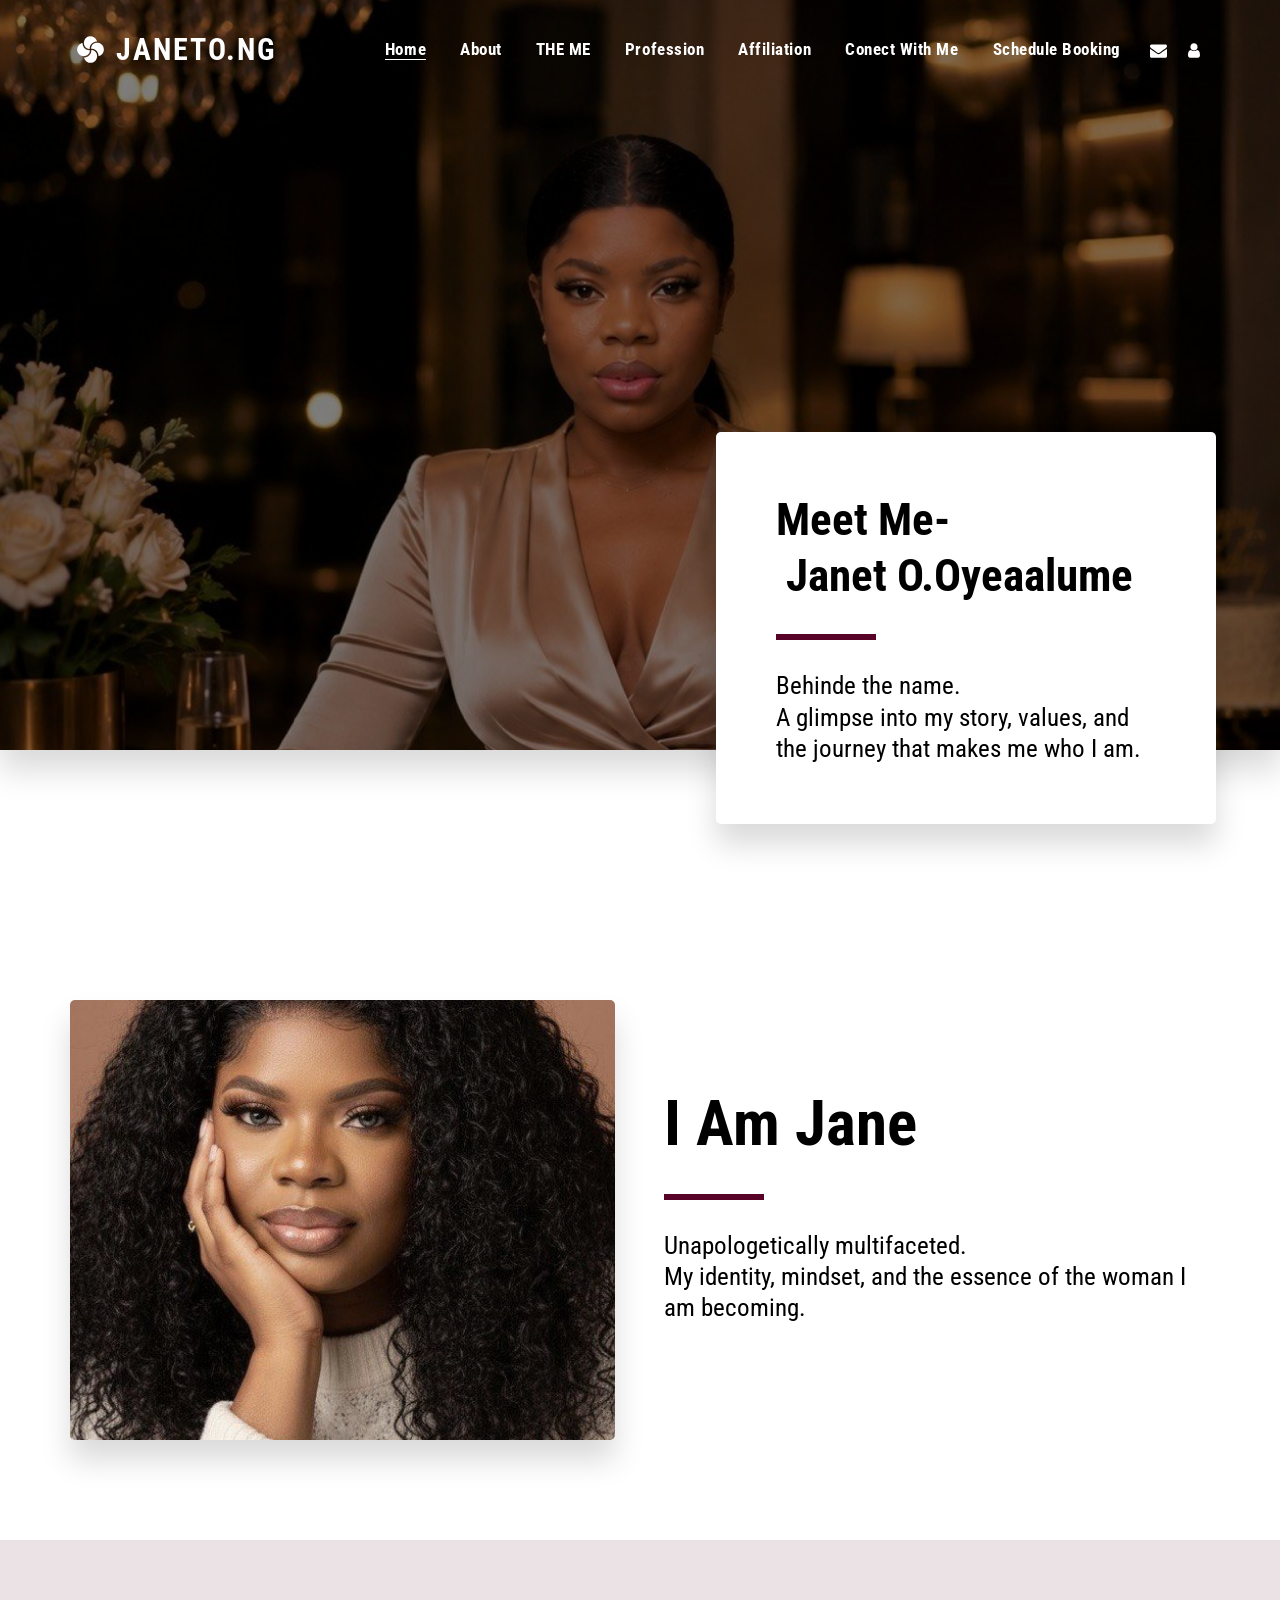
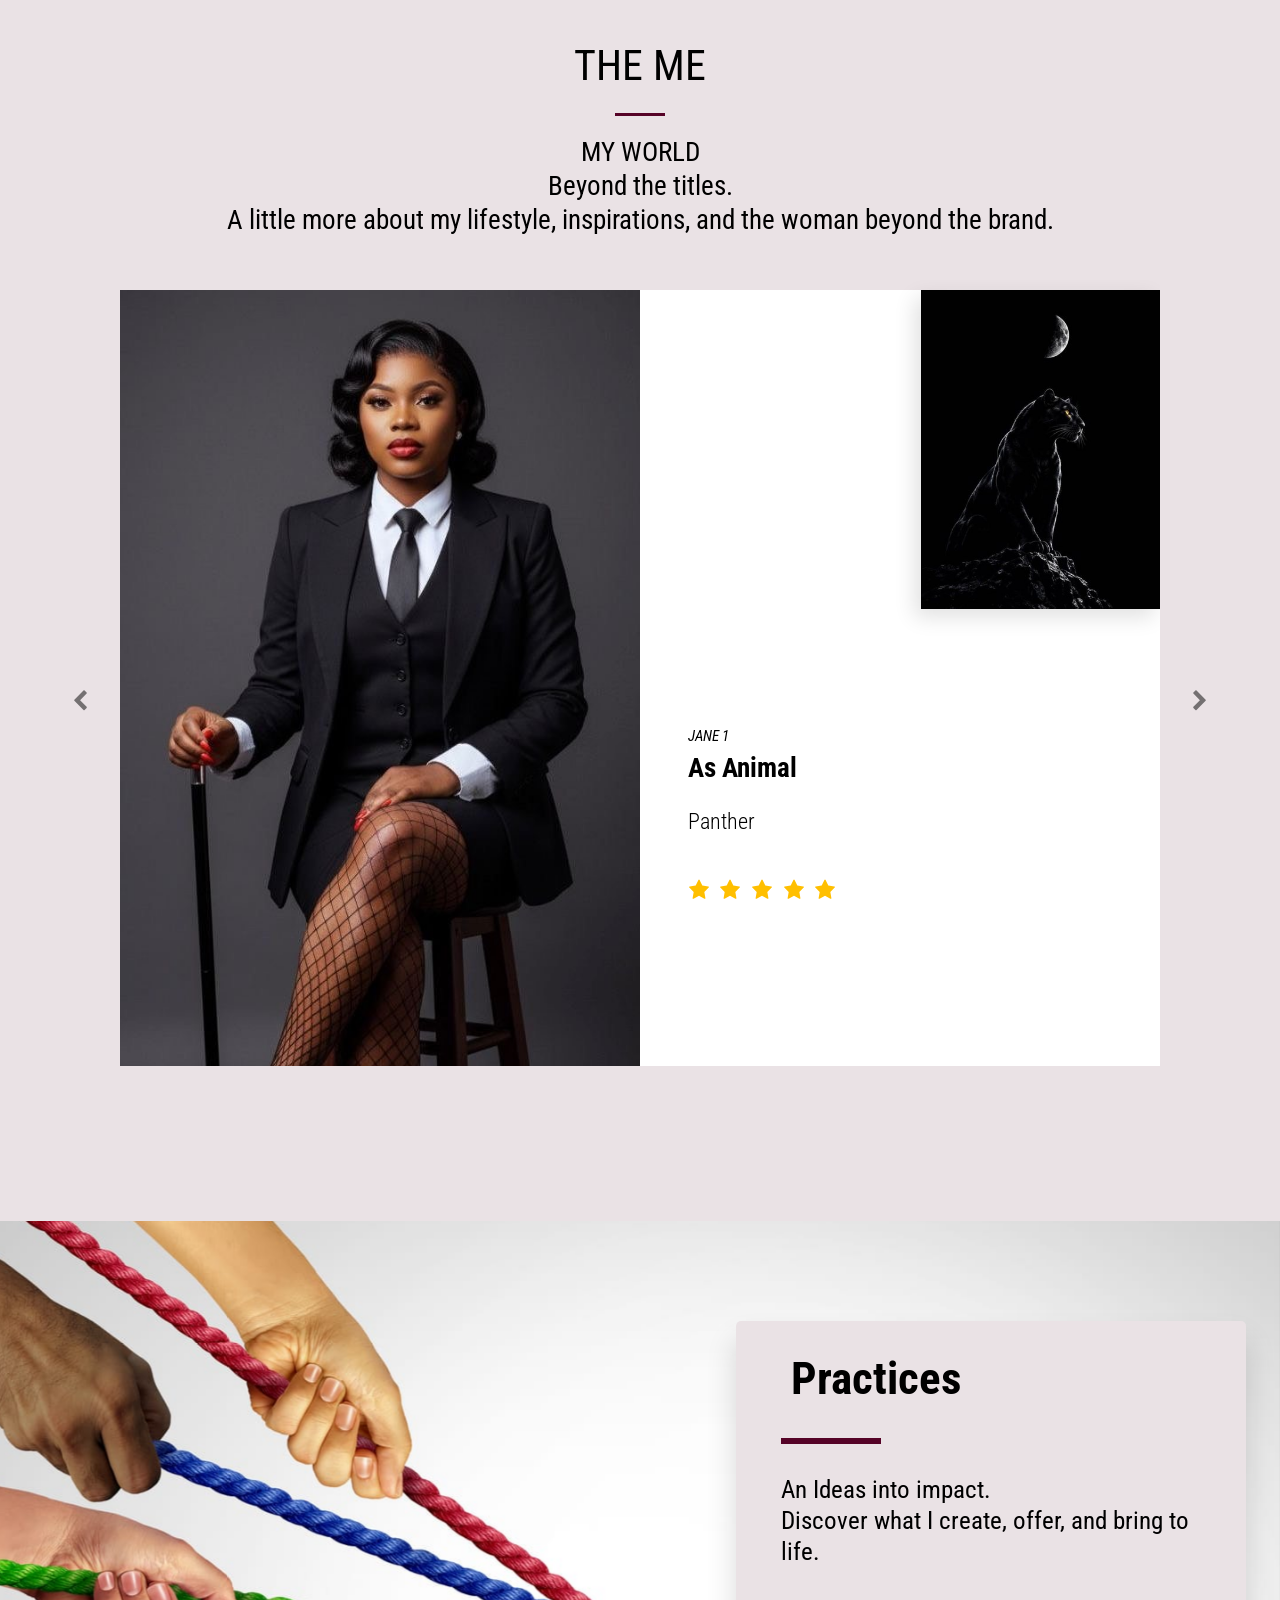
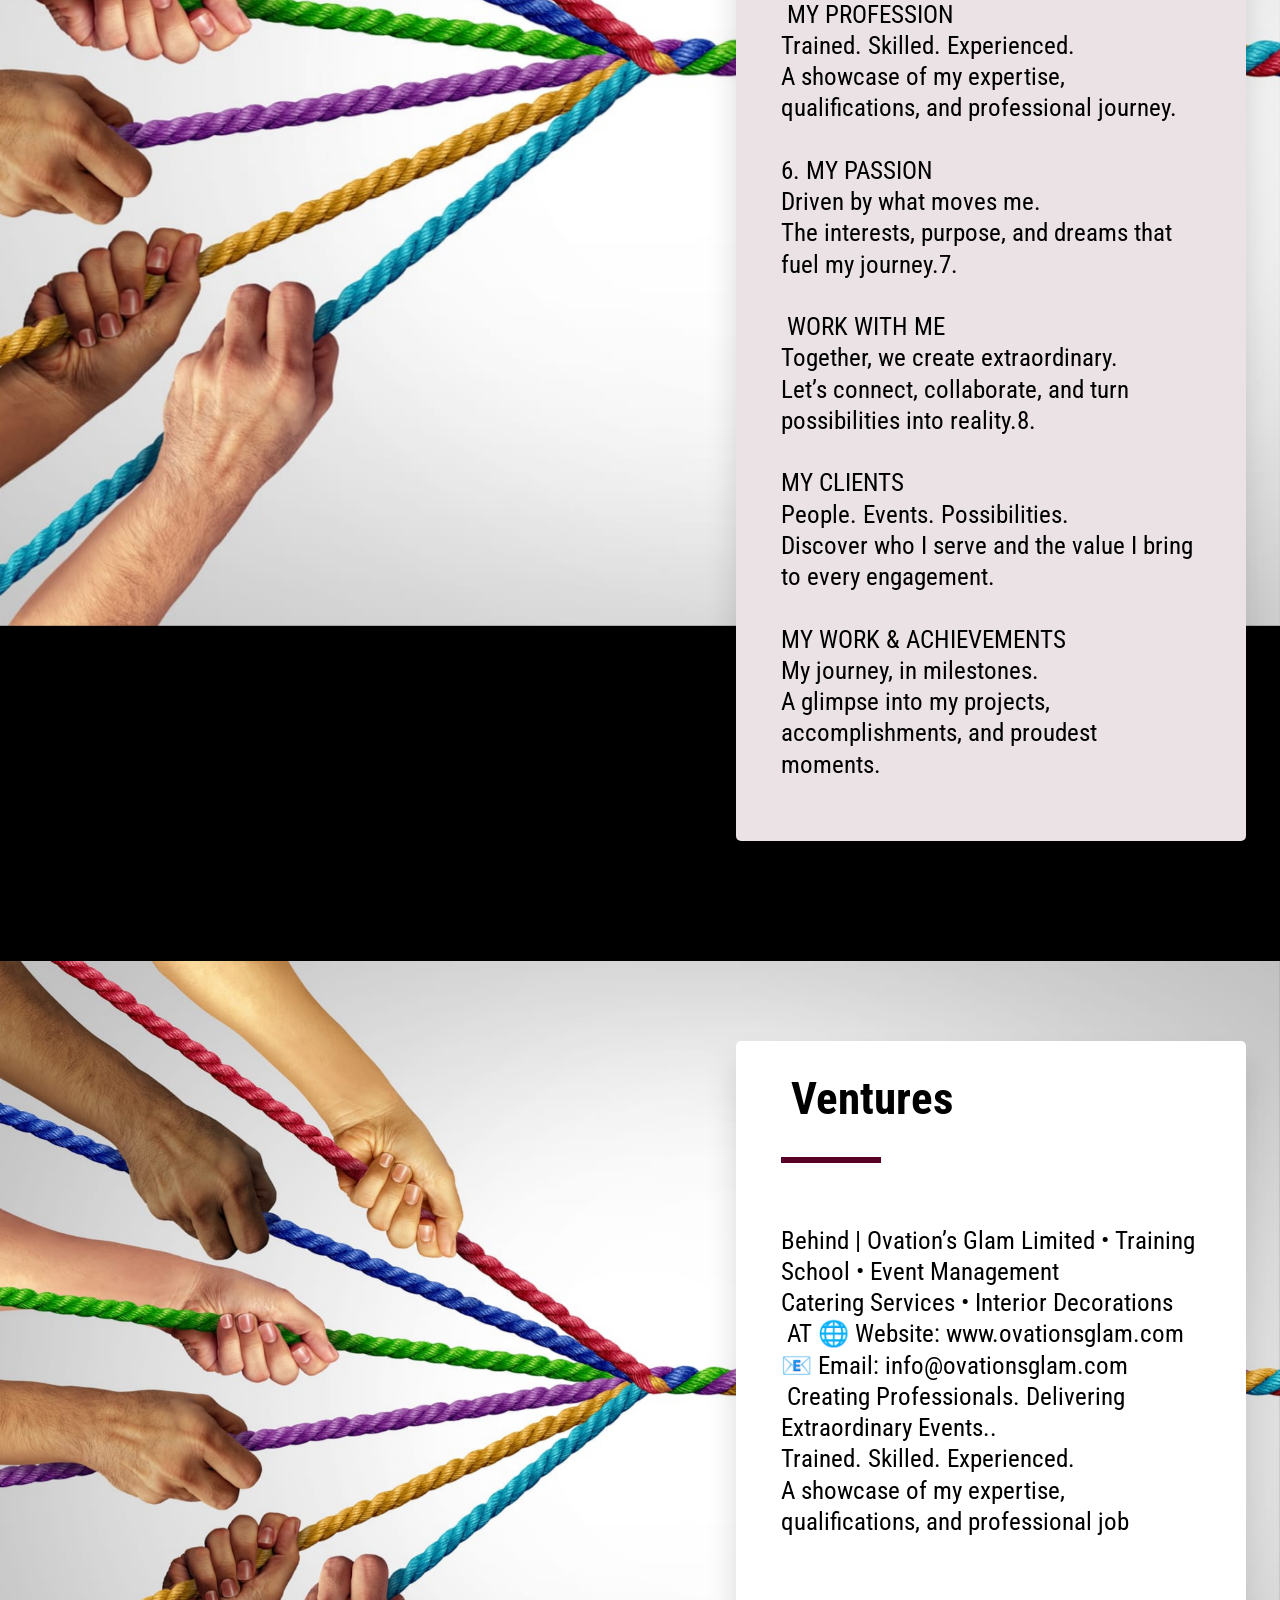
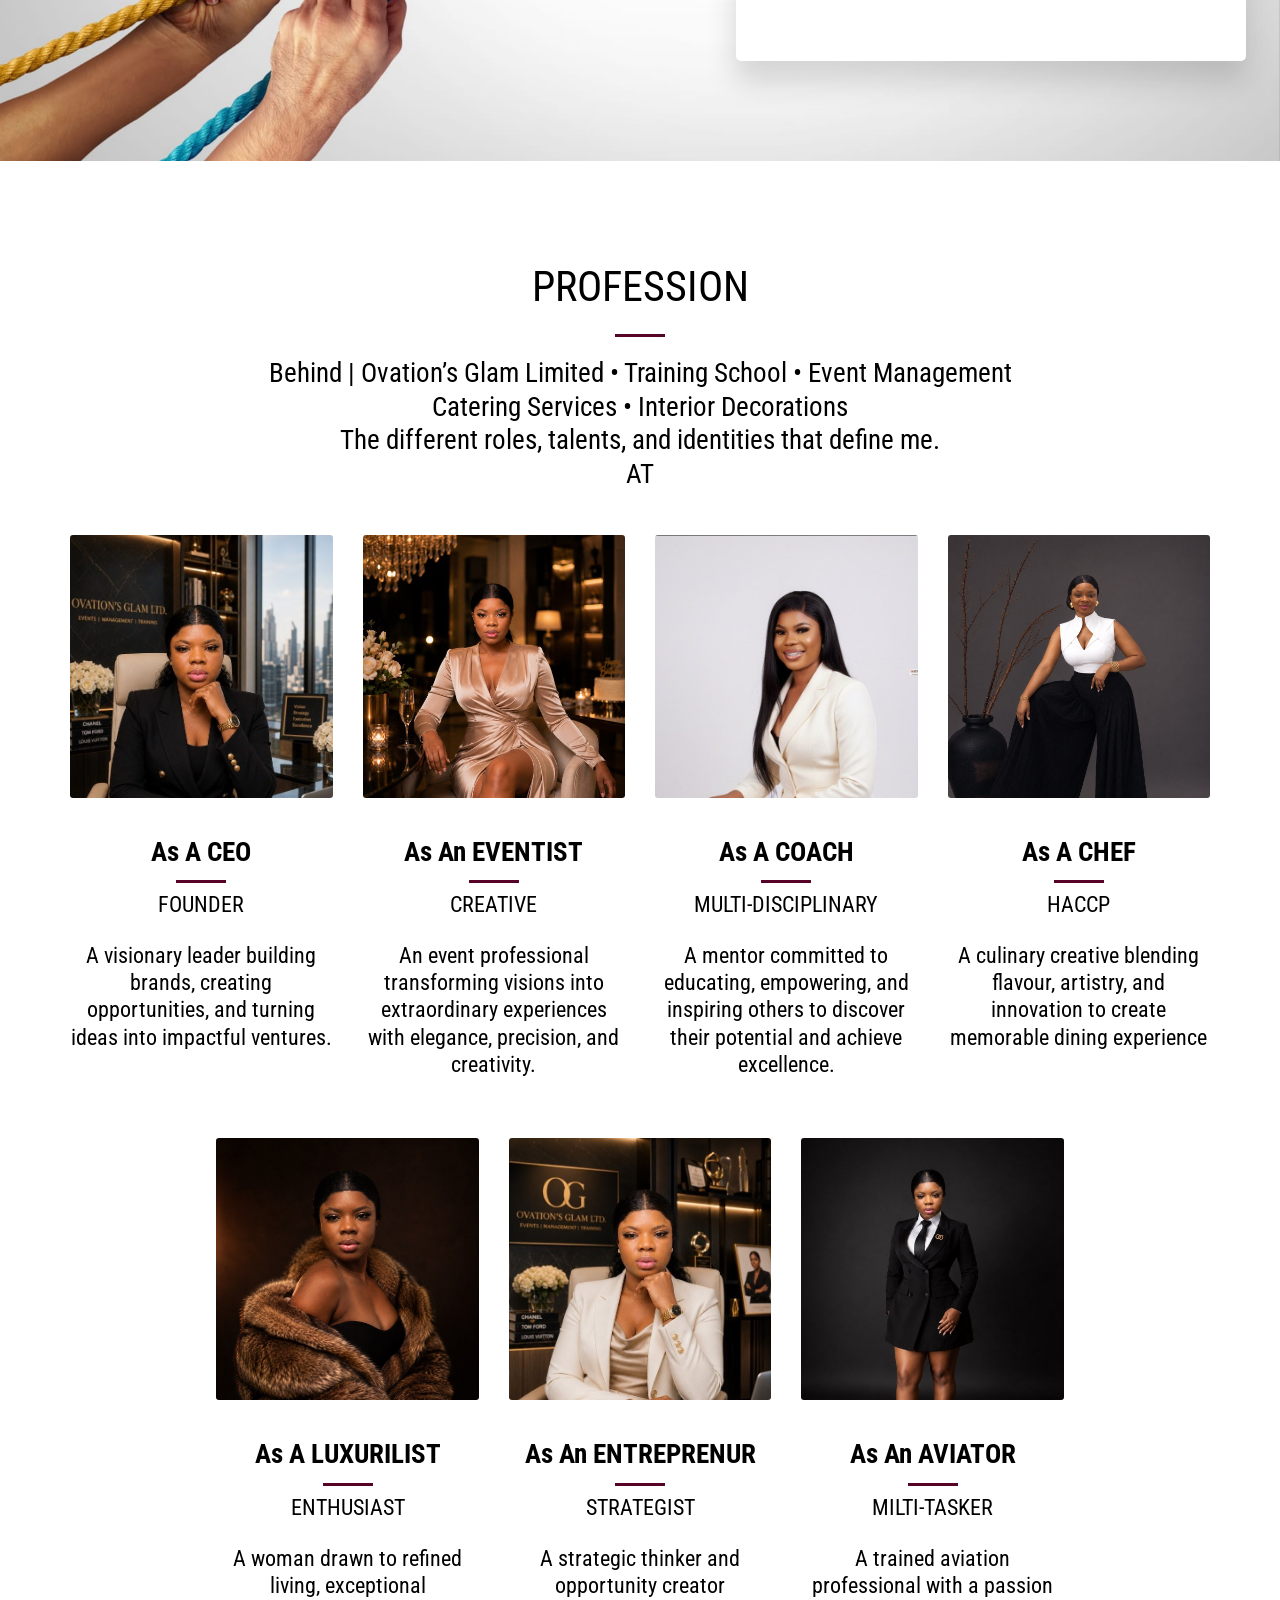
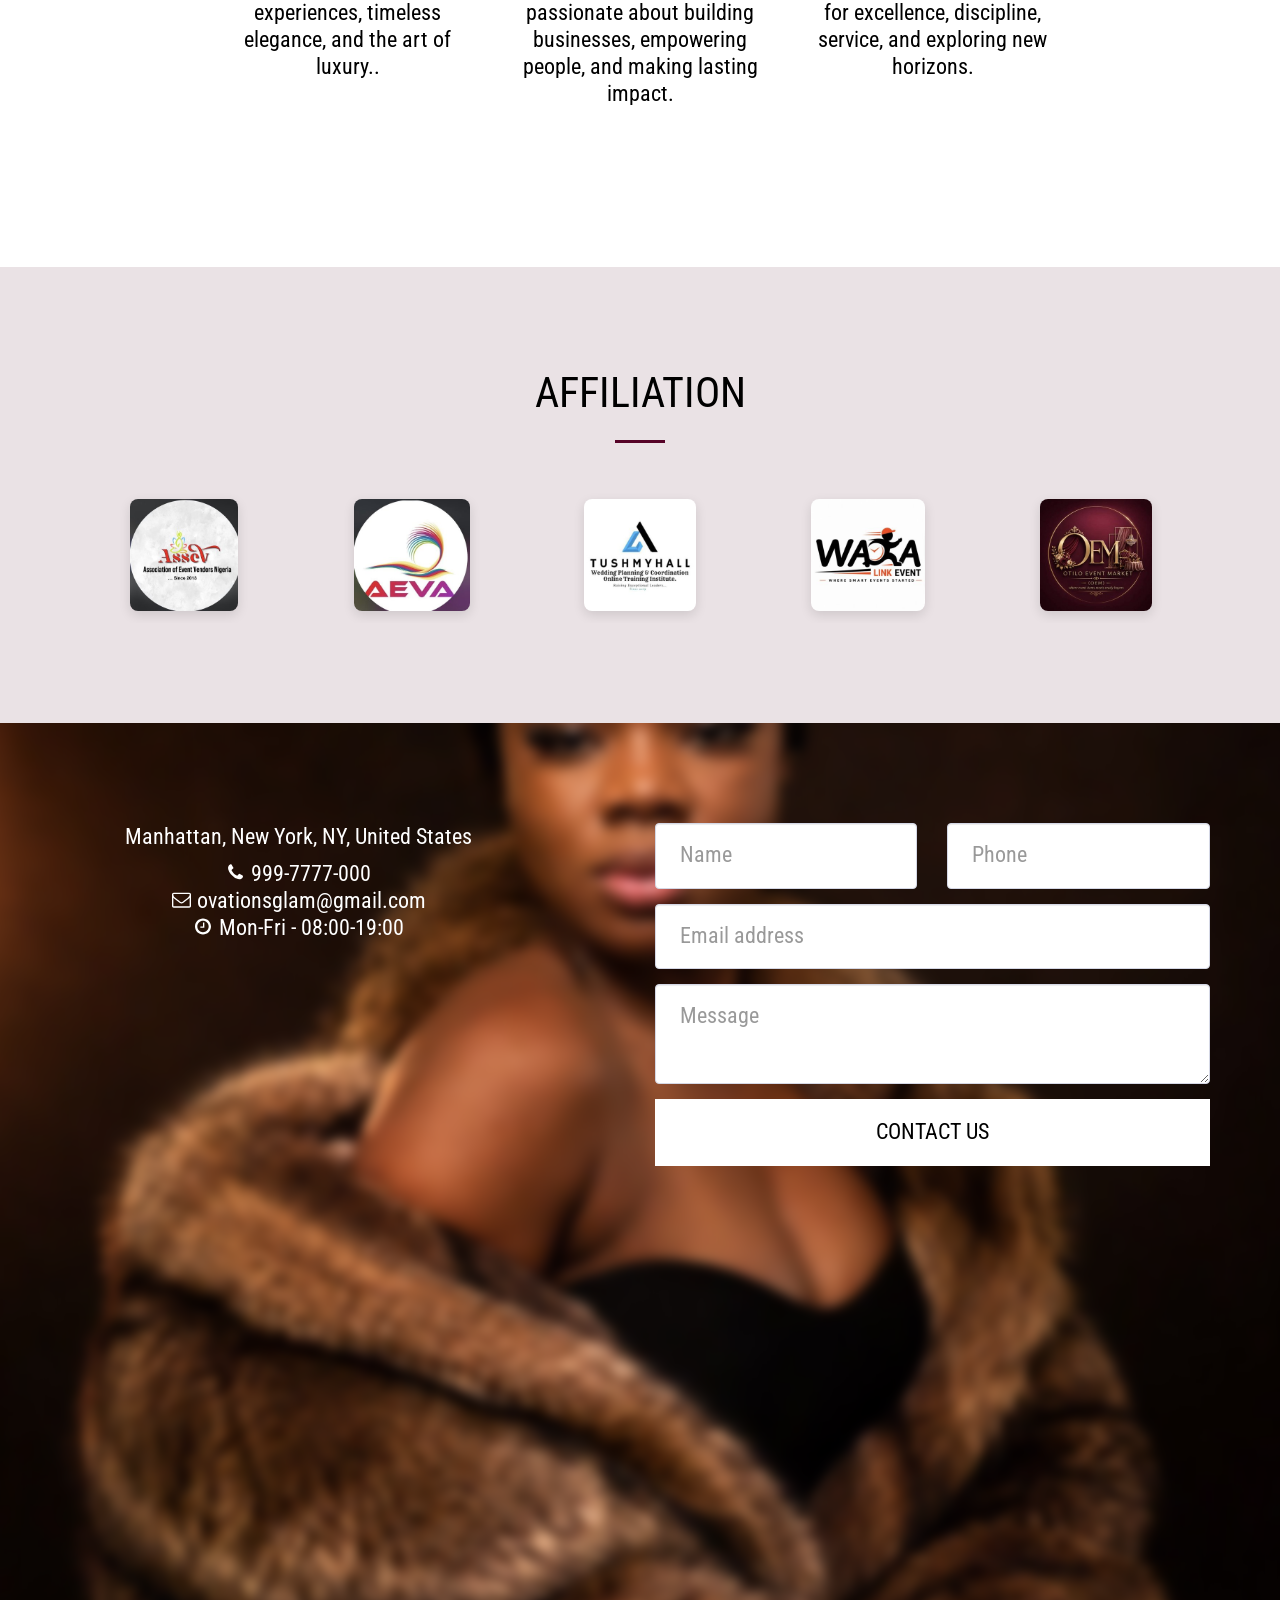
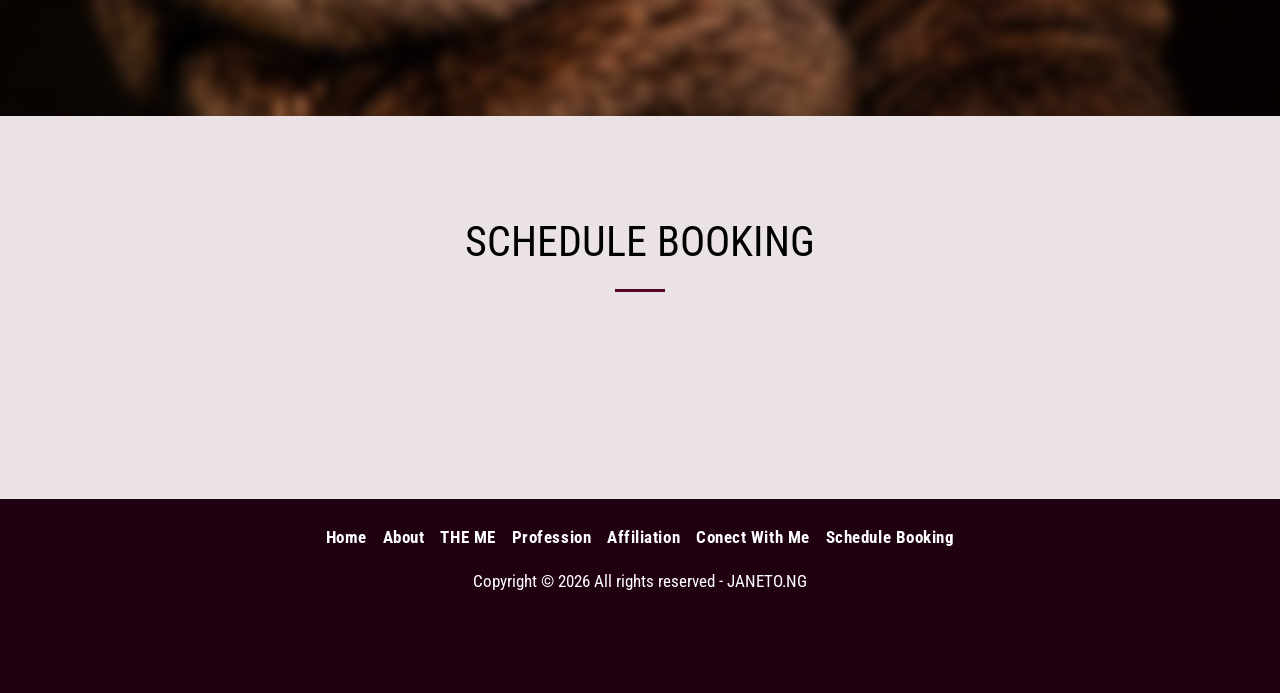
==== public_html/index.html @ e49870f5 "first commit" ====
<!DOCTYPE html>
<html lang="en" class="no-js home">
<head>
<meta charset="utf-8">
<meta name="viewport" content="width=device-width, initial-scale=1">
<title>JANETO.NG - Meet Me- Janet O.Oyeaalume</title>
<meta name="description" content="JANETO.NG - Behinde the name. A glimpse into my story, values, and the journey that makes me who I am.">
<meta property="og:title" content="JANETO.NG - Meet Me- Janet O.Oyeaalume">
<meta property="og:description" content="JANETO.NG - Behinde the name. A glimpse into my story, values, and the journey that makes me who I am.">
<meta property="og:image" content="assets/img/janet/champagne-satin-evening.jpg">
<meta name="theme-color" content="#070104">
<link rel="icon" type="image/svg+xml" href="assets/icons/favicon.svg">
<link rel="preload" href="assets/fonts/roboto-condensed-latin-normal.woff2" as="font" type="font/woff2" crossorigin>
<link rel="stylesheet" href="assets/css/fonts.css">
<link rel="stylesheet" href="assets/css/style.css">
</head>
<body>

<nav id="mainNav" class="is-home">
  <div class="nav-container">
    <a href="" class="brand"><i class="ico ico-brand brand-icon" aria-hidden="true"></i><span class="website-name">JANETO.NG</span></a>
    <div class="nav-right">
      <ul class="navPages"><li class="active"><a href=""><span>Home</span></a></li><li><a href="about/"><span>About</span></a></li><li><a href="the-me/"><span>THE ME</span></a></li><li><a href="profession/"><span>Profession</span></a></li><li><a href="affiliation/"><span>Affiliation</span></a></li><li><a href="conect-with-me/"><span>Conect with me</span></a></li><li><a href="schedule-booking-1/"><span>Schedule Booking</span></a></li><li class="nav-more" hidden><a href="#" aria-haspopup="true" aria-expanded="false"><span>More</span> <i class="ico ico-caret-down" aria-hidden="true"></i></a><ul class="nav-dropdown"></ul></li></ul>
      <ul class="navActions">
        <li><a href="#" class="js-open-email" aria-label="Email"><i class="ico ico-envelope" aria-hidden="true"></i></a></li>
        <li><a href="#" class="js-open-client" aria-label="Client zone"><i class="ico ico-user" aria-hidden="true"></i></a></li>
      </ul>
    </div>
  </div>
</nav>
<nav id="mainNavMobile">
  <div class="m-left"><a href="#" class="js-open-menu" aria-label="Open menu"><i class="ico ico-bars" aria-hidden="true"></i></a></div>
  <a href="" class="brand"><i class="ico ico-brand brand-icon" aria-hidden="true"></i><span class="website-name">JANETO.NG</span></a>
  <div class="m-right"><a href="#" class="js-open-email" aria-label="Email"><i class="ico ico-envelope" aria-hidden="true"></i></a></div>
</nav>
<div id="popupMenu" class="popup popup-menu" aria-hidden="true">
  <div class="popup-cover"></div>
  <button type="button" class="popup-close left js-close" aria-label="Close"><i class="ico ico-times" aria-hidden="true"></i></button>
  <div class="popup-content">
    <ul class="popup-nav"><li class="active"><a href=""><span>Home</span></a></li><li><a href="about/"><span>About</span></a></li><li><a href="the-me/"><span>THE ME</span></a></li><li><a href="profession/"><span>Profession</span></a></li><li><a href="affiliation/"><span>Affiliation</span></a></li><li><a href="conect-with-me/"><span>Conect with me</span></a></li><li><a href="schedule-booking-1/"><span>Schedule Booking</span></a></li></ul>
    <div class="popup-actions">
      <a href="#" class="js-open-email" aria-label="Email"><i class="ico ico-envelope" aria-hidden="true"></i></a>
      <a href="#" class="js-open-client" aria-label="Client zone"><i class="ico ico-user" aria-hidden="true"></i></a>
    </div>
  </div>
</div>
<div id="popupEmail" class="popup popup-email" aria-hidden="true">
  <div class="popup-cover"></div>
  <button type="button" class="popup-close js-close" aria-label="Close"><i class="ico ico-times" aria-hidden="true"></i></button>
  <div class="popup-content">
    <div class="email-box">
      <h3>Contact Us</h3>
      <p>Fill out the form or send a direct email to: <a href="mailto:ovationsglam@gmail.com">ovationsglam@gmail.com</a></p>
      <form class="js-mail-form" novalidate data-subject="Website enquiry" data-form="popup" action="send-mail.php" method="post">
        <div class="form-2col">
          <div class="form-group"><label>Full Name</label><input type="text" name="name" data-label="Full Name" placeholder="Full Name" class="form-control" required></div>
          <div class="form-group"><label>Email address</label><input type="text" name="email" data-label="Email" placeholder="Email address" class="form-control" required data-email></div>
        </div>
        <div class="form-group"><label>Description</label><textarea class="form-control" name="message" data-label="Description" rows="4" placeholder="Description"></textarea></div>
        <div class="hp-field" aria-hidden="true"><input type="text" name="website" tabindex="-1" autocomplete="off"></div>
        <button type="submit" class="btn btn-primary btn-block">Send</button>
        <p class="form-note" role="status" hidden></p>
      </form>
    </div>
  </div>
</div>
<div id="popupClient" class="popup popup-client" aria-hidden="true">
  <div class="popup-cover"></div>
  <button type="button" class="popup-close left js-close" aria-label="Close"><i class="ico ico-times" aria-hidden="true"></i></button>
  <div class="popup-content">
    <div class="client-box">
      <div class="client-head">Please enter your email</div>
      <form class="client-form" novalidate>
        <input type="text" class="form-control" placeholder="example@example.com" required data-email>
        <button type="submit" class="btn btn-primary">Sign in or create an account</button>
        <p class="form-note" role="status" hidden></p>
      </form>
    </div>
  </div>
</div>
<main id="content">
<section id="section-169" class="mod mod-hero">
  <div class="aos-wrap" data-aos="fade-up">
    <div class="hero-container">
      <div class="hero-image" style="background-image:url(assets/img/janet/champagne-satin-evening.jpg);background-position:center 12%"></div>
      <div class="hero-box">
        <div data-aos="slide-up"><h1 class="hd1" style="--fs:45">Meet Me-<br>&nbsp;Janet O.Oyeaalume</h1></div>
        <div class="hsep"></div>
        <div data-aos="slide-up"><h2 class="hd2" style="--fs:25">Behinde the name. <br>A glimpse into my story, values, and the journey that makes me who I am.&nbsp;</h2></div>
      </div>
    </div>
  </div>
</section>
<section id="section-6aaf158084542" class="mod mod-about">
  <div class="container" data-aos="fade-up">
    <div class="about-row">
      <div class="about-img"><div class="about-image" role="img" aria-label="I Am Jane" style="background-image:url(assets/img/janet/curls-portrait.jpg);background-position:center 28%"></div></div>
      <div class="about-text">
        <div data-aos="fade-up"><div class="hd1" style="--fs:63">I Am Jane</div></div>
        <div class="hsep"></div>
        <div data-aos="fade-up"><div class="hd2" style="--fs:25">Unapologetically multifaceted.<br>My identity, mindset, and the essence of the woman I am becoming.<br><br></div></div>
      </div>
    </div>
  </div>
</section>
<section id="section-6aaf15893ee7f" class="mod mod-theme bg-primary">
  <div class="container mod-title" data-aos="fade-up">
          <h2 class="mod-header" id="section-6aaf15893ee7f-title">THE ME</h2>
          <hr class="small">
          <h4 class="mod-slogan">MY WORLD
Beyond the titles.
A little more about my lifestyle, inspirations, and the woman beyond the brand.</h4>
  </div>
  <div class="container" data-aos="fade-up">
    <div class="t-carousel" data-interval="10000">
      <div class="t-inner">
          <div class="t-item active">
            <blockquote><div class="t-card">
              <div class="t-image" role="img" aria-label="Jane 1" style="background-image:url(assets/img/janet/black-suit-cane.jpg);--pd:0%;--pm:0%"></div>
              <div class="t-statement">
                <div class="t-pic"><img src="assets/img/the-me/panther.jpg" alt="Panther" title="Panther" loading="lazy"></div>
                <div class="t-text">
                <div class="t-wrap"><span class="t-title">Jane 1</span><div class="t-name"><h4>As Animal</h4></div></div>
                <p class="lead">Panther</p>
                <div class="rating"><i class="ico ico-star" aria-hidden="true"></i><i class="ico ico-star" aria-hidden="true"></i><i class="ico ico-star" aria-hidden="true"></i><i class="ico ico-star" aria-hidden="true"></i><i class="ico ico-star" aria-hidden="true"></i></div>
                </div>
              </div>
            </div></blockquote>
          </div>
          <div class="t-item">
            <blockquote><div class="t-card">
              <div class="t-image" role="img" aria-label="Jane 2" style="background-image:url(assets/img/janet/ivory-suit-seated.jpg);--pd:0%;--pm:0%"></div>
              <div class="t-statement">
                <div class="t-pic"><img src="assets/img/the-me/ivory.jpg" alt="Ivory" title="Ivory" loading="lazy"></div>
                <div class="t-text">
                <div class="t-wrap"><span class="t-title">Jane 2</span><div class="t-name"><h4>As Colour</h4></div></div>
                <p class="lead">Ivory</p>
                <div class="rating"><i class="ico ico-star" aria-hidden="true"></i><i class="ico ico-star" aria-hidden="true"></i><i class="ico ico-star" aria-hidden="true"></i><i class="ico ico-star" aria-hidden="true"></i><i class="ico ico-star" aria-hidden="true"></i></div>
                </div>
              </div>
            </div></blockquote>
          </div>
          <div class="t-item">
            <blockquote><div class="t-card">
              <div class="t-image" role="img" aria-label="Jane 3" style="background-image:url(assets/img/janet/white-peplum-sofa.jpg);--pd:50%;--pm:50%"></div>
              <div class="t-statement">
                <div class="t-pic"><img src="assets/img/the-me/spring.jpg" alt="Spring" title="Spring" loading="lazy"></div>
                <div class="t-text">
                <div class="t-wrap"><span class="t-title">Jane 3</span><div class="t-name"><h4>As Season</h4></div></div>
                <p class="lead">Spring</p>
                <div class="rating"><i class="ico ico-star" aria-hidden="true"></i><i class="ico ico-star" aria-hidden="true"></i><i class="ico ico-star" aria-hidden="true"></i><i class="ico ico-star" aria-hidden="true"></i><i class="ico ico-star" aria-hidden="true"></i></div>
                </div>
              </div>
            </div></blockquote>
          </div>
          <div class="t-item">
            <blockquote><div class="t-card">
              <div class="t-image" role="img" aria-label="Jane 4" style="background-image:url(assets/img/janet/white-shirt-denim.jpg);--pd:50%;--pm:50%"></div>
              <div class="t-statement">
                <div class="t-pic"><img src="assets/img/the-me/ocean-water.jpg" alt="Ocean Water" title="Ocean Water" loading="lazy"></div>
                <div class="t-text">
                <div class="t-wrap"><span class="t-title">Jane 4</span><div class="t-name"><h4>As Element</h4></div></div>
                <p class="lead">Ocean Water</p>
                <div class="rating"><i class="ico ico-star" aria-hidden="true"></i><i class="ico ico-star" aria-hidden="true"></i><i class="ico ico-star" aria-hidden="true"></i><i class="ico ico-star" aria-hidden="true"></i><i class="ico ico-star" aria-hidden="true"></i></div>
                </div>
              </div>
            </div></blockquote>
          </div>
          <div class="t-item">
            <blockquote><div class="t-card">
              <div class="t-image" role="img" aria-label="Jane 5" style="background-image:url(assets/img/janet/brown-beaded-suit.jpg);--pd:50%;--pm:50%"></div>
              <div class="t-statement">
                <div class="t-pic"><img src="assets/img/the-me/cannapie.jpg" alt="Cannapie" title="Cannapie" loading="lazy"></div>
                <div class="t-text">
                <div class="t-wrap"><span class="t-title">Jane 5</span><div class="t-name"><h4>As Food</h4></div></div>
                <p class="lead">Cannapie</p>
                <div class="rating"><i class="ico ico-star" aria-hidden="true"></i><i class="ico ico-star" aria-hidden="true"></i><i class="ico ico-star" aria-hidden="true"></i><i class="ico ico-star" aria-hidden="true"></i><i class="ico ico-star" aria-hidden="true"></i></div>
                </div>
              </div>
            </div></blockquote>
          </div>
          <div class="t-item">
            <blockquote><div class="t-card">
              <div class="t-image" role="img" aria-label="Jane 6" style="background-image:url(assets/img/janet/red-blazer-staircase.jpg);--pd:50%;--pm:50%"></div>
              <div class="t-statement">
                <div class="t-pic"><img src="assets/img/the-me/ruby-gem.jpg" alt="Ruby" title="Ruby" loading="lazy"></div>
                <div class="t-text">
                <div class="t-wrap"><span class="t-title">Jane 6</span><div class="t-name"><h4>As Mineral</h4></div></div>
                <p class="lead">Ruby</p>
                <div class="rating"><i class="ico ico-star" aria-hidden="true"></i><i class="ico ico-star" aria-hidden="true"></i><i class="ico ico-star" aria-hidden="true"></i><i class="ico ico-star" aria-hidden="true"></i><i class="ico ico-star" aria-hidden="true"></i></div>
                </div>
              </div>
            </div></blockquote>
          </div>
          <div class="t-item">
            <blockquote><div class="t-card">
              <div class="t-image" role="img" aria-label="Jane 7" style="background-image:url(assets/img/janet/fur-portrait.jpg);--pd:50%;--pm:50%"></div>
              <div class="t-statement">
                <div class="t-pic"><img src="assets/img/the-me/wild-emotions.jpg" alt="Wild Emotions" title="Wild Emotions" loading="lazy"></div>
                <div class="t-text">
                <div class="t-wrap"><span class="t-title">Jane 7</span><div class="t-name"><h4>As Weather</h4></div></div>
                <p class="lead">Wild Emotions</p>
                <div class="rating"><i class="ico ico-star" aria-hidden="true"></i><i class="ico ico-star" aria-hidden="true"></i><i class="ico ico-star" aria-hidden="true"></i><i class="ico ico-star" aria-hidden="true"></i><i class="ico ico-star" aria-hidden="true"></i></div>
                </div>
              </div>
            </div></blockquote>
          </div>
          <div class="t-item">
            <blockquote><div class="t-card">
              <div class="t-image" role="img" aria-label="Jane 8" style="background-image:url(assets/img/janet/curls-portrait.jpg);--pd:0%;--pm:0%"></div>
              <div class="t-statement">
                <div class="t-pic"><img src="assets/img/the-me/water-drop-sunrise.jpg" alt="Peaceful" title="Peaceful" loading="lazy"></div>
                <div class="t-text">
                <div class="t-wrap"><span class="t-title">Jane 8</span><div class="t-name"><h4>As Feeling</h4></div></div>
                <p class="lead">Peaceful</p>
                <div class="rating"><i class="ico ico-star" aria-hidden="true"></i><i class="ico ico-star" aria-hidden="true"></i><i class="ico ico-star" aria-hidden="true"></i><i class="ico ico-star" aria-hidden="true"></i><i class="ico ico-star" aria-hidden="true"></i></div>
                </div>
              </div>
            </div></blockquote>
          </div>
          <div class="t-item">
            <blockquote><div class="t-card">
              <div class="t-image" role="img" aria-label="Jane 9" style="background-image:url(assets/img/janet/black-suit-fur-chair.jpg);--pd:50%;--pm:50%"></div>
              <div class="t-statement">
                <div class="t-pic"><img src="assets/img/the-me/scorpio.jpg" alt="Scorpio" title="Scorpio" loading="lazy"></div>
                <div class="t-text">
                <div class="t-wrap"><span class="t-title">Jane 9</span><div class="t-name"><h4>As Zodiac Sign</h4></div></div>
                <p class="lead">Scorpio</p>
                <div class="rating"><i class="ico ico-star" aria-hidden="true"></i><i class="ico ico-star" aria-hidden="true"></i><i class="ico ico-star" aria-hidden="true"></i><i class="ico ico-star" aria-hidden="true"></i><i class="ico ico-star" aria-hidden="true"></i></div>
                </div>
              </div>
            </div></blockquote>
          </div>
          <div class="t-item">
            <blockquote><div class="t-card">
              <div class="t-image" role="img" aria-label="Jane 10" style="background-image:url(assets/img/janet/white-top-palazzo.jpg);--pd:50%;--pm:50%"></div>
              <div class="t-statement">
                <div class="t-pic"><img src="assets/img/the-me/orchid.jpg" alt="Orchid" title="Photo: Alvesgaspar, CC BY-SA 4.0, via Wikimedia Commons" loading="lazy"></div>
                <div class="t-text">
                <div class="t-wrap"><span class="t-title">Jane 10</span><div class="t-name"><h4>As Flower</h4></div></div>
                <p class="lead">Orchid</p>
                <div class="rating"><i class="ico ico-star" aria-hidden="true"></i><i class="ico ico-star" aria-hidden="true"></i><i class="ico ico-star" aria-hidden="true"></i><i class="ico ico-star" aria-hidden="true"></i><i class="ico ico-star" aria-hidden="true"></i></div>
                </div>
              </div>
            </div></blockquote>
          </div>
          <div class="t-item">
            <blockquote><div class="t-card">
              <div class="t-image" role="img" aria-label="Jane 11" style="background-image:url(assets/img/janet/black-lace-jumpsuit.jpg);--pd:0%;--pm:0%"></div>
              <div class="t-statement">
                <div class="t-pic"><img src="assets/img/the-me/song.jpg" alt="All That Matters in the End" title="Photo: Amitbalani, CC0, via Wikimedia Commons" loading="lazy"></div>
                <div class="t-text">
                <div class="t-wrap"><span class="t-title">Jane 11</span><div class="t-name"><h4>As Song</h4></div></div>
                <p class="lead">All That Matters in the End</p>
                <div class="rating"><i class="ico ico-star" aria-hidden="true"></i><i class="ico ico-star" aria-hidden="true"></i><i class="ico ico-star" aria-hidden="true"></i><i class="ico ico-star" aria-hidden="true"></i><i class="ico ico-star" aria-hidden="true"></i></div>
                </div>
              </div>
            </div></blockquote>
          </div>
          <div class="t-item">
            <blockquote><div class="t-card">
              <div class="t-image" role="img" aria-label="Jane 12" style="background-image:url(assets/img/janet/red-blazer-staircase.jpg);--pd:50%;--pm:50%"></div>
              <div class="t-statement">
                <div class="t-pic"><img src="assets/img/the-me/italy.jpg" alt="Italy" title="Italy" loading="lazy"></div>
                <div class="t-text">
                <div class="t-wrap"><span class="t-title">Jane 12</span><div class="t-name"><h4>As Country</h4></div></div>
                <p class="lead">Italy</p>
                <div class="rating"><i class="ico ico-star" aria-hidden="true"></i><i class="ico ico-star" aria-hidden="true"></i><i class="ico ico-star" aria-hidden="true"></i><i class="ico ico-star" aria-hidden="true"></i><i class="ico ico-star" aria-hidden="true"></i></div>
                </div>
              </div>
            </div></blockquote>
          </div>
          <div class="t-item">
            <blockquote><div class="t-card">
              <div class="t-image" role="img" aria-label="Jane 13" style="background-image:url(assets/img/janet/office-ivory-suit.jpg);--pd:0%;--pm:0%"></div>
              <div class="t-statement">
                <div class="t-pic"><img src="assets/img/the-me/vanilla.jpg" alt="Vanilla" title="Vanilla" loading="lazy"></div>
                <div class="t-text">
                <div class="t-wrap"><span class="t-title">Jane 13</span><div class="t-name"><h4>As Scent</h4></div></div>
                <p class="lead">Vanilla</p>
                <div class="rating"><i class="ico ico-star" aria-hidden="true"></i><i class="ico ico-star" aria-hidden="true"></i><i class="ico ico-star" aria-hidden="true"></i><i class="ico ico-star" aria-hidden="true"></i><i class="ico ico-star" aria-hidden="true"></i></div>
                </div>
              </div>
            </div></blockquote>
          </div>
          <div class="t-item">
            <blockquote><div class="t-card">
              <div class="t-image" role="img" aria-label="Jane 14" style="background-image:url(assets/img/janet/black-blazer-dress.jpg);--pd:50%;--pm:50%"></div>
              <div class="t-statement">
                <div class="t-pic"><img src="assets/img/the-me/audrey-hepburn.jpg" alt="Audrey Hepburn" title="Audrey Hepburn, 1956. Paramount photo by Bud Fraker, public domain" loading="lazy"></div>
                <div class="t-text">
                <div class="t-wrap"><span class="t-title">Jane 14</span><div class="t-name"><h4>As Person</h4></div></div>
                <p class="lead">Audrey Hepburn</p>
                <div class="rating"><i class="ico ico-star" aria-hidden="true"></i><i class="ico ico-star" aria-hidden="true"></i><i class="ico ico-star" aria-hidden="true"></i><i class="ico ico-star" aria-hidden="true"></i><i class="ico ico-star" aria-hidden="true"></i></div>
                </div>
              </div>
            </div></blockquote>
          </div>
          <div class="t-item">
            <blockquote><div class="t-card">
              <div class="t-image" role="img" aria-label="Jane 15" style="background-image:url(assets/img/janet/office-black-blazer.jpg);--pd:0%;--pm:0%"></div>
              <div class="t-statement">
                <div class="t-pic"><img src="assets/img/the-me/exquisite-luxury-suit.jpg" alt="Exquisite Luxury" title="Exquisite Luxury" loading="lazy"></div>
                <div class="t-text">
                <div class="t-wrap"><span class="t-title">Jane 15</span><div class="t-name"><h4>As Style</h4></div></div>
                <p class="lead">Exquisite Luxury</p>
                <div class="rating"><i class="ico ico-star" aria-hidden="true"></i><i class="ico ico-star" aria-hidden="true"></i><i class="ico ico-star" aria-hidden="true"></i><i class="ico ico-star" aria-hidden="true"></i><i class="ico ico-star" aria-hidden="true"></i></div>
                </div>
              </div>
            </div></blockquote>
          </div>
          <div class="t-item">
            <blockquote><div class="t-card">
              <div class="t-image" role="img" aria-label="Jane 16" style="background-image:url(assets/img/janet/champagne-satin-evening.jpg);--pd:50%;--pm:50%"></div>
              <div class="t-statement">
                <div class="t-pic"><img src="assets/img/the-me/candles-lotus.jpg" alt="Goddess" title="Goddess" loading="lazy"></div>
                <div class="t-text">
                <div class="t-wrap"><span class="t-title">Jane 16</span><div class="t-name"><h4>As Mood</h4></div></div>
                <p class="lead">Goddess</p>
                <div class="rating"><i class="ico ico-star" aria-hidden="true"></i><i class="ico ico-star" aria-hidden="true"></i><i class="ico ico-star" aria-hidden="true"></i><i class="ico ico-star" aria-hidden="true"></i><i class="ico ico-star" aria-hidden="true"></i></div>
                </div>
              </div>
            </div></blockquote>
          </div>
          <div class="t-item">
            <blockquote><div class="t-card">
              <div class="t-image" role="img" aria-label="Jane 17" style="background-image:url(assets/img/janet/brown-beaded-suit.jpg);--pd:50%;--pm:50%"></div>
              <div class="t-statement">
                <div class="t-pic"><img src="assets/img/the-me/flamboyant-corporate.jpg" alt="Flamboyant Corporate" title="Oscar de la Renta pantsuit. RISD Museum, CC0" loading="lazy"></div>
                <div class="t-text">
                <div class="t-wrap"><span class="t-title">Jane 17</span><div class="t-name"><h4>As Dressing</h4></div></div>
                <p class="lead">Flamboyant Corporate</p>
                <div class="rating"><i class="ico ico-star" aria-hidden="true"></i><i class="ico ico-star" aria-hidden="true"></i><i class="ico ico-star" aria-hidden="true"></i><i class="ico ico-star" aria-hidden="true"></i><i class="ico ico-star" aria-hidden="true"></i></div>
                </div>
              </div>
            </div></blockquote>
          </div>
          <div class="t-item">
            <blockquote><div class="t-card">
              <div class="t-image" role="img" aria-label="Jane 18" style="background-image:url(assets/img/janet/pearls-headshot.jpg);--pd:50%;--pm:50%"></div>
              <div class="t-statement">
                <div class="t-pic"><img src="assets/img/the-me/pearl.jpg" alt="Pearl" title="Pearl" loading="lazy"></div>
                <div class="t-text">
                <div class="t-wrap"><span class="t-title">Jane 18</span><div class="t-name"><h4>As Treasure</h4></div></div>
                <p class="lead">Pearl</p>
                <div class="rating"><i class="ico ico-star" aria-hidden="true"></i><i class="ico ico-star" aria-hidden="true"></i><i class="ico ico-star" aria-hidden="true"></i><i class="ico ico-star" aria-hidden="true"></i><i class="ico ico-star" aria-hidden="true"></i></div>
                </div>
              </div>
            </div></blockquote>
          </div>
          <div class="t-item">
            <blockquote><div class="t-card">
              <div class="t-image" role="img" aria-label="Jane 19" style="background-image:url(assets/img/janet/office-ivory-suit.jpg);--pd:0%;--pm:0%"></div>
              <div class="t-statement">
                <div class="t-pic"><img src="assets/img/the-me/gold.jpg" alt="Gold" title="Gold" loading="lazy"></div>
                <div class="t-text">
                <div class="t-wrap"><span class="t-title">Jane 19</span><div class="t-name"><h4>As Metals</h4></div></div>
                <p class="lead">Gold</p>
                <div class="rating"><i class="ico ico-star" aria-hidden="true"></i><i class="ico ico-star" aria-hidden="true"></i><i class="ico ico-star" aria-hidden="true"></i><i class="ico ico-star" aria-hidden="true"></i><i class="ico ico-star" aria-hidden="true"></i></div>
                </div>
              </div>
            </div></blockquote>
          </div>
      </div>
      <button type="button" class="t-control left" aria-label="Previous"><span class="t-chevron"><i class="ico ico-chevron-left" aria-hidden="true"></i></span></button>
      <button type="button" class="t-control right" aria-label="Next"><span class="t-chevron"><i class="ico ico-chevron-right" aria-hidden="true"></i></span></button>
    </div>
  </div>
</section>
<section id="section-6aaf1582b193a" class="mod mod-split box-tinted">
  <div class="split-img"><img class="split-image" data-parallax="0.5" src="assets/img/ropes.jpg" style="object-position:center center" alt="" loading="lazy"></div>
  <div class="split-container" data-aos="fade-up">
    <div class="split-box">
      <div data-aos="fade-up"><div class="hd1" style="--fs:45">&nbsp;Practices</div></div>
      <div class="hsep"></div>
      <div data-aos="fade-up"><div class="hd2" style="--fs:25">An Ideas into impact.<br>Discover what I create, offer, and bring to life.<br><br>&nbsp;MY PROFESSION<br>Trained. Skilled. Experienced.<br>A showcase of my expertise,<br>qualifications, and professional journey.<br><br>6. MY PASSION<br>Driven by what moves me.<br>The interests, purpose, and dreams that fuel my journey.7.<br><br>&nbsp;WORK WITH ME<br>Together, we create extraordinary.<br>Let&rsquo;s connect, collaborate, and turn possibilities into reality.8.<br><br>MY CLIENTS<br>People. Events. Possibilities.<br>Discover who I serve and the value I bring to every engagement.<br><br>MY WORK &amp; ACHIEVEMENTS<br>My journey, in milestones.<br>A glimpse into my projects, accomplishments, and proudest moments.<br><br></div></div>
    </div>
  </div>
</section>
<section id="section-6acf8fe7e893a" class="mod mod-split box-white">
  <div class="split-img"><img class="split-image" data-parallax="0.5" src="assets/img/ropes.jpg" style="object-position:center center" alt="" loading="lazy"></div>
  <div class="split-container" data-aos="fade-up">
    <div class="split-box">
      <div data-aos="fade-up"><div class="hd1" style="--fs:45">&nbsp;Ventures</div></div>
      <div class="hsep"></div>
      <div data-aos="fade-up"><div class="hd2" style="--fs:25"><br>Behind | Ovation&rsquo;s Glam Limited  &bull; Training School &bull; Event Management<br>Catering Services &bull; Interior Decorations<br>&nbsp;AT 🌐 Website: www.ovationsglam.com <br>📧 Email: info@ovationsglam.com<br>&nbsp;Creating Professionals. Delivering Extraordinary Events..<br>Trained. Skilled. Experienced.<br>A showcase of my expertise, qualifications, and professional job<br>&#8203;<br><br><br></div></div>
    </div>
  </div>
</section>
<section id="section-6ab3d41226e7b" class="mod mod-team">
  <div class="container mod-title" data-aos="fade-up">
          <h2 class="mod-header" id="section-6ab3d41226e7b-title">Profession</h2>
          <hr class="small">
          <h4 class="mod-slogan">Behind | Ovation’s Glam Limited  • Training School • Event Management
Catering Services • Interior Decorations
 The different roles, talents, and identities that define me.
AT</h4>
  </div>
  <div class="container" data-aos="fade-up">
    <div class="team-row">
      <div class="team-col">
        <div class="team-member">
          <div class="team-image" role="img" aria-label="As A CEO" style="background-image:url(assets/img/janet/office-black-blazer.jpg);--pd:5.3%;--pm:5.3%"></div>
          <div class="team-details">
            <h4 class="member-name">As A CEO</h4>
            <p class="position">FOUNDER</p>
            <p class="desc">A visionary leader building brands, creating opportunities, and turning ideas into impactful ventures.</p>
          </div>
        </div>
      </div>
      <div class="team-col">
        <div class="team-member">
          <div class="team-image" role="img" aria-label="As An EVENTIST" style="background-image:url(assets/img/janet/champagne-satin-evening.jpg);--pd:0%;--pm:0%"></div>
          <div class="team-details">
            <h4 class="member-name">As An EVENTIST</h4>
            <p class="position">CREATIVE</p>
            <p class="desc">An event professional transforming visions into extraordinary experiences with elegance, precision, and creativity.</p>
          </div>
        </div>
      </div>
      <div class="team-col">
        <div class="team-member">
          <div class="team-image" role="img" aria-label="As A COACH" style="background-image:url(assets/img/janet/ivory-suit-seated.jpg);--pd:0%;--pm:0%"></div>
          <div class="team-details">
            <h4 class="member-name">As A COACH</h4>
            <p class="position">MULTI-DISCIPLINARY</p>
            <p class="desc">A mentor committed to educating, empowering, and inspiring others to discover their potential and achieve excellence.</p>
          </div>
        </div>
      </div>
      <div class="team-col">
        <div class="team-member">
          <div class="team-image" role="img" aria-label="As A CHEF" style="background-image:url(assets/img/janet/white-top-palazzo.jpg);--pd:0%;--pm:0%"></div>
          <div class="team-details">
            <h4 class="member-name">As A CHEF</h4>
            <p class="position">HACCP</p>
            <p class="desc">A culinary creative blending flavour, artistry, and innovation to create memorable dining experience</p>
          </div>
        </div>
      </div>
      <div class="team-col">
        <div class="team-member">
          <div class="team-image" role="img" aria-label="As A LUXURILIST" style="background-image:url(assets/img/janet/fur-portrait.jpg);--pd:0%;--pm:0%"></div>
          <div class="team-details">
            <h4 class="member-name">As A LUXURILIST</h4>
            <p class="position">ENTHUSIAST</p>
            <p class="desc">A woman drawn to refined living, exceptional experiences, timeless elegance, and the art of luxury..</p>
          </div>
        </div>
      </div>
      <div class="team-col">
        <div class="team-member">
          <div class="team-image" role="img" aria-label="As An ENTREPRENUR" style="background-image:url(assets/img/janet/office-ivory-suit.jpg);--pd:5.3%;--pm:5.3%"></div>
          <div class="team-details">
            <h4 class="member-name">As An ENTREPRENUR</h4>
            <p class="position">STRATEGIST</p>
            <p class="desc">A strategic thinker and opportunity creator passionate about building businesses, empowering people, and making lasting impact.</p>
          </div>
        </div>
      </div>
      <div class="team-col">
        <div class="team-member">
          <div class="team-image" role="img" aria-label="As An AVIATOR" style="background-image:url(assets/img/janet/black-blazer-dress.jpg);--pd:0%;--pm:0%"></div>
          <div class="team-details">
            <h4 class="member-name">As An AVIATOR</h4>
            <p class="position">MILTI-TASKER</p>
            <p class="desc">A trained aviation professional with a passion for excellence, discipline, service, and exploring new horizons.</p>
          </div>
        </div>
      </div>
    </div>
  </div>
</section>
<section id="section-6ab64f97d49e6" class="mod mod-affiliation bg-primary">
  <div class="container mod-title" data-aos="fade-up">
          <h2 class="mod-header" id="section-6ab64f97d49e6-title">Affiliation</h2>
          <hr class="small">
  </div>
  <div class="container" data-aos="fade-up">
    <div class="logo-carousel" data-enabled="true" data-items="5" data-autoplay="3000">
      <div class="logo-track"><div class="logo-item"><img src="assets/img/affiliations/assev.jpg" alt="ASSEV - Association of Event Vendors Nigeria" title="ASSEV - Association of Event Vendors Nigeria"></div><div class="logo-item"><img src="assets/img/affiliations/aeva.jpg" alt="AEVA" title="AEVA"></div><div class="logo-item"><img src="assets/img/affiliations/tushmyhall.jpg" alt="Tushmyhall Wedding Planning &amp; Coordination Online Training Institute" title="Tushmyhall Wedding Planning &amp; Coordination Online Training Institute"></div><div class="logo-item"><img src="assets/img/affiliations/waka-link-event.jpg" alt="Waka Link Event" title="Waka Link Event"></div><div class="logo-item"><img src="assets/img/affiliations/otilo-event-market.jpg" alt="Otilo Event Market (OEM)" title="Otilo Event Market (OEM)"></div><div class="logo-item"><img src="assets/img/affiliations/xpose-masterclass.jpg" alt="Xpose Masterclass 6.0 - The Resilient EventPreneur" title="Xpose Masterclass 6.0 - The Resilient EventPreneur"></div><div class="logo-item"><img src="assets/img/affiliations/ovations-glam.jpg" alt="Ovation&#x27;s Glam Limited - Events &amp; Signatures" title="Ovation&#x27;s Glam Limited - Events &amp; Signatures"></div><div class="logo-item"><img src="assets/img/affiliations/ceo-founder-circle.jpg" alt="CEO &amp; Founder Circle" title="CEO &amp; Founder Circle"></div></div>
    </div>
  </div>
</section>
<section id="section-6aaf15894ff4c" class="mod mod-contact">
  <div class="contact-bg" style="background-image:url(assets/img/janet/fur-portrait.jpg)"></div>
  <div class="contact-content" data-aos="fade-up">
    <div class="container">
      <div class="contact-row">
        <div class="contact-details">
          <ul class="list-unstyled"><li>Manhattan, New York, NY, United States</li></ul>
          <ul class="list-unstyled">
            <li><a href="tel:999-7777-000"><i class="ico ico-phone" aria-hidden="true"></i><span dir="ltr">999-7777-000</span></a></li>
            <li><a href="mailto:ovationsglam@gmail.com"><i class="ico ico-envelope-o" aria-hidden="true"></i>ovationsglam@gmail.com</a></li>
            <li><i class="ico ico-clock-o" aria-hidden="true"></i>Mon-Fri - 08:00-19:00</li>
          </ul>
        </div>
        <form class="contact-form js-mail-form" novalidate data-subject="Website contact form" data-form="section" action="send-mail.php" method="post">
          <div class="form-2col">
            <div class="form-group"><input type="text" name="name" data-label="Name" placeholder="Name" class="form-control" required></div>
            <div class="form-group"><input type="text" name="phone" data-label="Phone" placeholder="Phone" class="form-control" data-phone></div>
          </div>
          <div class="form-group"><input type="text" name="email" data-label="Email" placeholder="Email address" class="form-control" required data-email></div>
          <div class="form-group"><textarea class="form-control" name="message" data-label="Message" placeholder="Message"></textarea></div>
          <div class="hp-field" aria-hidden="true"><input type="text" name="website" tabindex="-1" autocomplete="off"></div>
          <button type="submit" class="btn btn-contact">Contact Us</button>
          <p class="form-note" role="status" hidden></p>
        </form>
      </div>
    </div>
    <div class="contact-map">
      <iframe title="Map: Manhattan, New York, NY, United States" loading="lazy" referrerpolicy="no-referrer-when-downgrade"
        src="https://maps.google.com/maps?q=Manhattan%2C%20New%20York%2C%20NY%2C%20United%20States&amp;z=15&amp;hl=en&amp;output=embed"></iframe>
    </div>
  </div>
</section>
<section id="section-6ab6501e7ef5f" class="mod mod-booking bg-primary">
  <div class="container mod-title" data-aos="fade-up">
          <h2 class="mod-header" id="section-6ab6501e7ef5f-title">Schedule Booking</h2>
          <hr class="small">
  </div>
  <div class="container booking-content" data-aos="fade-up">
    <!-- The original SITE123 booking module renders no services here; online booking needs a backend. -->
  </div>
</section>
</main>

<footer class="global_footer">
  <div class="part1">
    <div><ul class="navPages"><li class="active"><a href=""><span>Home</span></a></li><li><a href="about/"><span>About</span></a></li><li><a href="the-me/"><span>THE ME</span></a></li><li><a href="profession/"><span>Profession</span></a></li><li><a href="affiliation/"><span>Affiliation</span></a></li><li><a href="conect-with-me/"><span>Conect with me</span></a></li><li><a href="schedule-booking-1/"><span>Schedule Booking</span></a></li><li class="footer-more"><a href="#" aria-haspopup="true" aria-expanded="false"><span>More</span> <i class="ico ico-caret-down" aria-hidden="true"></i></a><ul class="footer-dropdown"><li><a href="profession/"><span>Profession</span></a></li><li><a href="affiliation/"><span>Affiliation</span></a></li><li><a href="conect-with-me/"><span>Conect with me</span></a></li><li><a href="schedule-booking-1/"><span>Schedule Booking</span></a></li></ul></li></ul></div>
    <div>Copyright © 2026 All rights reserved - <span>JANETO.NG</span></div>
  </div>
</footer>
<script src="assets/js/main.js" defer></script>
</body>
</html>
---- public_html/assets/css/fonts.css ----
@font-face {
  font-family: 'Roboto Condensed';
  font-style: italic;
  font-weight: 400;
  font-display: swap;
  src: url(../fonts/roboto-condensed-latin-ext-italic.woff2) format('woff2');
  unicode-range: U+0100-02BA, U+02BD-02C5, U+02C7-02CC, U+02CE-02D7, U+02DD-02FF, U+0304, U+0308, U+0329, U+1D00-1DBF, U+1E00-1E9F, U+1EF2-1EFF, U+2020, U+20A0-20AB, U+20AD-20C4, U+2113, U+2C60-2C7F, U+A720-A7FF;
}
@font-face {
  font-family: 'Roboto Condensed';
  font-style: italic;
  font-weight: 400;
  font-display: swap;
  src: url(../fonts/roboto-condensed-latin-italic.woff2) format('woff2');
  unicode-range: U+0000-00FF, U+0131, U+0152-0153, U+02BB-02BC, U+02C6, U+02DA, U+02DC, U+0304, U+0308, U+0329, U+2000-206F, U+20AC, U+2122, U+2191, U+2193, U+2212, U+2215, U+FEFF, U+FFFD;
}
@font-face {
  font-family: 'Roboto Condensed';
  font-style: normal;
  font-weight: 300;
  font-display: swap;
  src: url(../fonts/roboto-condensed-latin-ext-normal.woff2) format('woff2');
  unicode-range: U+0100-02BA, U+02BD-02C5, U+02C7-02CC, U+02CE-02D7, U+02DD-02FF, U+0304, U+0308, U+0329, U+1D00-1DBF, U+1E00-1E9F, U+1EF2-1EFF, U+2020, U+20A0-20AB, U+20AD-20C4, U+2113, U+2C60-2C7F, U+A720-A7FF;
}
@font-face {
  font-family: 'Roboto Condensed';
  font-style: normal;
  font-weight: 300;
  font-display: swap;
  src: url(../fonts/roboto-condensed-latin-normal.woff2) format('woff2');
  unicode-range: U+0000-00FF, U+0131, U+0152-0153, U+02BB-02BC, U+02C6, U+02DA, U+02DC, U+0304, U+0308, U+0329, U+2000-206F, U+20AC, U+2122, U+2191, U+2193, U+2212, U+2215, U+FEFF, U+FFFD;
}
@font-face {
  font-family: 'Roboto Condensed';
  font-style: normal;
  font-weight: 400;
  font-display: swap;
  src: url(../fonts/roboto-condensed-latin-ext-normal.woff2) format('woff2');
  unicode-range: U+0100-02BA, U+02BD-02C5, U+02C7-02CC, U+02CE-02D7, U+02DD-02FF, U+0304, U+0308, U+0329, U+1D00-1DBF, U+1E00-1E9F, U+1EF2-1EFF, U+2020, U+20A0-20AB, U+20AD-20C4, U+2113, U+2C60-2C7F, U+A720-A7FF;
}
@font-face {
  font-family: 'Roboto Condensed';
  font-style: normal;
  font-weight: 400;
  font-display: swap;
  src: url(../fonts/roboto-condensed-latin-normal.woff2) format('woff2');
  unicode-range: U+0000-00FF, U+0131, U+0152-0153, U+02BB-02BC, U+02C6, U+02DA, U+02DC, U+0304, U+0308, U+0329, U+2000-206F, U+20AC, U+2122, U+2191, U+2193, U+2212, U+2215, U+FEFF, U+FFFD;
}
@font-face {
  font-family: 'Roboto Condensed';
  font-style: normal;
  font-weight: 700;
  font-display: swap;
  src: url(../fonts/roboto-condensed-latin-ext-normal.woff2) format('woff2');
  unicode-range: U+0100-02BA, U+02BD-02C5, U+02C7-02CC, U+02CE-02D7, U+02DD-02FF, U+0304, U+0308, U+0329, U+1D00-1DBF, U+1E00-1E9F, U+1EF2-1EFF, U+2020, U+20A0-20AB, U+20AD-20C4, U+2113, U+2C60-2C7F, U+A720-A7FF;
}
@font-face {
  font-family: 'Roboto Condensed';
  font-style: normal;
  font-weight: 700;
  font-display: swap;
  src: url(../fonts/roboto-condensed-latin-normal.woff2) format('woff2');
  unicode-range: U+0000-00FF, U+0131, U+0152-0153, U+02BB-02BC, U+02C6, U+02DA, U+02DC, U+0304, U+0308, U+0329, U+2000-206F, U+20AC, U+2122, U+2191, U+2193, U+2212, U+2215, U+FEFF, U+FFFD;
}
---- public_html/assets/css/style.css ----
/* JANETO.NG – recreation of the SITE123 layout (values measured from the live site) */
:root {
  --main: #560327;          /* global main colour (separators, buttons) */
  --menu: #070104;          /* header / dropdown background */
  --footer: #200111;
  --primary-bg: #eae2e5;    /* "bg-primary" section / box colour */
  --star: #ffbf00;
  --text: #000;
  --fs-base: 17.325px;      /* footer / menu base size */
  --fs: 21.6562px;          /* module text size */
  --nav-h: 100px;
  --nav-h-affix: 80px;
  --font: "Roboto Condensed", Arial, sans-serif;
}
@media (max-width: 767px) {
  :root { --fs-base: 14.7px; --fs: 18.375px; }
}

*, *::before, *::after { box-sizing: border-box; }
html { -webkit-text-size-adjust: 100%; }
body {
  margin: 0; font-family: var(--font); font-size: var(--fs); line-height: 1.43; color: var(--text);
  background: #fff; overflow-x: hidden;
}
@supports (overflow: clip) { html, body { overflow-x: clip; } }
html.inner body { padding-top: var(--nav-h); }
a { color: inherit; text-decoration: none; }
img { max-width: 100%; display: block; }
h1, h2, h3, h4, p { margin: 0; }
ul.list-unstyled, .navPages, .navActions, .popup-nav { list-style: none; margin: 0; padding: 0; }
button { font-family: inherit; }
[hidden] { display: none !important; }

.container { width: 100%; max-width: 1170px; margin: 0 auto; padding: 0 15px; }

/* ---------- icons (SVG masks, same technique as the original) ---------- */
.ico {
  display: inline-block; width: 1em; height: 1em; vertical-align: middle; background-color: currentColor;
  -webkit-mask: var(--i) center / contain no-repeat; mask: var(--i) center / contain no-repeat;
}
.ico-brand { --i: url(../icons/brand.svg); }
.ico-bars { --i: url(../icons/bars.svg); }
.ico-envelope { --i: url(../icons/envelope.svg); }
.ico-envelope-o { --i: url(../icons/envelope-o.svg); }
.ico-user { --i: url(../icons/user.svg); }
.ico-star { --i: url(../icons/star.svg); }
.ico-chevron-left { --i: url(../icons/chevron-left.svg); }
.ico-chevron-right { --i: url(../icons/chevron-right.svg); }
.ico-phone { --i: url(../icons/phone.svg); }
.ico-clock-o { --i: url(../icons/clock-o.svg); }
.ico-times { --i: url(../icons/times.svg); }
.ico-caret-down { --i: url(../icons/caret-down.svg); }

/* ---------- scroll animations (AOS: duration 200ms, ease) ---------- */
[data-aos] { transition: opacity .2s ease, transform .2s ease; }
[data-aos="fade-up"] { opacity: 0; transform: translate3d(0, 100px, 0); }
[data-aos="slide-up"] { transform: translate3d(0, 100%, 0); }
[data-aos].aos-animate { opacity: 1; transform: none; }
html.no-js [data-aos] { opacity: 1; transform: none; }
@media (prefers-reduced-motion: reduce) {
  [data-aos] { transition: none; opacity: 1 !important; transform: none !important; }
}

/* ---------- desktop header ---------- */
#mainNav {
  position: fixed; top: 0; left: 0; right: 0; z-index: 1030; height: var(--nav-h);
  background-color: var(--menu); box-shadow: rgba(0, 0, 0, .35) 0 2px 12px 2px;
  transition: height .35s, background-color .35s, box-shadow .35s;
}
#mainNav.is-home:not(.affix) { background-color: transparent; box-shadow: none; }
#mainNav.affix { height: var(--nav-h-affix); }
.nav-container { max-width: 1170px; height: 100%; margin: 0 auto; padding: 0 15px; display: flex; align-items: center; }
.brand { display: flex; align-items: center; flex: none; color: #fff; font-weight: 700; letter-spacing: 2px; white-space: nowrap; }
.brand-icon { width: 27px; height: 27px; margin: 0 12px 0 7px; }
#mainNav .website-name { font-size: 30px; }
.nav-right { flex: 1; display: flex; justify-content: flex-end; align-items: center; min-width: 0; }
#mainNav .navPages { display: flex; flex-wrap: nowrap; }
#mainNav .navPages > li { position: relative; flex: none; margin: 0 2px; }
#mainNav .navPages a, .nav-dropdown a {
  display: block; padding: 8.5px 15px; font-size: 17px; line-height: 17px; font-weight: 700; color: #fff;
  letter-spacing: .53125px; text-transform: capitalize; white-space: nowrap;
  transition: color .35s, background-color .35s, border .35s;
}
#mainNav .navPages > li > a > span { border-bottom: 1px solid transparent; transition: border-color .35s; }
#mainNav .navPages > li.active > a > span,
#mainNav .navPages > li > a:hover > span { border-bottom-color: #fff; }
.nav-more .ico { width: 10px; height: 10px; margin-left: 2px; }
.nav-dropdown {
  display: none; position: absolute; top: 100%; right: 0; min-width: 160px; list-style: none; margin: 0; padding: 0;
  background: var(--menu); box-shadow: rgba(0, 0, 0, .176) 0 6px 12px 0;
}
.nav-more:hover .nav-dropdown, .nav-more.open .nav-dropdown { display: block; }
.nav-dropdown a { line-height: 1.5; text-align: left; }
.nav-dropdown li.active a span, .nav-dropdown a:hover span { border-bottom: 1px solid #fff; }
#mainNav .navActions { display: flex; align-items: center; margin-left: 2px; }
#mainNav .navActions a { display: block; padding: 8px; margin-left: 2px; color: #fff; font-size: 17px; line-height: 1; }
#mainNav .navActions a:hover { opacity: .8; }

/* ---------- mobile header ---------- */
#mainNavMobile { display: none; }
@media (max-width: 767px) {
  :root { --nav-h: 60px; }
  #mainNav { display: none; }
  html body { padding-top: 60px; }
  #mainNavMobile {
    display: flex; align-items: center; position: fixed; top: 0; left: 0; right: 0; z-index: 1030; height: 60px;
    background: var(--menu); box-shadow: rgba(0, 0, 0, .35) 0 2px 12px 2px;
  }
  #mainNavMobile .m-left, #mainNavMobile .m-right { flex: 1; display: flex; padding: 0 5px; }
  #mainNavMobile .m-right { justify-content: flex-end; }
  #mainNavMobile .m-left a, #mainNavMobile .m-right a { display: block; padding: 7px 7px; color: #fff; font-size: 20px; line-height: 1; }
  #mainNavMobile .brand { flex: none; font-size: 14px; }
  #mainNavMobile .brand-icon { margin: 0 11px 0 0; }
}

/* ---------- popups (mobile menu, email form, client zone) ---------- */
.popup {
  position: fixed; left: 0; right: 0; top: -100vh; height: 100vh; z-index: 99000; visibility: hidden;
  transition: top .7s, visibility 0s .7s; overflow: hidden;
}
.popup.open { top: 0; visibility: visible; transition: top .7s, visibility 0s; }
.popup-cover { position: absolute; inset: 0; background: #181818; }
.popup-content {
  position: relative; z-index: 1; height: 100%; overflow: auto; display: flex; flex-direction: column;
  justify-content: center; align-items: center; padding: 50px 5%;
}
.popup-close {
  position: absolute; top: 5px; right: 5px; z-index: 2; border: 0; padding: 0; background: none; cursor: pointer;
  color: #fff; opacity: .7; font-size: 40px; line-height: 1; transition: opacity .35s;
}
.popup-close.left { right: auto; left: 5px; }
.popup-close:hover { opacity: 1; }
.popup-nav { text-align: center; }
.popup-nav a { display: inline-block; padding: 6px; font-size: 20px; line-height: 20px; font-weight: 700; color: #fff; text-transform: capitalize; }
.popup-nav a:hover span { border-bottom: 1px solid #fff; }
.popup-actions { display: flex; gap: 5px; justify-content: center; margin-top: 60px; }
.popup-actions a {
  width: 30px; height: 30px; border-radius: 50%; background: #fff; color: #000; display: flex;
  align-items: center; justify-content: center; font-size: 14px; transition: opacity .35s;
}
.popup-actions a:hover { opacity: .8; }

.email-box { width: 100%; max-width: 820px; color: #fff; font-size: var(--fs-base); }
.email-box h3 { font-size: 28.72px; font-weight: 500; line-height: 1.1; margin: 20px 0 10px; }
.email-box p { margin: 0 0 20px; }
.email-box p a { color: #fff; }
.email-box label { display: block; font-weight: 700; margin-bottom: 0; }
.form-2col { display: flex; gap: 30px; }
.form-2col > * { flex: 1; min-width: 0; }
.form-group { margin-bottom: 15px; }
.form-control {
  display: block; width: 100%; font: inherit; font-size: var(--fs); line-height: 1.43; color: #555; background: #fff;
  padding: .75em 1.1em; border: 1px solid #d4d7e5; border-radius: 4px; box-shadow: inset 0 1px 1px rgba(0, 0, 0, .075);
  transition: border-color ease-in-out .15s, box-shadow ease-in-out .15s; -webkit-appearance: none;
}
.email-box .form-control { font-size: var(--fs-base); }
.form-control::placeholder { color: #999; }
.form-control:focus { outline: 0; border-color: #66afe9; box-shadow: inset 0 1px 1px rgba(0,0,0,.075), 0 0 8px rgba(102,175,233,.6); }
textarea.form-control { min-height: 100px; resize: vertical; }
.form-control.error { border-color: #a94442; }
label.error-msg, span.error-msg { display: block; color: #ff6b6b; font-size: .8em; font-weight: 400; margin-top: 4px; text-align: left; }
.btn {
  display: inline-block; cursor: pointer; font: inherit; font-size: var(--fs); line-height: 1.5; text-align: center;
  text-transform: uppercase; padding: .75em 1.1em; border: 1px solid transparent; border-radius: 0;
  transition: background-color .35s, opacity .35s, color .35s;
}
.btn-primary { background: var(--main); border-color: var(--main); color: #fff; }
.btn-primary:hover, .btn-primary:focus { background: var(--main); color: #fff; opacity: .9; }
.btn-block { display: block; width: 100%; }
.email-box .btn { font-size: var(--fs-base); }
.form-note { margin-top: 12px !important; font-size: .85em; line-height: 1.4; }
.hp-field { position: absolute; left: -9999px; width: 1px; height: 1px; overflow: hidden; }
.js-mail-form { position: relative; }
.js-mail-form.sending button[type=submit] { opacity: .6; cursor: wait; }

.client-box { width: 100%; max-width: 520px; background: #fff; box-shadow: 0 5px 15px rgba(0,0,0,.5); }
.popup-client .popup-cover { background: var(--primary-bg); }
.popup-client .popup-content { justify-content: flex-start; padding-top: 118px; }
.popup-client .popup-close { color: #000; opacity: 1; font-size: 26px; top: 14px; left: 14px; }
.client-head { background: var(--main); color: #fff; font-weight: 700; font-size: 28px; padding: 18px 20px; }
.client-form { padding: 40px 15% 50px; font-size: var(--fs-base); }
.client-form .form-control { font-size: var(--fs-base); margin-bottom: 15px; }
.client-form .btn { font-size: var(--fs-base); width: 100%; white-space: nowrap; overflow: hidden; text-overflow: ellipsis; }
.client-form .form-note { color: #333; }

/* ---------- module shared ---------- */
.mod { position: relative; padding: 100px 0; background: #fff; line-height: 1.43; }
.mod.bg-primary { background: var(--primary-bg); }
html.inner .mod { min-height: calc(100vh - 160px); }
.mod-title { text-align: center; display: flex; flex-direction: column; align-items: center; margin-bottom: 33px; }
.mod-title > * { width: 100%; }
.mod-title > hr.small { width: 50px; }
.mod-header { font-size: 42.2947px; line-height: 1.25; font-weight: 400; text-transform: uppercase; margin: 0 0 10px; }
hr.small { width: 50px; height: 0; margin: 10px auto; border: 0; border-top: 3px solid var(--main); }
.mod-slogan { font-size: 27.0703px; line-height: 1.25; font-weight: 400; margin: 10px 0; white-space: pre-line; }
.hd1 { font-size: calc(var(--fs) * 1px); font-weight: 700; line-height: 1.25; }
.hd2 { font-size: calc(var(--fs) * 1px); font-weight: 400; line-height: 1.25; }
.hsep { width: 100px; }
.hsep::after { content: ""; display: block; border-top: 6px solid var(--main); margin: 30px 0; }

/* ---------- hero (layout-29) ---------- */
.mod-hero { padding: 0; }
.mod-hero .aos-wrap { padding: 0; }
.hero-container { position: relative; height: calc(100vh - 150px); min-height: 450px; margin-bottom: 150px; }
.hero-image {
  position: absolute; inset: 0; background-size: cover; background-position: center center;
  box-shadow: rgba(0, 0, 0, .15) 0 20px 30px 0;
}
.hero-image::after { content: ""; position: absolute; inset: 0; background: #000; opacity: .5; }
.hero-box {
  position: absolute; z-index: 1; right: 5%; bottom: -74px; width: 500px; max-width: 90%; padding: 60px;
  background: #fff; border-radius: 5px; box-shadow: rgba(0, 0, 0, .15) 0 20px 30px 0; overflow: hidden;
}

/* ---------- about (layout-6) ---------- */
.about-row { display: flex; align-items: center; gap: 49px; }
.about-img { flex: 0 0 calc(50% - 25px); }
.about-image { height: 440px; border-radius: 5px; background-size: cover; background-position: center; box-shadow: rgba(0,0,0,.15) 0 20px 30px 0; }
.about-text { flex: 1; min-width: 0; }

/* ---------- THE ME (testimonials layout-8) ---------- */
.t-carousel { position: relative; padding: 0 50px 30px; }
.t-inner { position: relative; overflow: hidden; }
.t-item { display: none; transition: transform .6s ease-in-out; }
.t-item.active, .t-item.next, .t-item.prev { display: block; }
.t-item.next, .t-item.prev { position: absolute; top: 0; left: 0; width: 100%; }
.t-item.next { transform: translate3d(100%, 0, 0); }
.t-item.prev { transform: translate3d(-100%, 0, 0); }
.t-item.next.left, .t-item.prev.right { transform: translate3d(0, 0, 0); }
.t-item.active.left { transform: translate3d(-100%, 0, 0); }
.t-item.active.right { transform: translate3d(100%, 0, 0); }
.t-item blockquote { margin: 0; padding: 10px 0 25px; border: 0; }
.t-card { display: flex; }
/* portrait photo box: 520 x 776 at full width, matching the SITE123 editor layout */
.t-image { flex: 0 0 50%; aspect-ratio: 520 / 776; background-size: cover; background-position: center var(--pd, 50%); }
.t-statement { flex: 0 0 50%; background: #fff; padding: 48px; line-height: 1.25; display: flex; flex-direction: column; justify-content: center; position: relative; }
/* trait picture pinned to the top-right corner of the white panel; text centres in the space below it */
.t-pic { position: absolute; top: 0; right: 0; width: 46%; aspect-ratio: 3 / 4; overflow: hidden; box-shadow: -6px 8px 20px rgba(0, 0, 0, .12); }
.t-pic img { width: 100%; height: 100%; object-fit: cover; object-position: center 30%; display: block; }
.t-text { padding-top: calc(46% * 4 / 3 * 520 / 424 - 48px); }
.mod-theme.bg-primary .t-statement { background: #fff; }
.t-title { display: block; font-size: calc(var(--fs) * .7); font-style: italic; text-transform: uppercase; line-height: 1.25; margin-bottom: 8px; }
.t-name h4 { font-size: calc(var(--fs) * 1.25); font-weight: 700; line-height: 1.1; margin: 0 0 24px; }
.t-statement .lead { font-size: var(--fs); font-weight: 300; margin: 0 0 20px; white-space: pre-wrap; }
.rating { color: var(--star); line-height: 1; padding-top: 24px; }
.rating .ico { width: 1em; height: 1em; margin-right: 10px; vertical-align: top; }
.t-control {
  position: absolute; top: 0; bottom: 0; width: 15%; border: 0; padding: 0; margin: 0; background: none; cursor: pointer;
  opacity: .5; color: #000; display: flex; align-items: center; transition: opacity .15s;
}
.t-control:hover { opacity: .9; }
.t-control.left { left: 0; justify-content: flex-start; }
.t-control.right { right: 0; justify-content: flex-end; }
.t-chevron { display: block; width: var(--fs); height: var(--fs); border-radius: 50px; font-size: var(--fs); line-height: 1; }
.t-chevron .ico { vertical-align: top; }

/* ---------- Practices / Ventures (layout-23, parallax) ---------- */
.mod-split { padding: 100px 0; min-height: 85vh; display: flex; align-items: center; overflow: hidden; background: #000; }
/* jarallax-style container: clipped, black behind the image (speed 0.5, type "scroll") */
.split-img { position: absolute; inset: 0; overflow: hidden; z-index: 0; background: #000; clip-path: inset(0); }
.split-image {
  position: absolute; left: 0; top: 0; width: 100%; height: 100%; max-width: none; object-fit: cover; object-position: center center;
  will-change: transform;
}
.split-container { position: relative; z-index: 1; width: 100%; display: flex; justify-content: flex-end; padding: 0 34px; }
.split-box {
  width: 510px; max-width: 100%; padding: 30px 45px; border-radius: 5px; box-shadow: rgba(0, 0, 0, .15) 0 20px 30px 0;
  background: #fff; line-height: 1.25;
}
.mod-split.box-tinted .split-box { background: var(--primary-bg); }

/* ---------- Profession (team layout-1) ---------- */
.team-row { display: flex; flex-wrap: wrap; justify-content: center; margin: 0 -15px; text-align: center; }
.team-col { flex: 0 0 25%; max-width: 25%; padding: 0 15px; margin-bottom: 20px; }
.team-image { padding-top: 100%; border-radius: 3px; background-size: cover; background-position: center var(--pd, 50%); }
.team-details { padding: 20px 0; line-height: 1.25; }
.member-name { position: relative; font-size: calc(var(--fs) * 1.25); font-weight: 700; line-height: 1.1; margin: 20px 0 8px; padding-bottom: 16px; }
.member-name::after { content: ""; position: absolute; left: 50%; bottom: 0; width: 50px; margin-left: -25px; border-top: 3px solid var(--main); }
.team-details .position { margin: 0 0 24px; }
.team-details .desc { margin: 0 0 20px; white-space: pre-wrap; }

/* ---------- Affiliation (carousel layout-1) ---------- */
.mod-affiliation { padding-bottom: 100px; }
.logo-carousel { overflow: hidden; height: 137px; }
.logo-carousel[data-enabled="false"] { visibility: hidden; }
.logo-track { display: flex; height: 100%; }
.logo-item { flex: 0 0 20%; padding: 0 5px; display: flex; align-items: center; justify-content: center; }
.logo-item img {
  width: auto; height: auto; max-width: 100%; max-height: 112px; border-radius: 8px;
  box-shadow: 0 4px 12px rgba(0, 0, 0, .12); background: #fff;
}

/* ---------- Contact (layout-1) ---------- */
.mod-contact { background: #000; overflow: hidden; color: #fff; }
.contact-bg { position: absolute; inset: -20px; background-size: cover; background-position: center; filter: blur(6px); }
.mod-contact::before { content: ""; position: absolute; inset: 0; background: rgba(0, 0, 0, .6); z-index: 0; }
.mod-contact .mod-title, .contact-content { position: relative; z-index: 1; }
html.inner .mod-title { margin-bottom: 55px; }
.mod-contact hr.small { border-top-color: #fff; }
.contact-row { display: flex; align-items: flex-start; margin: 0 -15px; }
.contact-details { flex: 0 0 41.666%; padding: 0 15px; text-align: center; line-height: 1.25; }
.contact-details ul { margin-bottom: 10px; }
.contact-details a { color: #fff; }
.contact-details .ico { margin-right: 6px; font-size: .9em; vertical-align: -1px; }
.contact-form { flex: 0 0 50%; margin-left: 8.333%; padding: 0 15px; }
.btn-contact { display: block; width: 100%; background: #fff; color: #000; border-color: #fff; }
.btn-contact:hover, .btn-contact:focus { background: var(--main); border-color: var(--main); color: #fff; opacity: .9; }
.mod-contact .form-note { color: #fff; }
.contact-map { padding-top: 50px; margin-bottom: -100px; }
.contact-map iframe { display: block; width: 100%; height: 500px; border: 0; }

/* ---------- Booking ---------- */
.booking-content { min-height: 64px; }

/* ---------- 404 ---------- */
.mod-404 .btn { margin-top: 30px; font-size: var(--fs-base); }

/* ---------- footer (footer_2) ---------- */
.global_footer .part1 {
  background: var(--footer); color: #fff; text-align: center; padding: 30px 0 100px;
  font-size: var(--fs-base); line-height: 24.75px;
}
.global_footer .navPages { display: inline-block; vertical-align: top; margin: 0 0 15px; }
.global_footer .navPages li { display: inline-block; vertical-align: top; }
.global_footer .navPages a {
  display: inline-block; vertical-align: top; margin: 0 8px; font-weight: 700; font-size: var(--fs-base); line-height: 1; letter-spacing: .03125em;
  text-transform: capitalize; color: #fff;
}
.global_footer .navPages a:hover { opacity: .8; }
.global_footer .navPages .footer-more { display: none; position: relative; }
.footer-more .ico { width: 10px; height: 10px; transform: rotate(180deg); vertical-align: 1px; }
.footer-dropdown {
  display: none; position: absolute; bottom: calc(100% + 14px); left: -57px; min-width: 164px; list-style: none; margin: 0; padding: 5px 0;
  background: var(--footer); border-radius: 4px; box-shadow: rgba(0, 0, 0, .176) 0 6px 12px 0; text-align: left;
}
.footer-more.open .footer-dropdown { display: block; }
.global_footer .footer-dropdown li { display: block; }
.global_footer .footer-dropdown a { display: block; margin: 0; padding: 1.5px 15px; font-size: 17px; line-height: 17px; white-space: nowrap; }

/* ---------- tablet ---------- */
@media (max-width: 991px) {
  .team-col { flex-basis: 50%; max-width: 50%; }
  .contact-row { flex-direction: column; }
  .contact-details, .contact-form { flex: none; width: 100%; margin-left: 0; }
  .contact-details { margin-bottom: 50px; }
  .about-row { gap: 30px; }
  .hero-box { width: 460px; padding: 45px; }
}

/* ---------- mobile (measured at 375px) ---------- */
@media (max-width: 767px) {
  .mod { padding: 50px 0; }
  html.inner .mod { min-height: calc(100vh - 120px); }
  .mod-header { font-size: 35.8864px; }
  .mod-slogan { font-size: 22.9688px; }
  .mod-title { margin-bottom: 28px; }
  .hsep { margin: 0 auto; }
  .hsep::after { margin: 20px 0; }

  .mod-hero { padding: 0; }
  .hero-container { height: auto; min-height: 0; margin-bottom: 0; display: flex; flex-direction: column; align-items: center; }
  .hero-image { position: relative; inset: auto; width: 100%; height: 338px; }
  .hero-box {
    position: relative; right: auto; bottom: auto; width: 80%; max-width: none; margin: -142px 0 15px; padding: 20px 10px;
    text-align: center;
  }
  .mod-hero .hd1 { font-size: 22.4231px; }
  .mod-hero .hd2 { font-size: 16.0128px; }

  .about-row { flex-direction: column; gap: 0; }
  .mod-about { padding: 93px 0 94px; }
  .about-img { flex: none; width: calc(100% - 30px); margin: 0 15px 32px; }
  .about-image { height: 250px; }
  .about-text { text-align: center; width: 100%; }
  .mod-about .hd1 { font-size: 28.1923px; }
  .mod-about .hd2 { font-size: 16.0128px; }

  .t-carousel { padding: 0; }
  .t-item blockquote { padding: 10px 12px 25px; }
  .t-card { flex-direction: column; }
  .t-image { flex: none; width: 100%; aspect-ratio: 2 / 3; height: auto; background-position: center var(--pm, 50%); }
  .t-statement { flex: none; padding: 24px 16px; min-height: 180px; }
  .t-pic { width: 112px; top: 0; right: 0; }
  .t-text { padding-top: 0; padding-right: 124px; }
  .rating { padding-top: 8px; }
  .t-control { display: none; }

  .mod-split { display: block; padding: 0; min-height: 0; background: transparent; overflow: visible; }
  .split-img { position: relative; inset: auto; height: 326px; }
  .split-image { position: static; height: 100% !important; margin-top: 0 !important; transform: none !important; }
  .split-container { padding: 0; }
  .split-box { width: 100%; border-radius: 0; padding: 15px; text-align: center; box-shadow: none; }
  .mod-split.box-white .split-box { background: #fff; }
  .mod-split .hd1 { font-size: 22.4231px; }
  .mod-split .hd2 { font-size: 16.0128px; }

  .team-col { flex-basis: 100%; max-width: 100%; }
  .team-image { background-position: center var(--pm, 50%); }
  .team-details .position { margin-bottom: 17px; }
  .form-2col { flex-direction: column; gap: 0; }
  .contact-map { padding-top: 50px; margin-bottom: -50px; }
  .logo-carousel { height: 130px; }
  .logo-item { flex-basis: 33.333%; }
  .logo-item img { max-height: 96px; }
  .booking-content { min-height: 55px; }

  .global_footer .navPages { margin: 7.5px 0 15px; padding: 0 10px; }
  .global_footer .navPages > li:nth-child(n+4):not(.footer-more) { display: none; }
  .global_footer .navPages .footer-more { display: inline-block; }
  .popup-close { font-size: 40px; }
  .client-head { font-size: 22px; }
  .client-form { padding: 30px 20px 40px; }
}
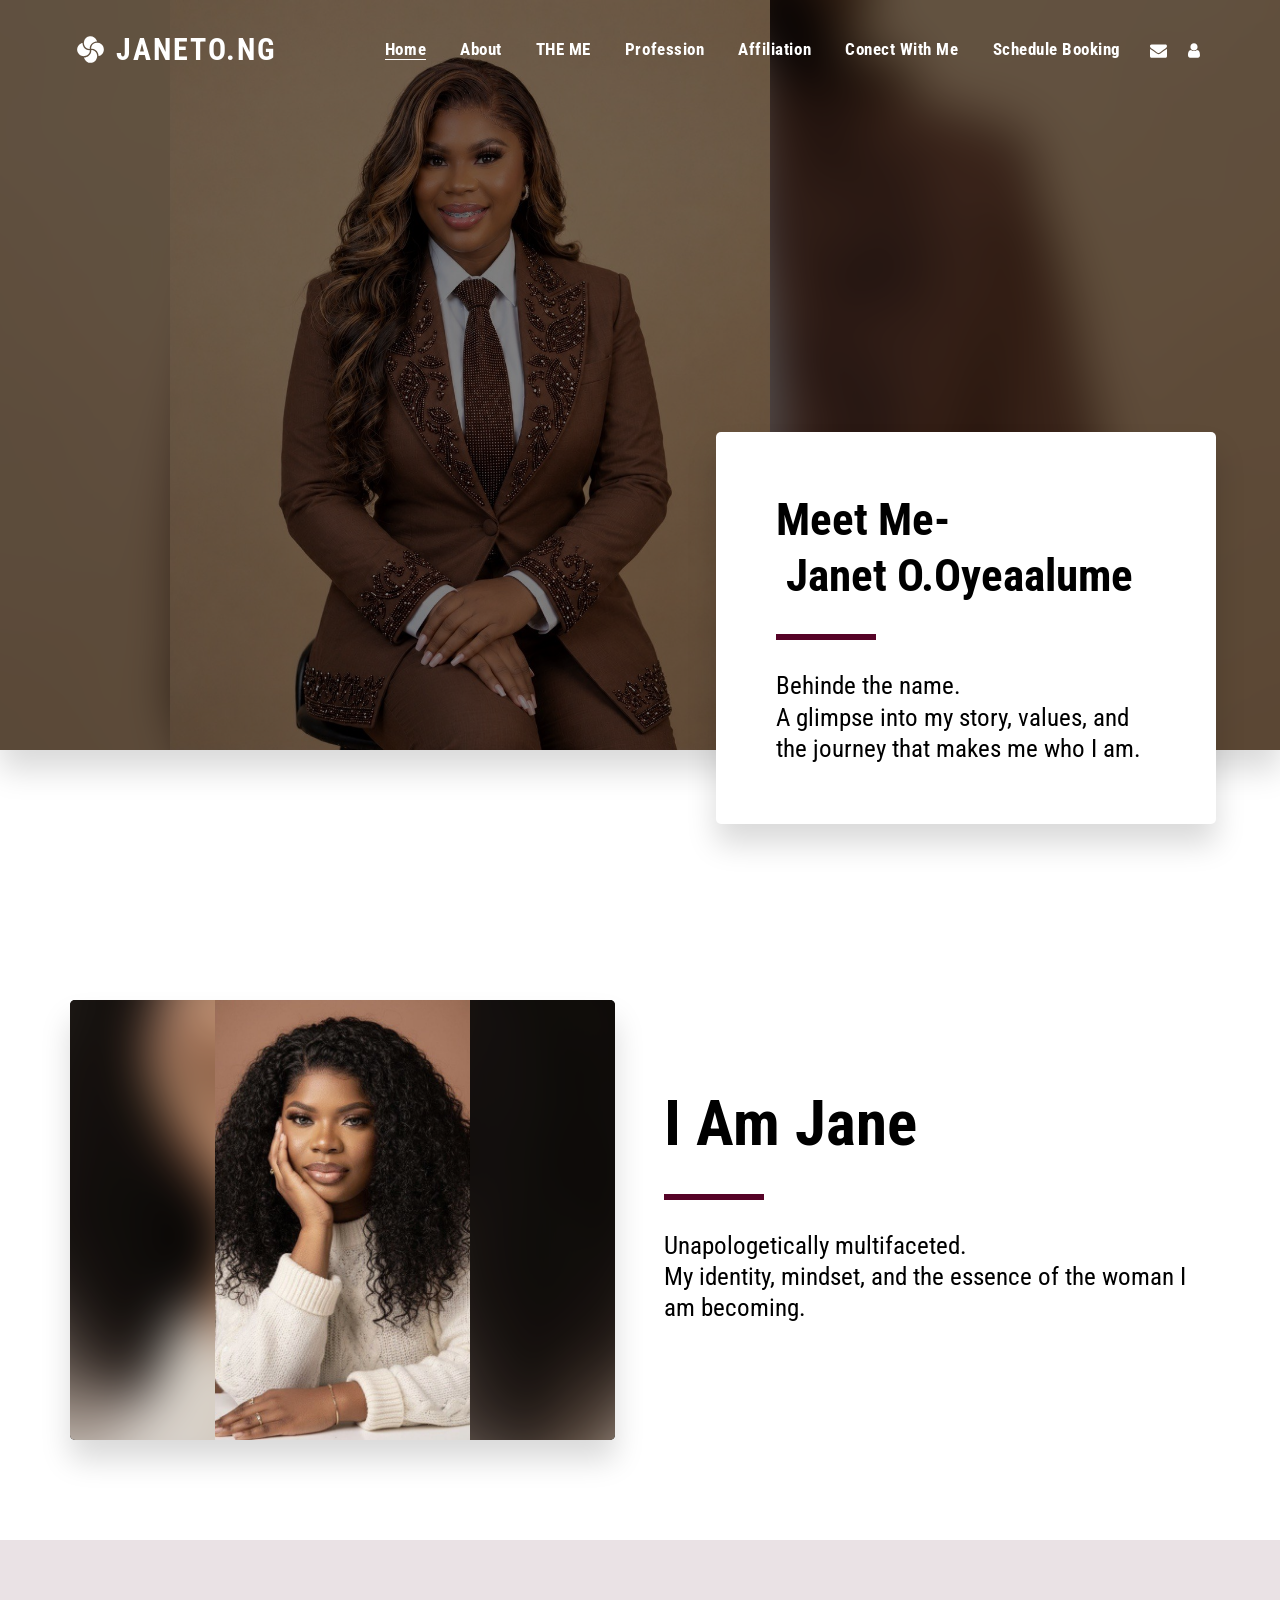
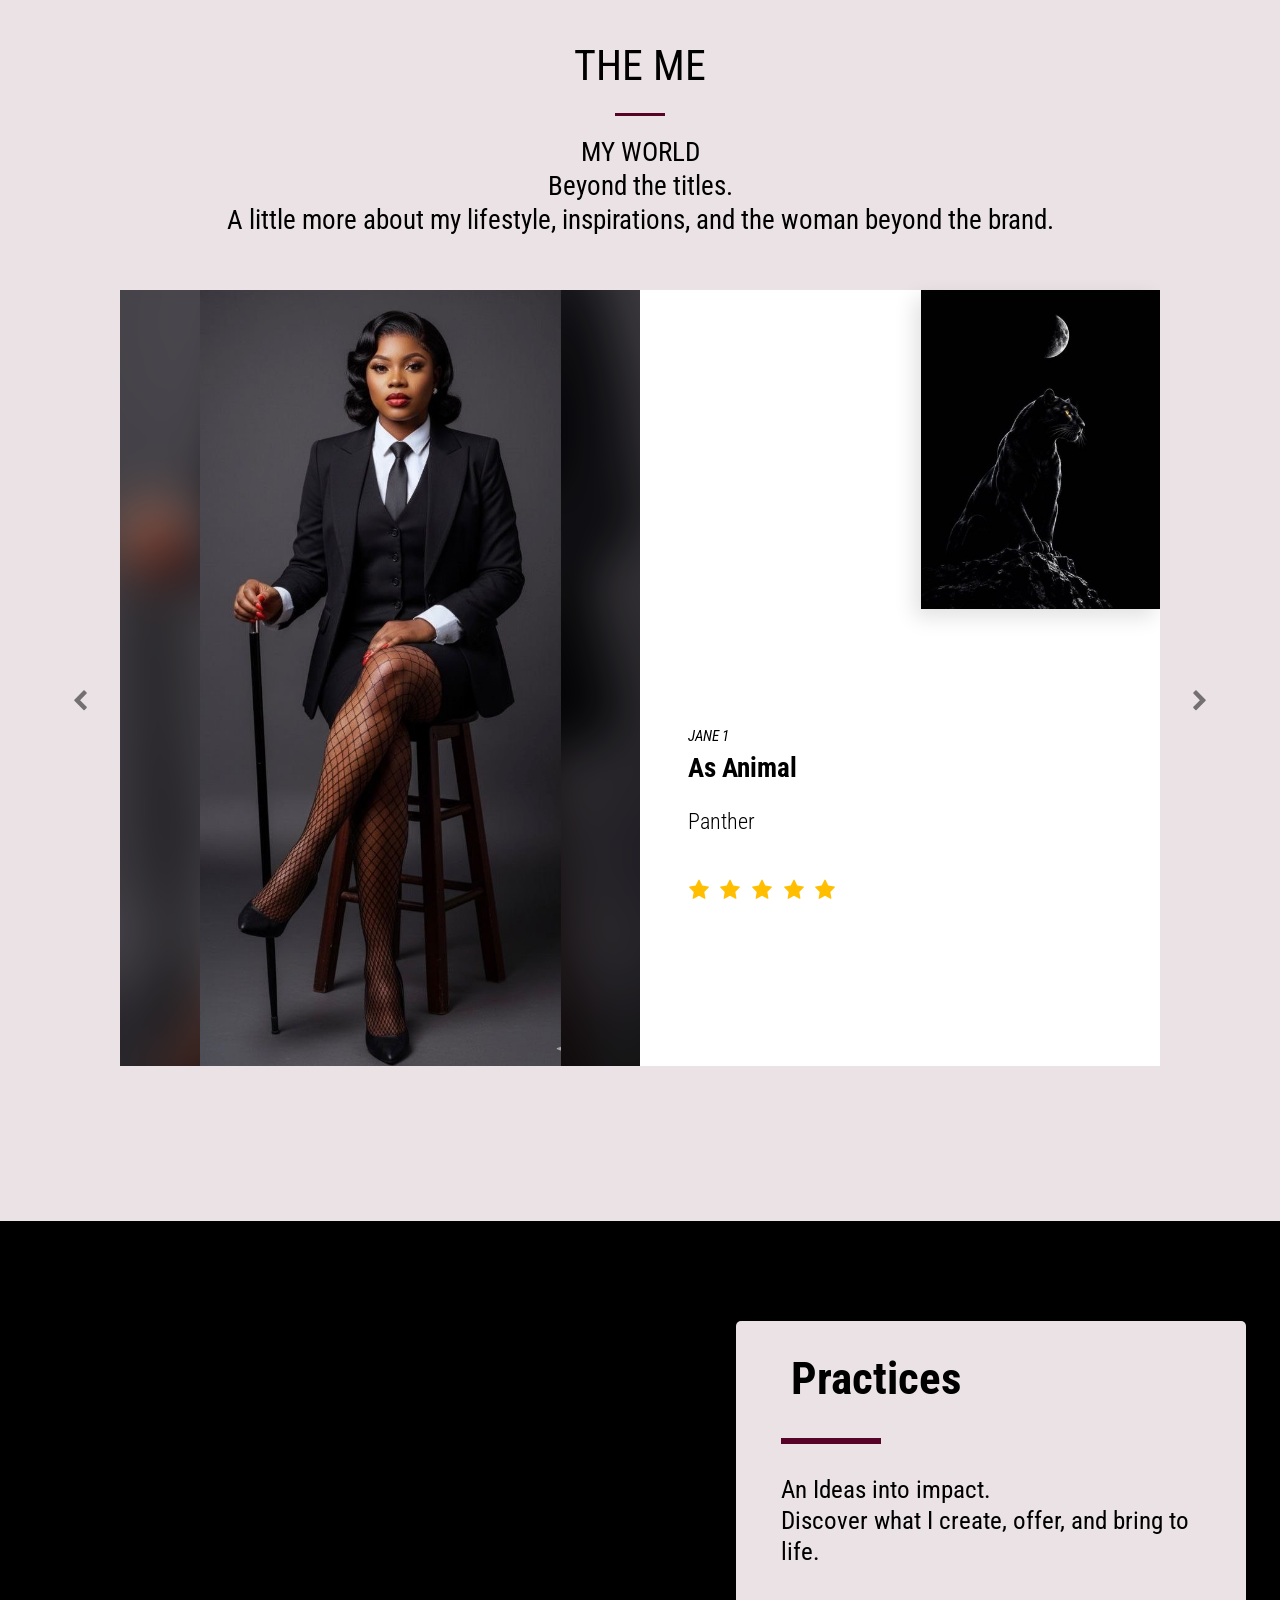
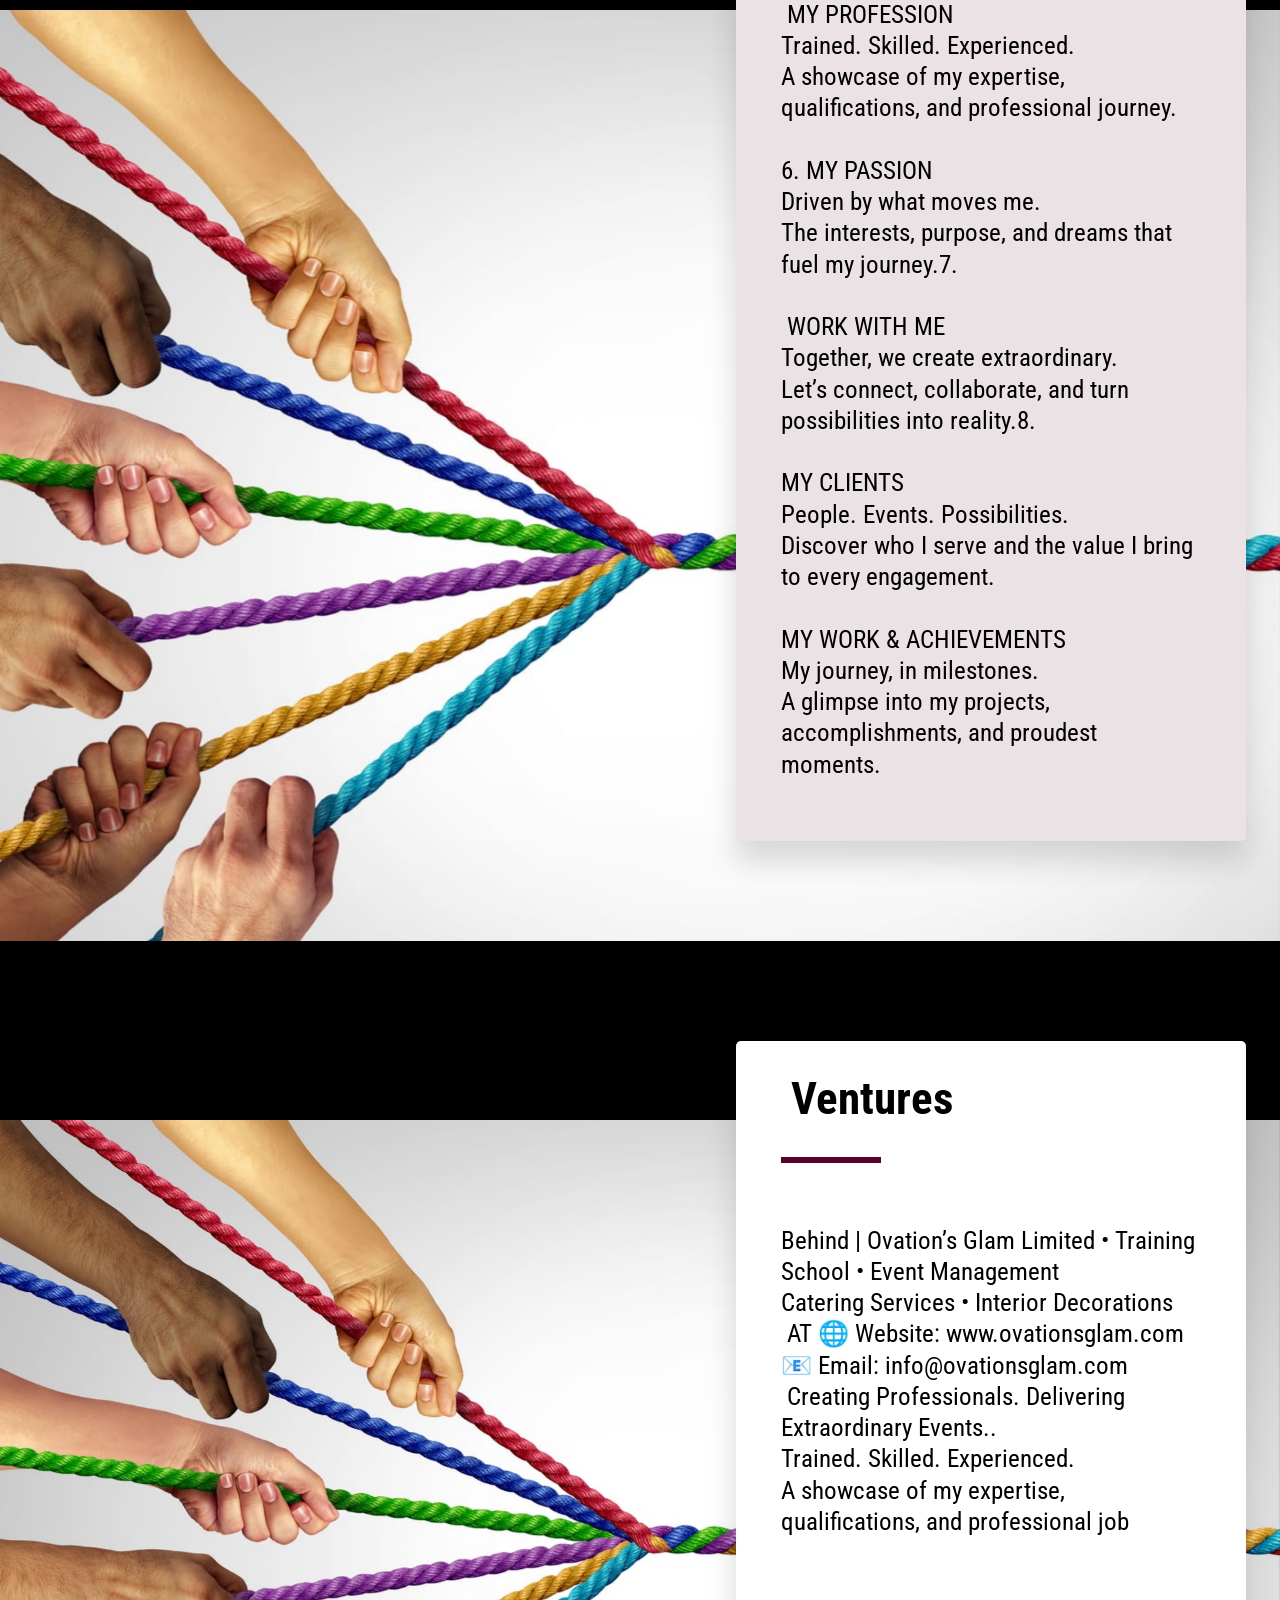
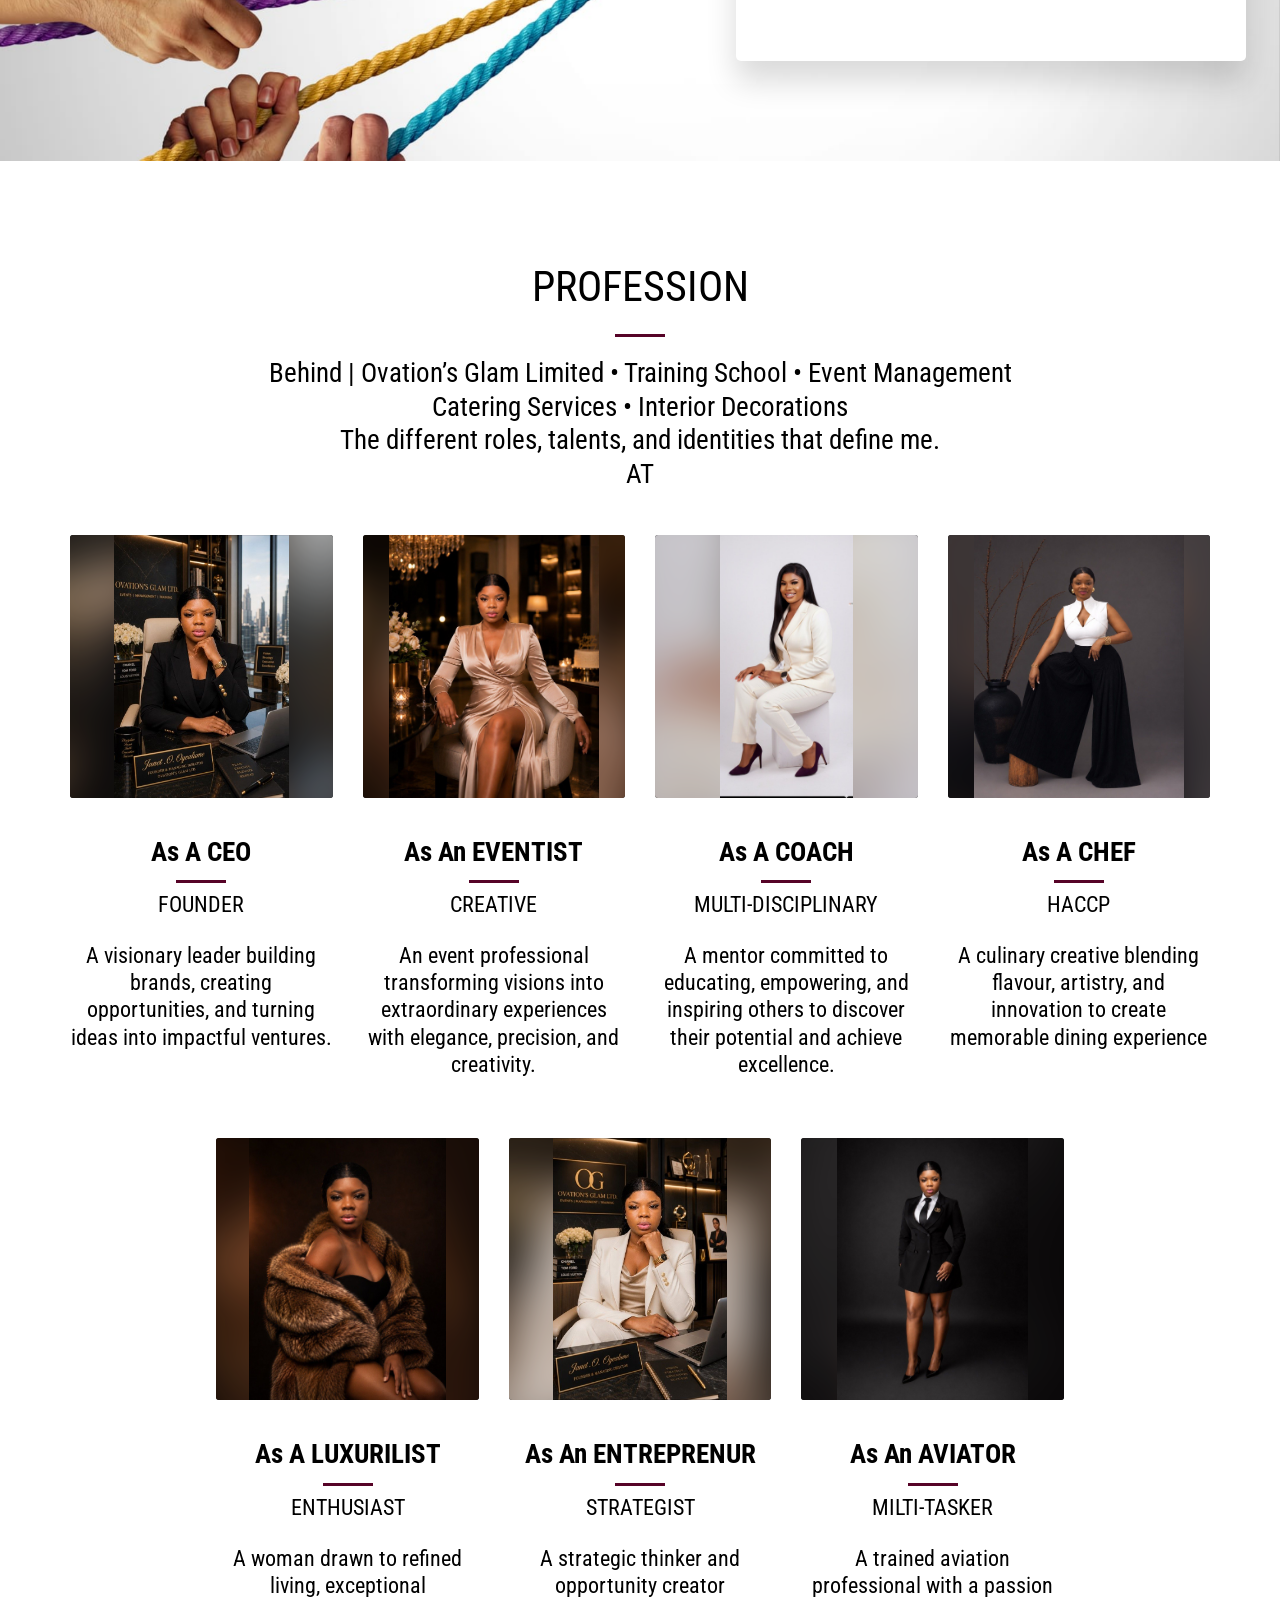
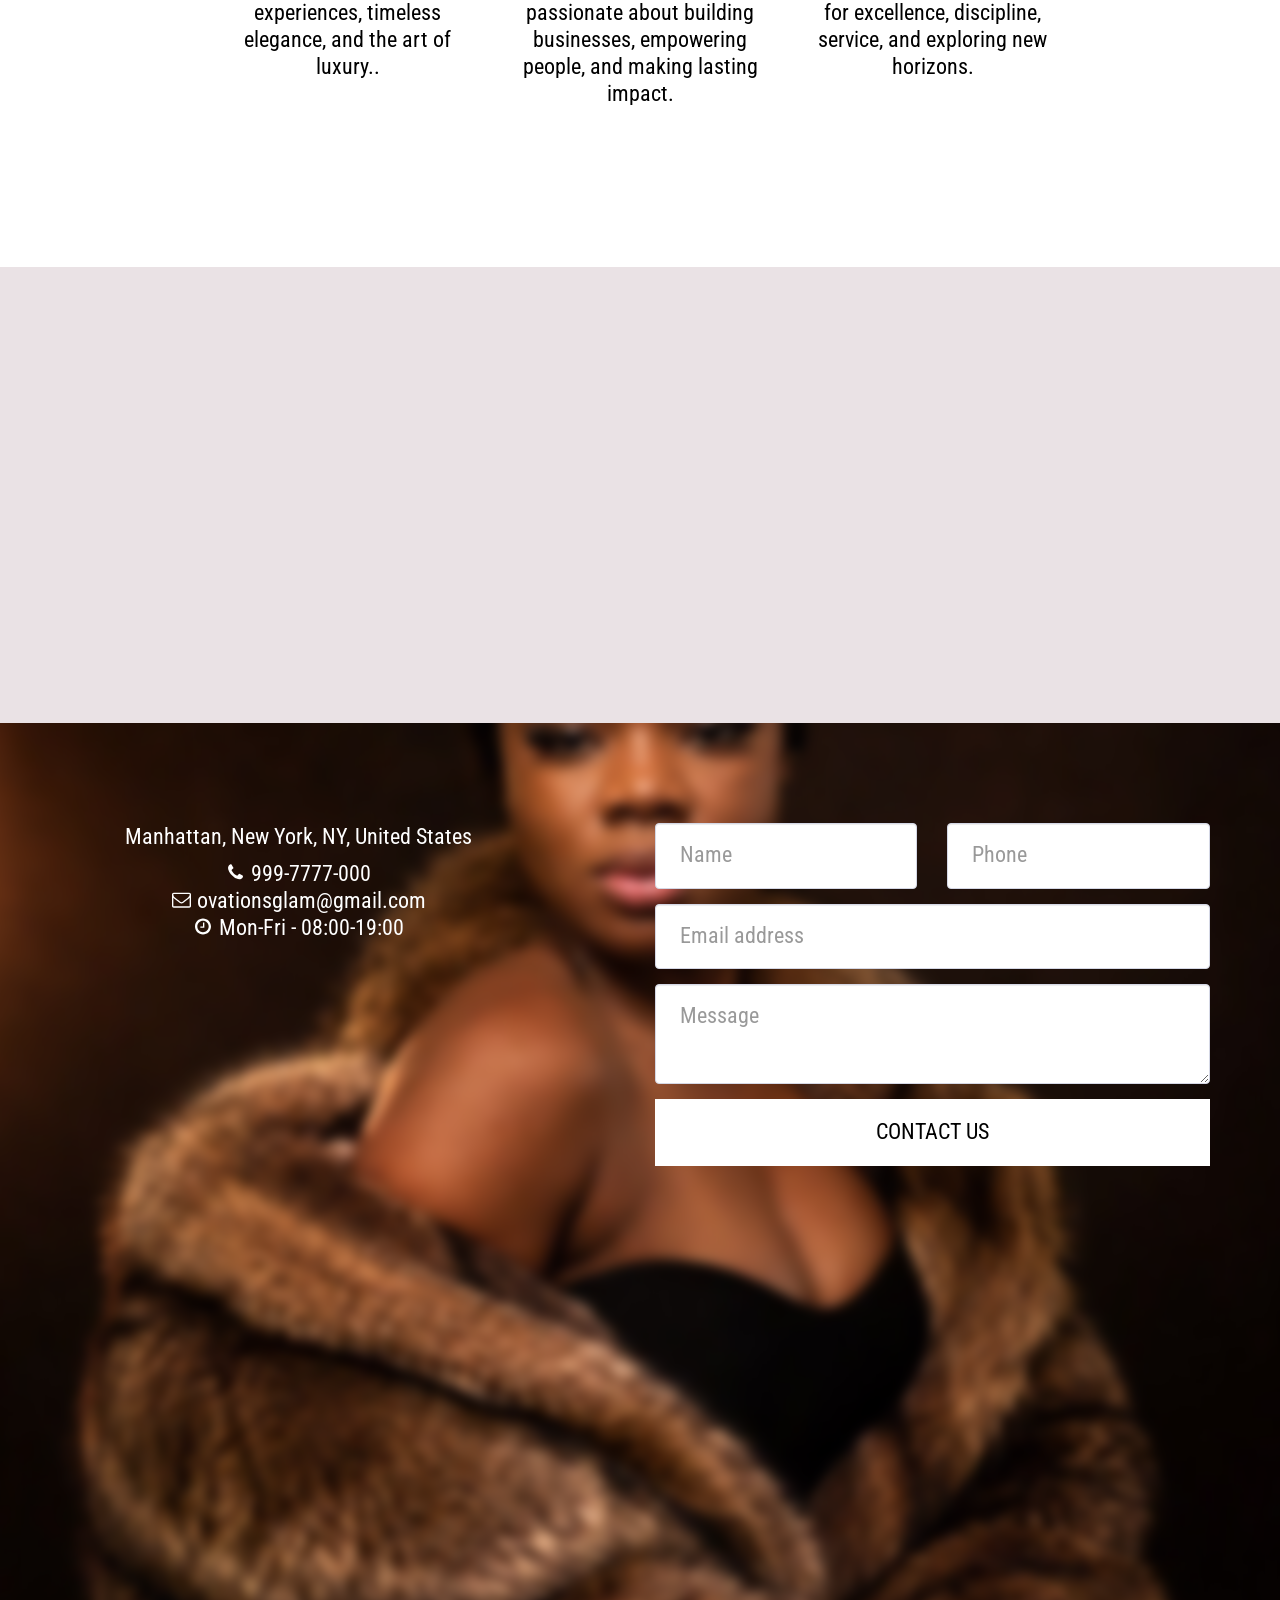
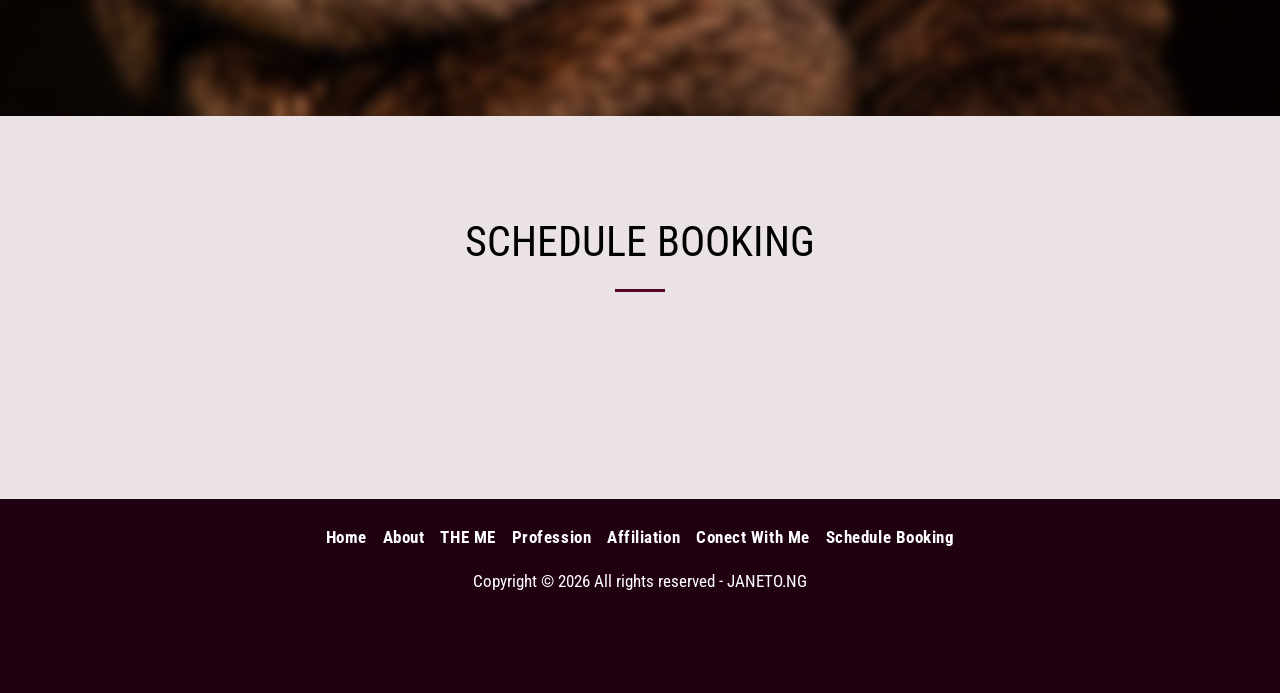
==== commit f7d7e316: "Show Janet's photos uncropped; new hero; trim THE ME pictures - Hero, I Am Jane, THE ME and Professi" ====
--- a/public_html/index.html
+++ b/public_html/index.html
@@ -7,7 +7,7 @@
 <meta name="description" content="JANETO.NG - Behinde the name. A glimpse into my story, values, and the journey that makes me who I am.">
 <meta property="og:title" content="JANETO.NG - Meet Me- Janet O.Oyeaalume">
 <meta property="og:description" content="JANETO.NG - Behinde the name. A glimpse into my story, values, and the journey that makes me who I am.">
-<meta property="og:image" content="assets/img/janet/champagne-satin-evening.jpg">
+<meta property="og:image" content="assets/img/janet/brown-beaded-suit.jpg">
 <meta name="theme-color" content="#070104">
 <link rel="icon" type="image/svg+xml" href="assets/icons/favicon.svg">
 <link rel="preload" href="assets/fonts/roboto-condensed-latin-normal.woff2" as="font" type="font/woff2" crossorigin>
@@ -82,7 +82,7 @@
 <section id="section-169" class="mod mod-hero">
   <div class="aos-wrap" data-aos="fade-up">
     <div class="hero-container">
-      <div class="hero-image" style="background-image:url(assets/img/janet/champagne-satin-evening.jpg);background-position:center 12%"></div>
+      <div class="hero-image photo-fit"><div class="photo-blur" style="background-image:url(assets/img/janet/brown-beaded-suit.jpg)"></div><div class="photo-full" style="background-image:url(assets/img/janet/brown-beaded-suit.jpg)"></div></div>
       <div class="hero-box">
         <div data-aos="slide-up"><h1 class="hd1" style="--fs:45">Meet Me-<br>&nbsp;Janet O.Oyeaalume</h1></div>
         <div class="hsep"></div>
@@ -94,7 +94,7 @@
 <section id="section-6aaf158084542" class="mod mod-about">
   <div class="container" data-aos="fade-up">
     <div class="about-row">
-      <div class="about-img"><div class="about-image" role="img" aria-label="I Am Jane" style="background-image:url(assets/img/janet/curls-portrait.jpg);background-position:center 28%"></div></div>
+      <div class="about-img"><div class="about-image photo-fit" role="img" aria-label="I Am Jane"><div class="photo-blur" style="background-image:url(assets/img/janet/curls-portrait.jpg)"></div><div class="photo-full" style="background-image:url(assets/img/janet/curls-portrait.jpg)"></div></div></div>
       <div class="about-text">
         <div data-aos="fade-up"><div class="hd1" style="--fs:63">I Am Jane</div></div>
         <div class="hsep"></div>
@@ -116,8 +116,8 @@
       <div class="t-inner">
           <div class="t-item active">
             <blockquote><div class="t-card">
-              <div class="t-image" role="img" aria-label="Jane 1" style="background-image:url(assets/img/janet/black-suit-cane.jpg);--pd:0%;--pm:0%"></div>
-              <div class="t-statement">
+              <div class="t-image photo-fit" role="img" aria-label="Jane 1"><div class="photo-blur" style="background-image:url(assets/img/janet/black-suit-cane.jpg)"></div><div class="photo-full" style="background-image:url(assets/img/janet/black-suit-cane.jpg)"></div></div>
+              <div class="t-statement has-pic">
                 <div class="t-pic"><img src="assets/img/the-me/panther.jpg" alt="Panther" title="Panther" loading="lazy"></div>
                 <div class="t-text">
                 <div class="t-wrap"><span class="t-title">Jane 1</span><div class="t-name"><h4>As Animal</h4></div></div>
@@ -129,8 +129,8 @@
           </div>
           <div class="t-item">
             <blockquote><div class="t-card">
-              <div class="t-image" role="img" aria-label="Jane 2" style="background-image:url(assets/img/janet/ivory-suit-seated.jpg);--pd:0%;--pm:0%"></div>
-              <div class="t-statement">
+              <div class="t-image photo-fit" role="img" aria-label="Jane 2"><div class="photo-blur" style="background-image:url(assets/img/janet/ivory-suit-seated.jpg)"></div><div class="photo-full" style="background-image:url(assets/img/janet/ivory-suit-seated.jpg)"></div></div>
+              <div class="t-statement has-pic">
                 <div class="t-pic"><img src="assets/img/the-me/ivory.jpg" alt="Ivory" title="Ivory" loading="lazy"></div>
                 <div class="t-text">
                 <div class="t-wrap"><span class="t-title">Jane 2</span><div class="t-name"><h4>As Colour</h4></div></div>
@@ -142,8 +142,8 @@
           </div>
           <div class="t-item">
             <blockquote><div class="t-card">
-              <div class="t-image" role="img" aria-label="Jane 3" style="background-image:url(assets/img/janet/white-peplum-sofa.jpg);--pd:50%;--pm:50%"></div>
-              <div class="t-statement">
+              <div class="t-image photo-fit" role="img" aria-label="Jane 3"><div class="photo-blur" style="background-image:url(assets/img/janet/white-peplum-sofa.jpg)"></div><div class="photo-full" style="background-image:url(assets/img/janet/white-peplum-sofa.jpg)"></div></div>
+              <div class="t-statement has-pic">
                 <div class="t-pic"><img src="assets/img/the-me/spring.jpg" alt="Spring" title="Spring" loading="lazy"></div>
                 <div class="t-text">
                 <div class="t-wrap"><span class="t-title">Jane 3</span><div class="t-name"><h4>As Season</h4></div></div>
@@ -155,8 +155,8 @@
           </div>
           <div class="t-item">
             <blockquote><div class="t-card">
-              <div class="t-image" role="img" aria-label="Jane 4" style="background-image:url(assets/img/janet/white-shirt-denim.jpg);--pd:50%;--pm:50%"></div>
-              <div class="t-statement">
+              <div class="t-image photo-fit" role="img" aria-label="Jane 4"><div class="photo-blur" style="background-image:url(assets/img/janet/white-shirt-denim.jpg)"></div><div class="photo-full" style="background-image:url(assets/img/janet/white-shirt-denim.jpg)"></div></div>
+              <div class="t-statement has-pic">
                 <div class="t-pic"><img src="assets/img/the-me/ocean-water.jpg" alt="Ocean Water" title="Ocean Water" loading="lazy"></div>
                 <div class="t-text">
                 <div class="t-wrap"><span class="t-title">Jane 4</span><div class="t-name"><h4>As Element</h4></div></div>
@@ -168,8 +168,8 @@
           </div>
           <div class="t-item">
             <blockquote><div class="t-card">
-              <div class="t-image" role="img" aria-label="Jane 5" style="background-image:url(assets/img/janet/brown-beaded-suit.jpg);--pd:50%;--pm:50%"></div>
-              <div class="t-statement">
+              <div class="t-image photo-fit" role="img" aria-label="Jane 5"><div class="photo-blur" style="background-image:url(assets/img/janet/brown-beaded-suit.jpg)"></div><div class="photo-full" style="background-image:url(assets/img/janet/brown-beaded-suit.jpg)"></div></div>
+              <div class="t-statement has-pic">
                 <div class="t-pic"><img src="assets/img/the-me/cannapie.jpg" alt="Cannapie" title="Cannapie" loading="lazy"></div>
                 <div class="t-text">
                 <div class="t-wrap"><span class="t-title">Jane 5</span><div class="t-name"><h4>As Food</h4></div></div>
@@ -181,8 +181,8 @@
           </div>
           <div class="t-item">
             <blockquote><div class="t-card">
-              <div class="t-image" role="img" aria-label="Jane 6" style="background-image:url(assets/img/janet/red-blazer-staircase.jpg);--pd:50%;--pm:50%"></div>
-              <div class="t-statement">
+              <div class="t-image photo-fit" role="img" aria-label="Jane 6"><div class="photo-blur" style="background-image:url(assets/img/janet/red-blazer-staircase.jpg)"></div><div class="photo-full" style="background-image:url(assets/img/janet/red-blazer-staircase.jpg)"></div></div>
+              <div class="t-statement has-pic">
                 <div class="t-pic"><img src="assets/img/the-me/ruby-gem.jpg" alt="Ruby" title="Ruby" loading="lazy"></div>
                 <div class="t-text">
                 <div class="t-wrap"><span class="t-title">Jane 6</span><div class="t-name"><h4>As Mineral</h4></div></div>
@@ -194,8 +194,8 @@
           </div>
           <div class="t-item">
             <blockquote><div class="t-card">
-              <div class="t-image" role="img" aria-label="Jane 7" style="background-image:url(assets/img/janet/fur-portrait.jpg);--pd:50%;--pm:50%"></div>
-              <div class="t-statement">
+              <div class="t-image photo-fit" role="img" aria-label="Jane 7"><div class="photo-blur" style="background-image:url(assets/img/janet/fur-portrait.jpg)"></div><div class="photo-full" style="background-image:url(assets/img/janet/fur-portrait.jpg)"></div></div>
+              <div class="t-statement has-pic">
                 <div class="t-pic"><img src="assets/img/the-me/wild-emotions.jpg" alt="Wild Emotions" title="Wild Emotions" loading="lazy"></div>
                 <div class="t-text">
                 <div class="t-wrap"><span class="t-title">Jane 7</span><div class="t-name"><h4>As Weather</h4></div></div>
@@ -207,8 +207,8 @@
           </div>
           <div class="t-item">
             <blockquote><div class="t-card">
-              <div class="t-image" role="img" aria-label="Jane 8" style="background-image:url(assets/img/janet/curls-portrait.jpg);--pd:0%;--pm:0%"></div>
-              <div class="t-statement">
+              <div class="t-image photo-fit" role="img" aria-label="Jane 8"><div class="photo-blur" style="background-image:url(assets/img/janet/curls-portrait.jpg)"></div><div class="photo-full" style="background-image:url(assets/img/janet/curls-portrait.jpg)"></div></div>
+              <div class="t-statement has-pic">
                 <div class="t-pic"><img src="assets/img/the-me/water-drop-sunrise.jpg" alt="Peaceful" title="Peaceful" loading="lazy"></div>
                 <div class="t-text">
                 <div class="t-wrap"><span class="t-title">Jane 8</span><div class="t-name"><h4>As Feeling</h4></div></div>
@@ -220,8 +220,8 @@
           </div>
           <div class="t-item">
             <blockquote><div class="t-card">
-              <div class="t-image" role="img" aria-label="Jane 9" style="background-image:url(assets/img/janet/black-suit-fur-chair.jpg);--pd:50%;--pm:50%"></div>
-              <div class="t-statement">
+              <div class="t-image photo-fit" role="img" aria-label="Jane 9"><div class="photo-blur" style="background-image:url(assets/img/janet/black-suit-fur-chair.jpg)"></div><div class="photo-full" style="background-image:url(assets/img/janet/black-suit-fur-chair.jpg)"></div></div>
+              <div class="t-statement has-pic">
                 <div class="t-pic"><img src="assets/img/the-me/scorpio.jpg" alt="Scorpio" title="Scorpio" loading="lazy"></div>
                 <div class="t-text">
                 <div class="t-wrap"><span class="t-title">Jane 9</span><div class="t-name"><h4>As Zodiac Sign</h4></div></div>
@@ -233,9 +233,9 @@
           </div>
           <div class="t-item">
             <blockquote><div class="t-card">
-              <div class="t-image" role="img" aria-label="Jane 10" style="background-image:url(assets/img/janet/white-top-palazzo.jpg);--pd:50%;--pm:50%"></div>
+              <div class="t-image photo-fit" role="img" aria-label="Jane 10"><div class="photo-blur" style="background-image:url(assets/img/janet/white-top-palazzo.jpg)"></div><div class="photo-full" style="background-image:url(assets/img/janet/white-top-palazzo.jpg)"></div></div>
               <div class="t-statement">
-                <div class="t-pic"><img src="assets/img/the-me/orchid.jpg" alt="Orchid" title="Photo: Alvesgaspar, CC BY-SA 4.0, via Wikimedia Commons" loading="lazy"></div>
+                
                 <div class="t-text">
                 <div class="t-wrap"><span class="t-title">Jane 10</span><div class="t-name"><h4>As Flower</h4></div></div>
                 <p class="lead">Orchid</p>
@@ -246,9 +246,9 @@
           </div>
           <div class="t-item">
             <blockquote><div class="t-card">
-              <div class="t-image" role="img" aria-label="Jane 11" style="background-image:url(assets/img/janet/black-lace-jumpsuit.jpg);--pd:0%;--pm:0%"></div>
+              <div class="t-image photo-fit" role="img" aria-label="Jane 11"><div class="photo-blur" style="background-image:url(assets/img/janet/black-lace-jumpsuit.jpg)"></div><div class="photo-full" style="background-image:url(assets/img/janet/black-lace-jumpsuit.jpg)"></div></div>
               <div class="t-statement">
-                <div class="t-pic"><img src="assets/img/the-me/song.jpg" alt="All That Matters in the End" title="Photo: Amitbalani, CC0, via Wikimedia Commons" loading="lazy"></div>
+                
                 <div class="t-text">
                 <div class="t-wrap"><span class="t-title">Jane 11</span><div class="t-name"><h4>As Song</h4></div></div>
                 <p class="lead">All That Matters in the End</p>
@@ -259,8 +259,8 @@
           </div>
           <div class="t-item">
             <blockquote><div class="t-card">
-              <div class="t-image" role="img" aria-label="Jane 12" style="background-image:url(assets/img/janet/red-blazer-staircase.jpg);--pd:50%;--pm:50%"></div>
-              <div class="t-statement">
+              <div class="t-image photo-fit" role="img" aria-label="Jane 12"><div class="photo-blur" style="background-image:url(assets/img/janet/red-blazer-staircase.jpg)"></div><div class="photo-full" style="background-image:url(assets/img/janet/red-blazer-staircase.jpg)"></div></div>
+              <div class="t-statement has-pic">
                 <div class="t-pic"><img src="assets/img/the-me/italy.jpg" alt="Italy" title="Italy" loading="lazy"></div>
                 <div class="t-text">
                 <div class="t-wrap"><span class="t-title">Jane 12</span><div class="t-name"><h4>As Country</h4></div></div>
@@ -272,8 +272,8 @@
           </div>
           <div class="t-item">
             <blockquote><div class="t-card">
-              <div class="t-image" role="img" aria-label="Jane 13" style="background-image:url(assets/img/janet/office-ivory-suit.jpg);--pd:0%;--pm:0%"></div>
-              <div class="t-statement">
+              <div class="t-image photo-fit" role="img" aria-label="Jane 13"><div class="photo-blur" style="background-image:url(assets/img/janet/office-ivory-suit.jpg)"></div><div class="photo-full" style="background-image:url(assets/img/janet/office-ivory-suit.jpg)"></div></div>
+              <div class="t-statement has-pic">
                 <div class="t-pic"><img src="assets/img/the-me/vanilla.jpg" alt="Vanilla" title="Vanilla" loading="lazy"></div>
                 <div class="t-text">
                 <div class="t-wrap"><span class="t-title">Jane 13</span><div class="t-name"><h4>As Scent</h4></div></div>
@@ -285,9 +285,9 @@
           </div>
           <div class="t-item">
             <blockquote><div class="t-card">
-              <div class="t-image" role="img" aria-label="Jane 14" style="background-image:url(assets/img/janet/black-blazer-dress.jpg);--pd:50%;--pm:50%"></div>
+              <div class="t-image photo-fit" role="img" aria-label="Jane 14"><div class="photo-blur" style="background-image:url(assets/img/janet/black-blazer-dress.jpg)"></div><div class="photo-full" style="background-image:url(assets/img/janet/black-blazer-dress.jpg)"></div></div>
               <div class="t-statement">
-                <div class="t-pic"><img src="assets/img/the-me/audrey-hepburn.jpg" alt="Audrey Hepburn" title="Audrey Hepburn, 1956. Paramount photo by Bud Fraker, public domain" loading="lazy"></div>
+                
                 <div class="t-text">
                 <div class="t-wrap"><span class="t-title">Jane 14</span><div class="t-name"><h4>As Person</h4></div></div>
                 <p class="lead">Audrey Hepburn</p>
@@ -298,8 +298,8 @@
           </div>
           <div class="t-item">
             <blockquote><div class="t-card">
-              <div class="t-image" role="img" aria-label="Jane 15" style="background-image:url(assets/img/janet/office-black-blazer.jpg);--pd:0%;--pm:0%"></div>
-              <div class="t-statement">
+              <div class="t-image photo-fit" role="img" aria-label="Jane 15"><div class="photo-blur" style="background-image:url(assets/img/janet/office-black-blazer.jpg)"></div><div class="photo-full" style="background-image:url(assets/img/janet/office-black-blazer.jpg)"></div></div>
+              <div class="t-statement has-pic">
                 <div class="t-pic"><img src="assets/img/the-me/exquisite-luxury-suit.jpg" alt="Exquisite Luxury" title="Exquisite Luxury" loading="lazy"></div>
                 <div class="t-text">
                 <div class="t-wrap"><span class="t-title">Jane 15</span><div class="t-name"><h4>As Style</h4></div></div>
@@ -311,8 +311,8 @@
           </div>
           <div class="t-item">
             <blockquote><div class="t-card">
-              <div class="t-image" role="img" aria-label="Jane 16" style="background-image:url(assets/img/janet/champagne-satin-evening.jpg);--pd:50%;--pm:50%"></div>
-              <div class="t-statement">
+              <div class="t-image photo-fit" role="img" aria-label="Jane 16"><div class="photo-blur" style="background-image:url(assets/img/janet/champagne-satin-evening.jpg)"></div><div class="photo-full" style="background-image:url(assets/img/janet/champagne-satin-evening.jpg)"></div></div>
+              <div class="t-statement has-pic">
                 <div class="t-pic"><img src="assets/img/the-me/candles-lotus.jpg" alt="Goddess" title="Goddess" loading="lazy"></div>
                 <div class="t-text">
                 <div class="t-wrap"><span class="t-title">Jane 16</span><div class="t-name"><h4>As Mood</h4></div></div>
@@ -324,9 +324,9 @@
           </div>
           <div class="t-item">
             <blockquote><div class="t-card">
-              <div class="t-image" role="img" aria-label="Jane 17" style="background-image:url(assets/img/janet/brown-beaded-suit.jpg);--pd:50%;--pm:50%"></div>
+              <div class="t-image photo-fit" role="img" aria-label="Jane 17"><div class="photo-blur" style="background-image:url(assets/img/janet/brown-beaded-suit.jpg)"></div><div class="photo-full" style="background-image:url(assets/img/janet/brown-beaded-suit.jpg)"></div></div>
               <div class="t-statement">
-                <div class="t-pic"><img src="assets/img/the-me/flamboyant-corporate.jpg" alt="Flamboyant Corporate" title="Oscar de la Renta pantsuit. RISD Museum, CC0" loading="lazy"></div>
+                
                 <div class="t-text">
                 <div class="t-wrap"><span class="t-title">Jane 17</span><div class="t-name"><h4>As Dressing</h4></div></div>
                 <p class="lead">Flamboyant Corporate</p>
@@ -337,8 +337,8 @@
           </div>
           <div class="t-item">
             <blockquote><div class="t-card">
-              <div class="t-image" role="img" aria-label="Jane 18" style="background-image:url(assets/img/janet/pearls-headshot.jpg);--pd:50%;--pm:50%"></div>
-              <div class="t-statement">
+              <div class="t-image photo-fit" role="img" aria-label="Jane 18"><div class="photo-blur" style="background-image:url(assets/img/janet/pearls-headshot.jpg)"></div><div class="photo-full" style="background-image:url(assets/img/janet/pearls-headshot.jpg)"></div></div>
+              <div class="t-statement has-pic">
                 <div class="t-pic"><img src="assets/img/the-me/pearl.jpg" alt="Pearl" title="Pearl" loading="lazy"></div>
                 <div class="t-text">
                 <div class="t-wrap"><span class="t-title">Jane 18</span><div class="t-name"><h4>As Treasure</h4></div></div>
@@ -350,8 +350,8 @@
           </div>
           <div class="t-item">
             <blockquote><div class="t-card">
-              <div class="t-image" role="img" aria-label="Jane 19" style="background-image:url(assets/img/janet/office-ivory-suit.jpg);--pd:0%;--pm:0%"></div>
-              <div class="t-statement">
+              <div class="t-image photo-fit" role="img" aria-label="Jane 19"><div class="photo-blur" style="background-image:url(assets/img/janet/office-ivory-suit.jpg)"></div><div class="photo-full" style="background-image:url(assets/img/janet/office-ivory-suit.jpg)"></div></div>
+              <div class="t-statement has-pic">
                 <div class="t-pic"><img src="assets/img/the-me/gold.jpg" alt="Gold" title="Gold" loading="lazy"></div>
                 <div class="t-text">
                 <div class="t-wrap"><span class="t-title">Jane 19</span><div class="t-name"><h4>As Metals</h4></div></div>
@@ -400,7 +400,7 @@
     <div class="team-row">
       <div class="team-col">
         <div class="team-member">
-          <div class="team-image" role="img" aria-label="As A CEO" style="background-image:url(assets/img/janet/office-black-blazer.jpg);--pd:5.3%;--pm:5.3%"></div>
+          <div class="team-image photo-fit" role="img" aria-label="As A CEO"><div class="photo-blur" style="background-image:url(assets/img/janet/office-black-blazer.jpg)"></div><div class="photo-full" style="background-image:url(assets/img/janet/office-black-blazer.jpg)"></div></div>
           <div class="team-details">
             <h4 class="member-name">As A CEO</h4>
             <p class="position">FOUNDER</p>
@@ -410,7 +410,7 @@
       </div>
       <div class="team-col">
         <div class="team-member">
-          <div class="team-image" role="img" aria-label="As An EVENTIST" style="background-image:url(assets/img/janet/champagne-satin-evening.jpg);--pd:0%;--pm:0%"></div>
+          <div class="team-image photo-fit" role="img" aria-label="As An EVENTIST"><div class="photo-blur" style="background-image:url(assets/img/janet/champagne-satin-evening.jpg)"></div><div class="photo-full" style="background-image:url(assets/img/janet/champagne-satin-evening.jpg)"></div></div>
           <div class="team-details">
             <h4 class="member-name">As An EVENTIST</h4>
             <p class="position">CREATIVE</p>
@@ -420,7 +420,7 @@
       </div>
       <div class="team-col">
         <div class="team-member">
-          <div class="team-image" role="img" aria-label="As A COACH" style="background-image:url(assets/img/janet/ivory-suit-seated.jpg);--pd:0%;--pm:0%"></div>
+          <div class="team-image photo-fit" role="img" aria-label="As A COACH"><div class="photo-blur" style="background-image:url(assets/img/janet/ivory-suit-seated.jpg)"></div><div class="photo-full" style="background-image:url(assets/img/janet/ivory-suit-seated.jpg)"></div></div>
           <div class="team-details">
             <h4 class="member-name">As A COACH</h4>
             <p class="position">MULTI-DISCIPLINARY</p>
@@ -430,7 +430,7 @@
       </div>
       <div class="team-col">
         <div class="team-member">
-          <div class="team-image" role="img" aria-label="As A CHEF" style="background-image:url(assets/img/janet/white-top-palazzo.jpg);--pd:0%;--pm:0%"></div>
+          <div class="team-image photo-fit" role="img" aria-label="As A CHEF"><div class="photo-blur" style="background-image:url(assets/img/janet/white-top-palazzo.jpg)"></div><div class="photo-full" style="background-image:url(assets/img/janet/white-top-palazzo.jpg)"></div></div>
           <div class="team-details">
             <h4 class="member-name">As A CHEF</h4>
             <p class="position">HACCP</p>
@@ -440,7 +440,7 @@
       </div>
       <div class="team-col">
         <div class="team-member">
-          <div class="team-image" role="img" aria-label="As A LUXURILIST" style="background-image:url(assets/img/janet/fur-portrait.jpg);--pd:0%;--pm:0%"></div>
+          <div class="team-image photo-fit" role="img" aria-label="As A LUXURILIST"><div class="photo-blur" style="background-image:url(assets/img/janet/fur-portrait.jpg)"></div><div class="photo-full" style="background-image:url(assets/img/janet/fur-portrait.jpg)"></div></div>
           <div class="team-details">
             <h4 class="member-name">As A LUXURILIST</h4>
             <p class="position">ENTHUSIAST</p>
@@ -450,7 +450,7 @@
       </div>
       <div class="team-col">
         <div class="team-member">
-          <div class="team-image" role="img" aria-label="As An ENTREPRENUR" style="background-image:url(assets/img/janet/office-ivory-suit.jpg);--pd:5.3%;--pm:5.3%"></div>
+          <div class="team-image photo-fit" role="img" aria-label="As An ENTREPRENUR"><div class="photo-blur" style="background-image:url(assets/img/janet/office-ivory-suit.jpg)"></div><div class="photo-full" style="background-image:url(assets/img/janet/office-ivory-suit.jpg)"></div></div>
           <div class="team-details">
             <h4 class="member-name">As An ENTREPRENUR</h4>
             <p class="position">STRATEGIST</p>
@@ -460,7 +460,7 @@
       </div>
       <div class="team-col">
         <div class="team-member">
-          <div class="team-image" role="img" aria-label="As An AVIATOR" style="background-image:url(assets/img/janet/black-blazer-dress.jpg);--pd:0%;--pm:0%"></div>
+          <div class="team-image photo-fit" role="img" aria-label="As An AVIATOR"><div class="photo-blur" style="background-image:url(assets/img/janet/black-blazer-dress.jpg)"></div><div class="photo-full" style="background-image:url(assets/img/janet/black-blazer-dress.jpg)"></div></div>
           <div class="team-details">
             <h4 class="member-name">As An AVIATOR</h4>
             <p class="position">MILTI-TASKER</p>
--- a/public_html/assets/css/style.css
+++ b/public_html/assets/css/style.css
@@ -207,6 +207,19 @@
   box-shadow: rgba(0, 0, 0, .15) 0 20px 30px 0;
 }
 .hero-image::after { content: ""; position: absolute; inset: 0; background: #000; opacity: .5; }
+
+/* Uncropped photos: the whole photo is shown ("contain") on .photo-full; .photo-blur is a soft blurred copy of
+   the same photo filling the space around it, so every frame keeps its shape. --pos moves the photo inside. */
+.photo-fit { position: relative; overflow: hidden; background-color: #1c1c1c; }
+.photo-fit > .photo-blur {
+  position: absolute; inset: -40px; background-size: cover; background-position: center;
+  filter: blur(24px) brightness(.9); transform: scale(1.08);
+}
+.photo-fit > .photo-full {
+  position: absolute; inset: 0; background-repeat: no-repeat; background-size: contain; background-position: var(--pos, center);
+}
+.hero-image.photo-fit { position: absolute; }
+.hero-image > .photo-full { --pos: 25% center; }
 .hero-box {
   position: absolute; z-index: 1; right: 5%; bottom: -74px; width: 500px; max-width: 90%; padding: 60px;
   background: #fff; border-radius: 5px; box-shadow: rgba(0, 0, 0, .15) 0 20px 30px 0; overflow: hidden;
@@ -215,7 +228,7 @@
 /* ---------- about (layout-6) ---------- */
 .about-row { display: flex; align-items: center; gap: 49px; }
 .about-img { flex: 0 0 calc(50% - 25px); }
-.about-image { height: 440px; border-radius: 5px; background-size: cover; background-position: center; box-shadow: rgba(0,0,0,.15) 0 20px 30px 0; }
+.about-image { height: 440px; border-radius: 5px; box-shadow: rgba(0,0,0,.15) 0 20px 30px 0; }
 .about-text { flex: 1; min-width: 0; }
 
 /* ---------- THE ME (testimonials layout-8) ---------- */
@@ -232,12 +245,12 @@
 .t-item blockquote { margin: 0; padding: 10px 0 25px; border: 0; }
 .t-card { display: flex; }
 /* portrait photo box: 520 x 776 at full width, matching the SITE123 editor layout */
-.t-image { flex: 0 0 50%; aspect-ratio: 520 / 776; background-size: cover; background-position: center var(--pd, 50%); }
+.t-image { flex: 0 0 50%; aspect-ratio: 520 / 776; }
 .t-statement { flex: 0 0 50%; background: #fff; padding: 48px; line-height: 1.25; display: flex; flex-direction: column; justify-content: center; position: relative; }
 /* trait picture pinned to the top-right corner of the white panel; text centres in the space below it */
 .t-pic { position: absolute; top: 0; right: 0; width: 46%; aspect-ratio: 3 / 4; overflow: hidden; box-shadow: -6px 8px 20px rgba(0, 0, 0, .12); }
 .t-pic img { width: 100%; height: 100%; object-fit: cover; object-position: center 30%; display: block; }
-.t-text { padding-top: calc(46% * 4 / 3 * 520 / 424 - 48px); }
+.has-pic .t-text { padding-top: calc(46% * 4 / 3 * 520 / 424 - 48px); }
 .mod-theme.bg-primary .t-statement { background: #fff; }
 .t-title { display: block; font-size: calc(var(--fs) * .7); font-style: italic; text-transform: uppercase; line-height: 1.25; margin-bottom: 8px; }
 .t-name h4 { font-size: calc(var(--fs) * 1.25); font-weight: 700; line-height: 1.1; margin: 0 0 24px; }
@@ -272,7 +285,7 @@
 /* ---------- Profession (team layout-1) ---------- */
 .team-row { display: flex; flex-wrap: wrap; justify-content: center; margin: 0 -15px; text-align: center; }
 .team-col { flex: 0 0 25%; max-width: 25%; padding: 0 15px; margin-bottom: 20px; }
-.team-image { padding-top: 100%; border-radius: 3px; background-size: cover; background-position: center var(--pd, 50%); }
+.team-image { padding-top: 100%; border-radius: 3px; }
 .team-details { padding: 20px 0; line-height: 1.25; }
 .member-name { position: relative; font-size: calc(var(--fs) * 1.25); font-weight: 700; line-height: 1.1; margin: 20px 0 8px; padding-bottom: 16px; }
 .member-name::after { content: ""; position: absolute; left: 50%; bottom: 0; width: 50px; margin-left: -25px; border-top: 3px solid var(--main); }
@@ -378,10 +391,12 @@
   .t-carousel { padding: 0; }
   .t-item blockquote { padding: 10px 12px 25px; }
   .t-card { flex-direction: column; }
-  .t-image { flex: none; width: 100%; aspect-ratio: 2 / 3; height: auto; background-position: center var(--pm, 50%); }
+  .t-image { flex: none; width: 100%; aspect-ratio: 2 / 3; height: auto; }
   .t-statement { flex: none; padding: 24px 16px; min-height: 180px; }
   .t-pic { width: 112px; top: 0; right: 0; }
-  .t-text { padding-top: 0; padding-right: 124px; }
+  .has-pic .t-text { padding-top: 0; padding-right: 124px; }
+  .hero-image.photo-fit { position: relative; }
+  .hero-image > .photo-full { --pos: center; }
   .rating { padding-top: 8px; }
   .t-control { display: none; }
 
@@ -395,7 +410,6 @@
   .mod-split .hd2 { font-size: 16.0128px; }
 
   .team-col { flex-basis: 100%; max-width: 100%; }
-  .team-image { background-position: center var(--pm, 50%); }
   .team-details .position { margin-bottom: 17px; }
   .form-2col { flex-direction: column; gap: 0; }
   .contact-map { padding-top: 50px; margin-bottom: -50px; }
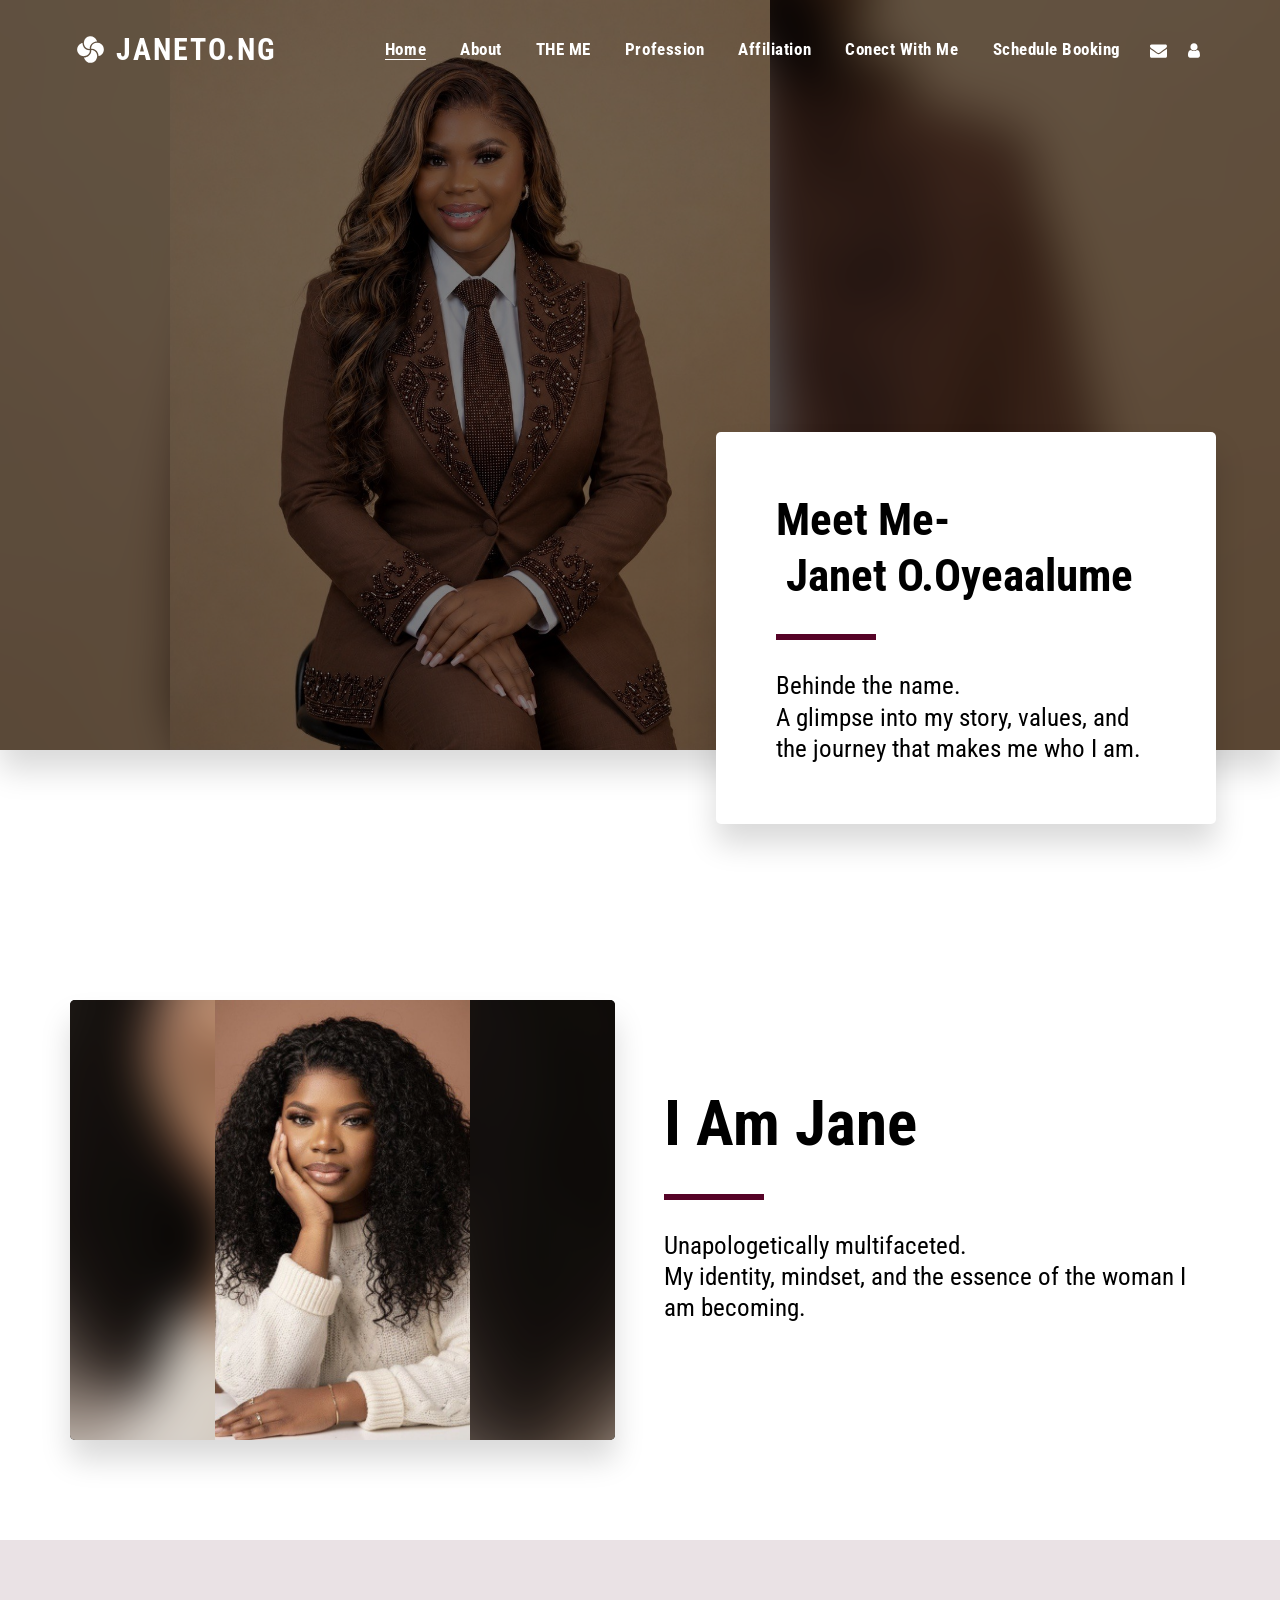
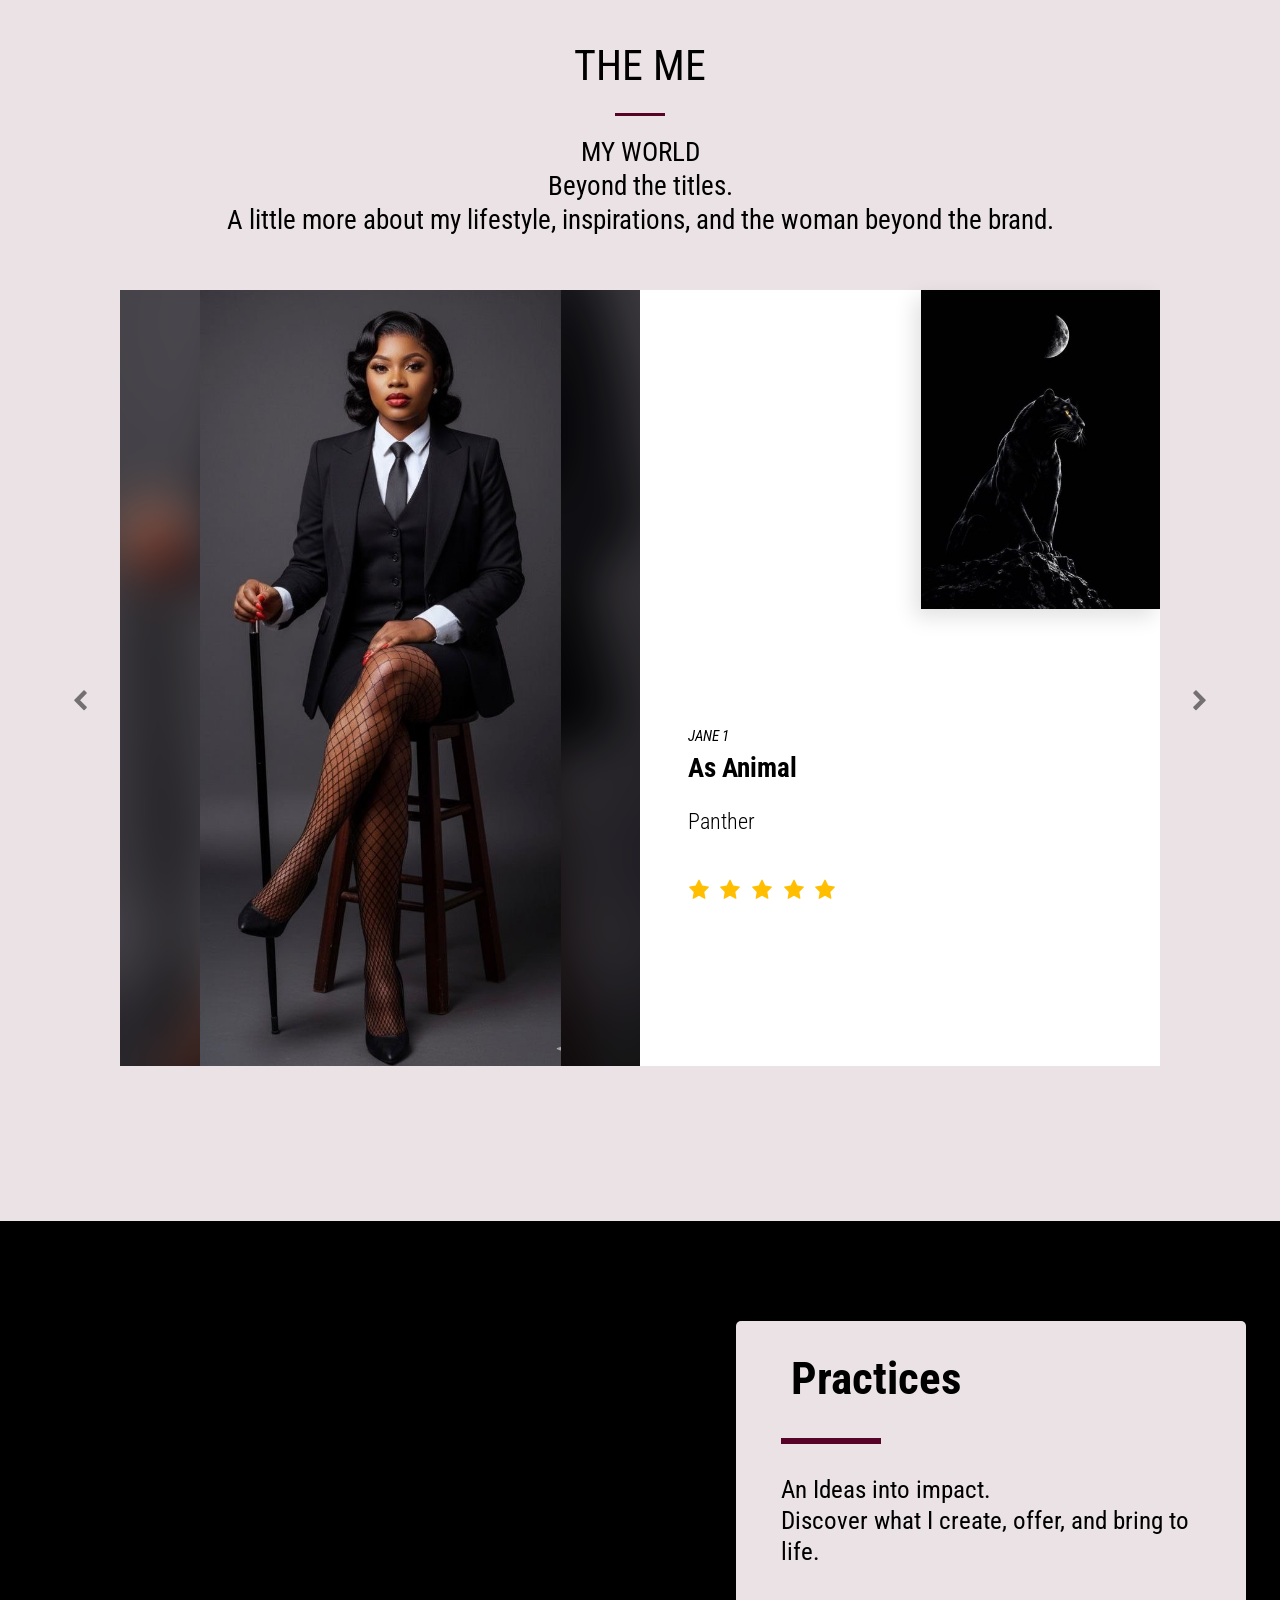
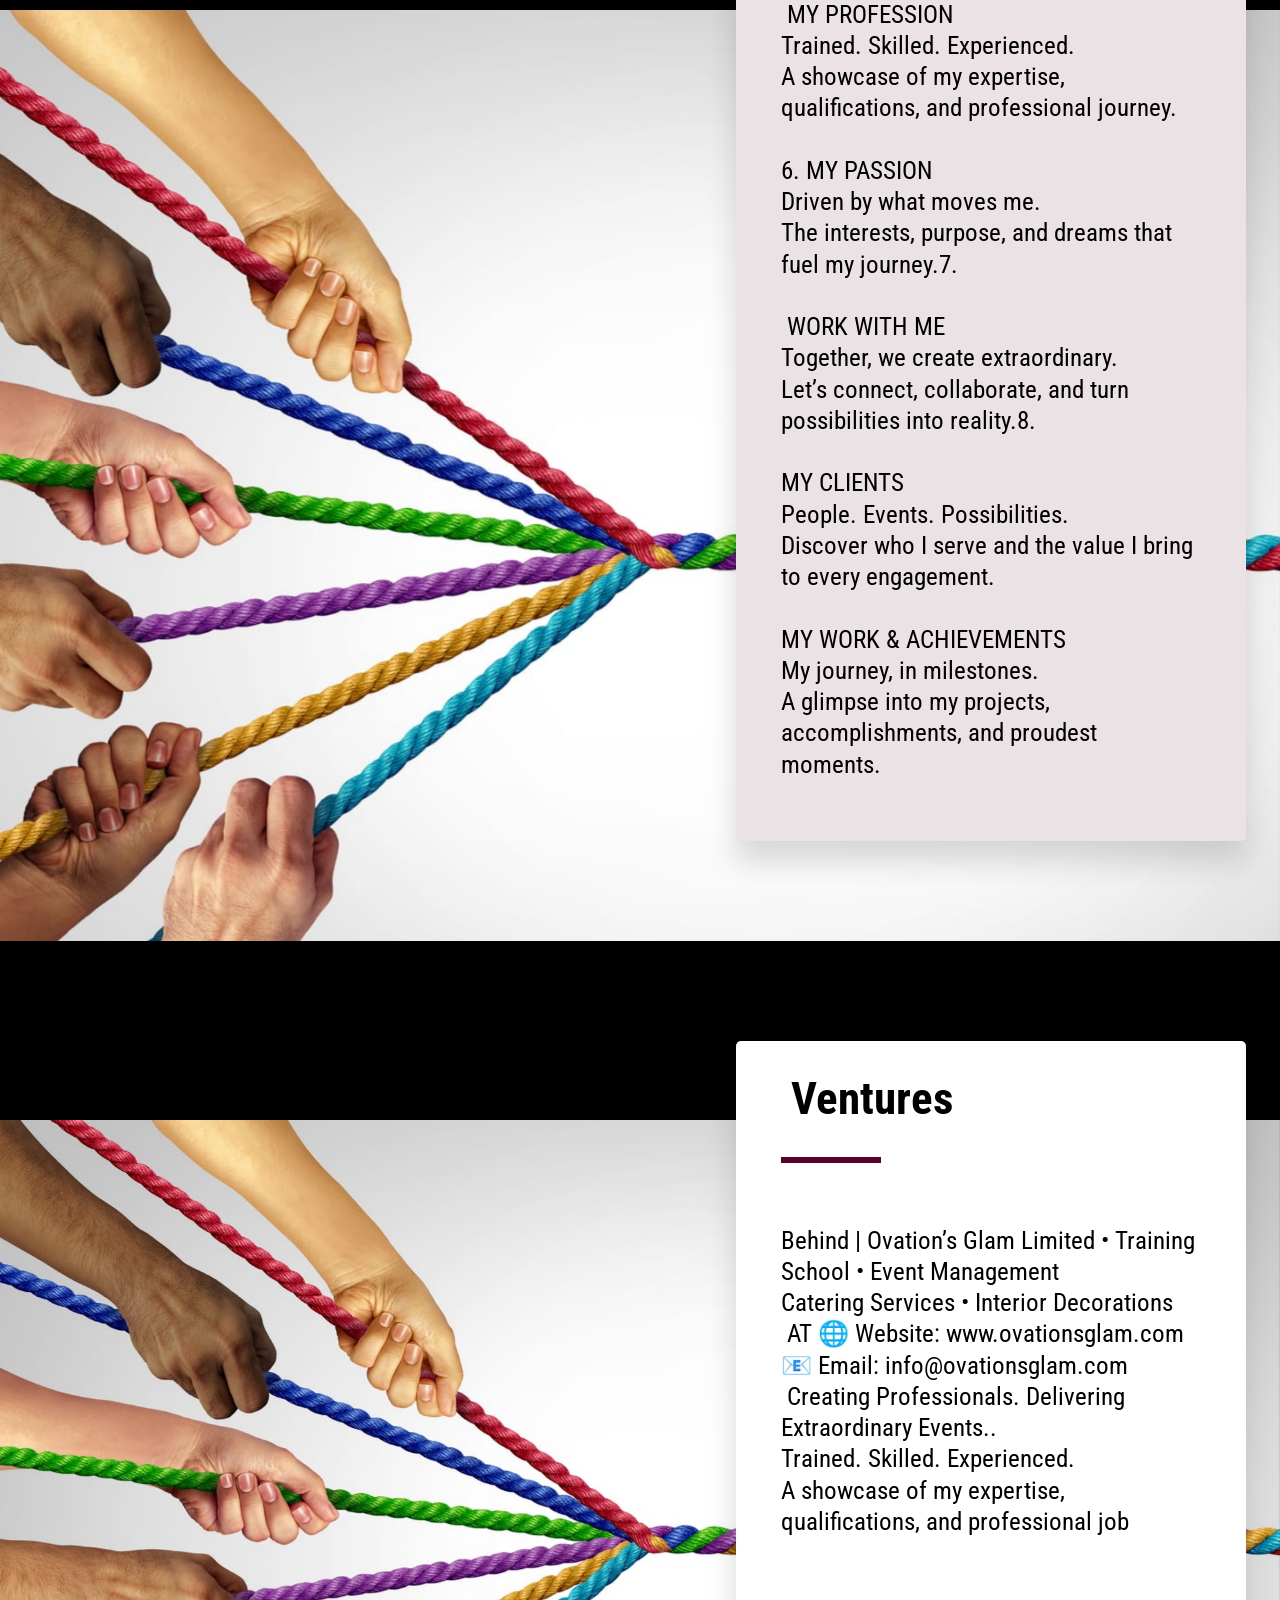
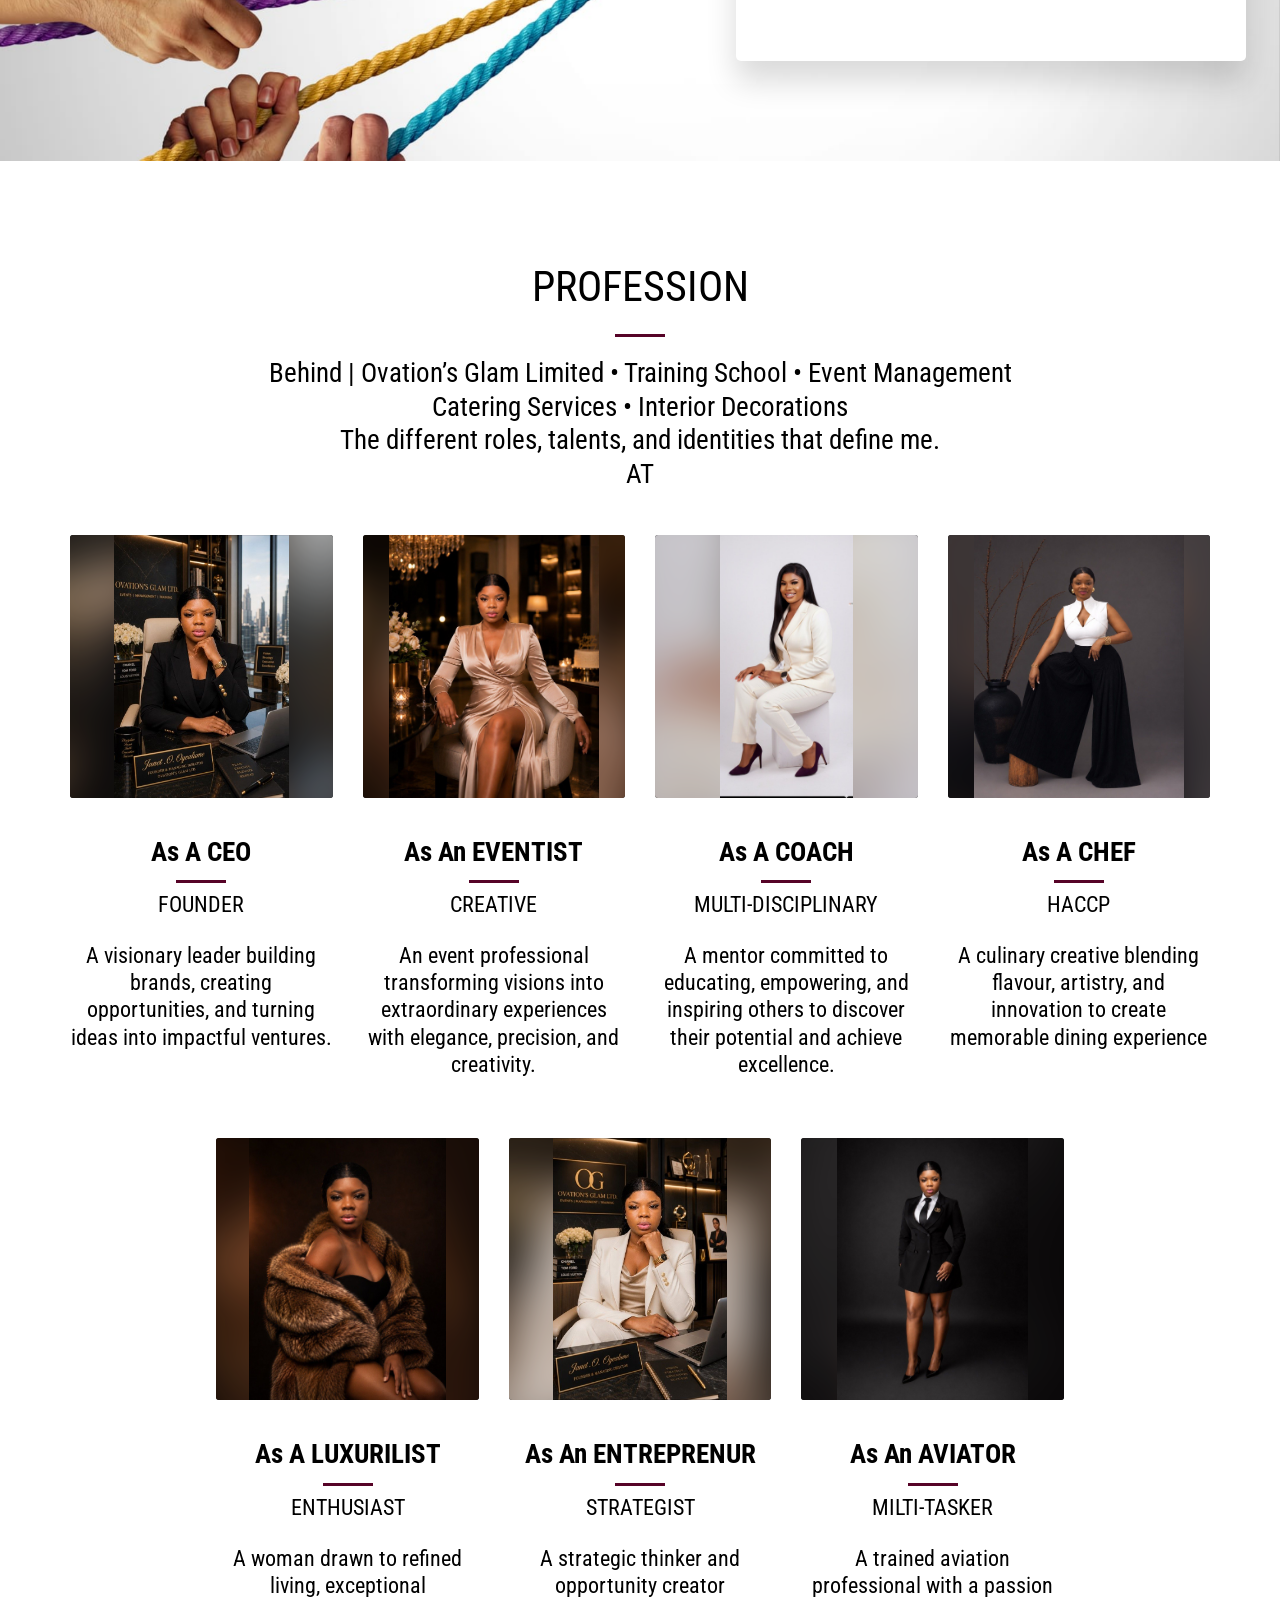
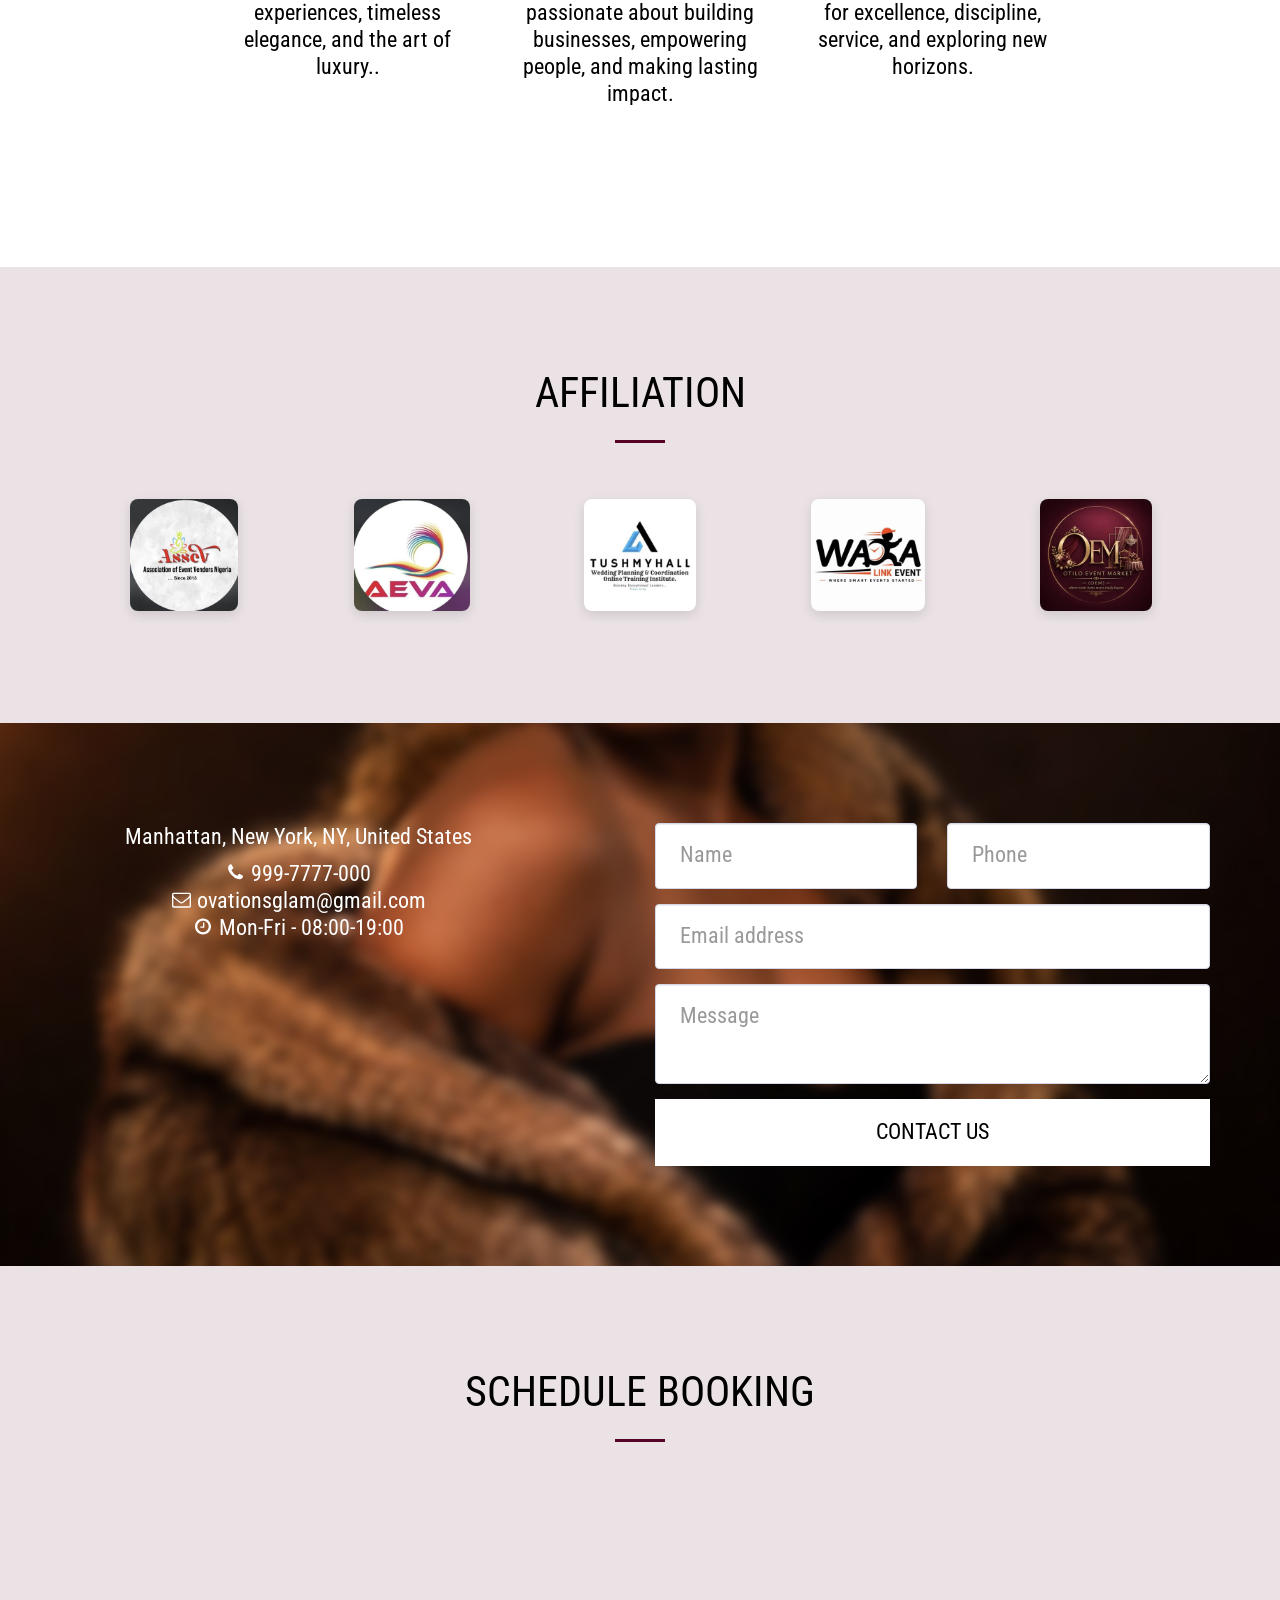
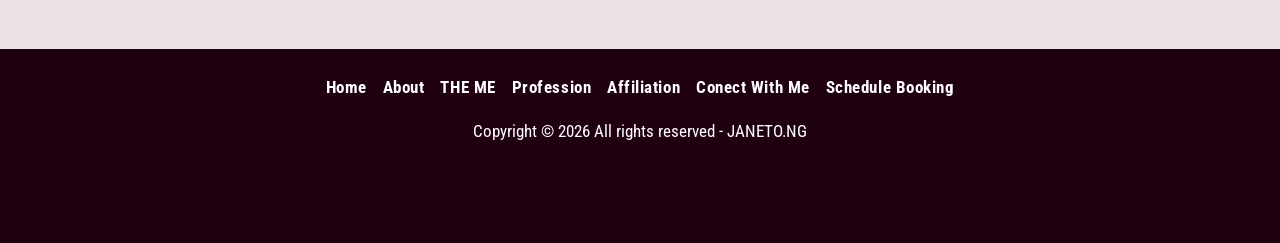
==== commit 397cdb99: "Remove the map from the contact section Co-Authored-By: Claude Opus 5.5 <noreply@anthropic.com>" ====
--- a/public_html/index.html
+++ b/public_html/index.html
@@ -508,10 +508,6 @@
         </form>
       </div>
     </div>
-    <div class="contact-map">
-      <iframe title="Map: Manhattan, New York, NY, United States" loading="lazy" referrerpolicy="no-referrer-when-downgrade"
-        src="https://maps.google.com/maps?q=Manhattan%2C%20New%20York%2C%20NY%2C%20United%20States&amp;z=15&amp;hl=en&amp;output=embed"></iframe>
-    </div>
   </div>
 </section>
 <section id="section-6ab6501e7ef5f" class="mod mod-booking bg-primary">
--- a/public_html/assets/css/style.css
+++ b/public_html/assets/css/style.css
@@ -319,8 +319,6 @@
 .btn-contact { display: block; width: 100%; background: #fff; color: #000; border-color: #fff; }
 .btn-contact:hover, .btn-contact:focus { background: var(--main); border-color: var(--main); color: #fff; opacity: .9; }
 .mod-contact .form-note { color: #fff; }
-.contact-map { padding-top: 50px; margin-bottom: -100px; }
-.contact-map iframe { display: block; width: 100%; height: 500px; border: 0; }
 
 /* ---------- Booking ---------- */
 .booking-content { min-height: 64px; }
@@ -412,7 +410,6 @@
   .team-col { flex-basis: 100%; max-width: 100%; }
   .team-details .position { margin-bottom: 17px; }
   .form-2col { flex-direction: column; gap: 0; }
-  .contact-map { padding-top: 50px; margin-bottom: -50px; }
   .logo-carousel { height: 130px; }
   .logo-item { flex-basis: 33.333%; }
   .logo-item img { max-height: 96px; }
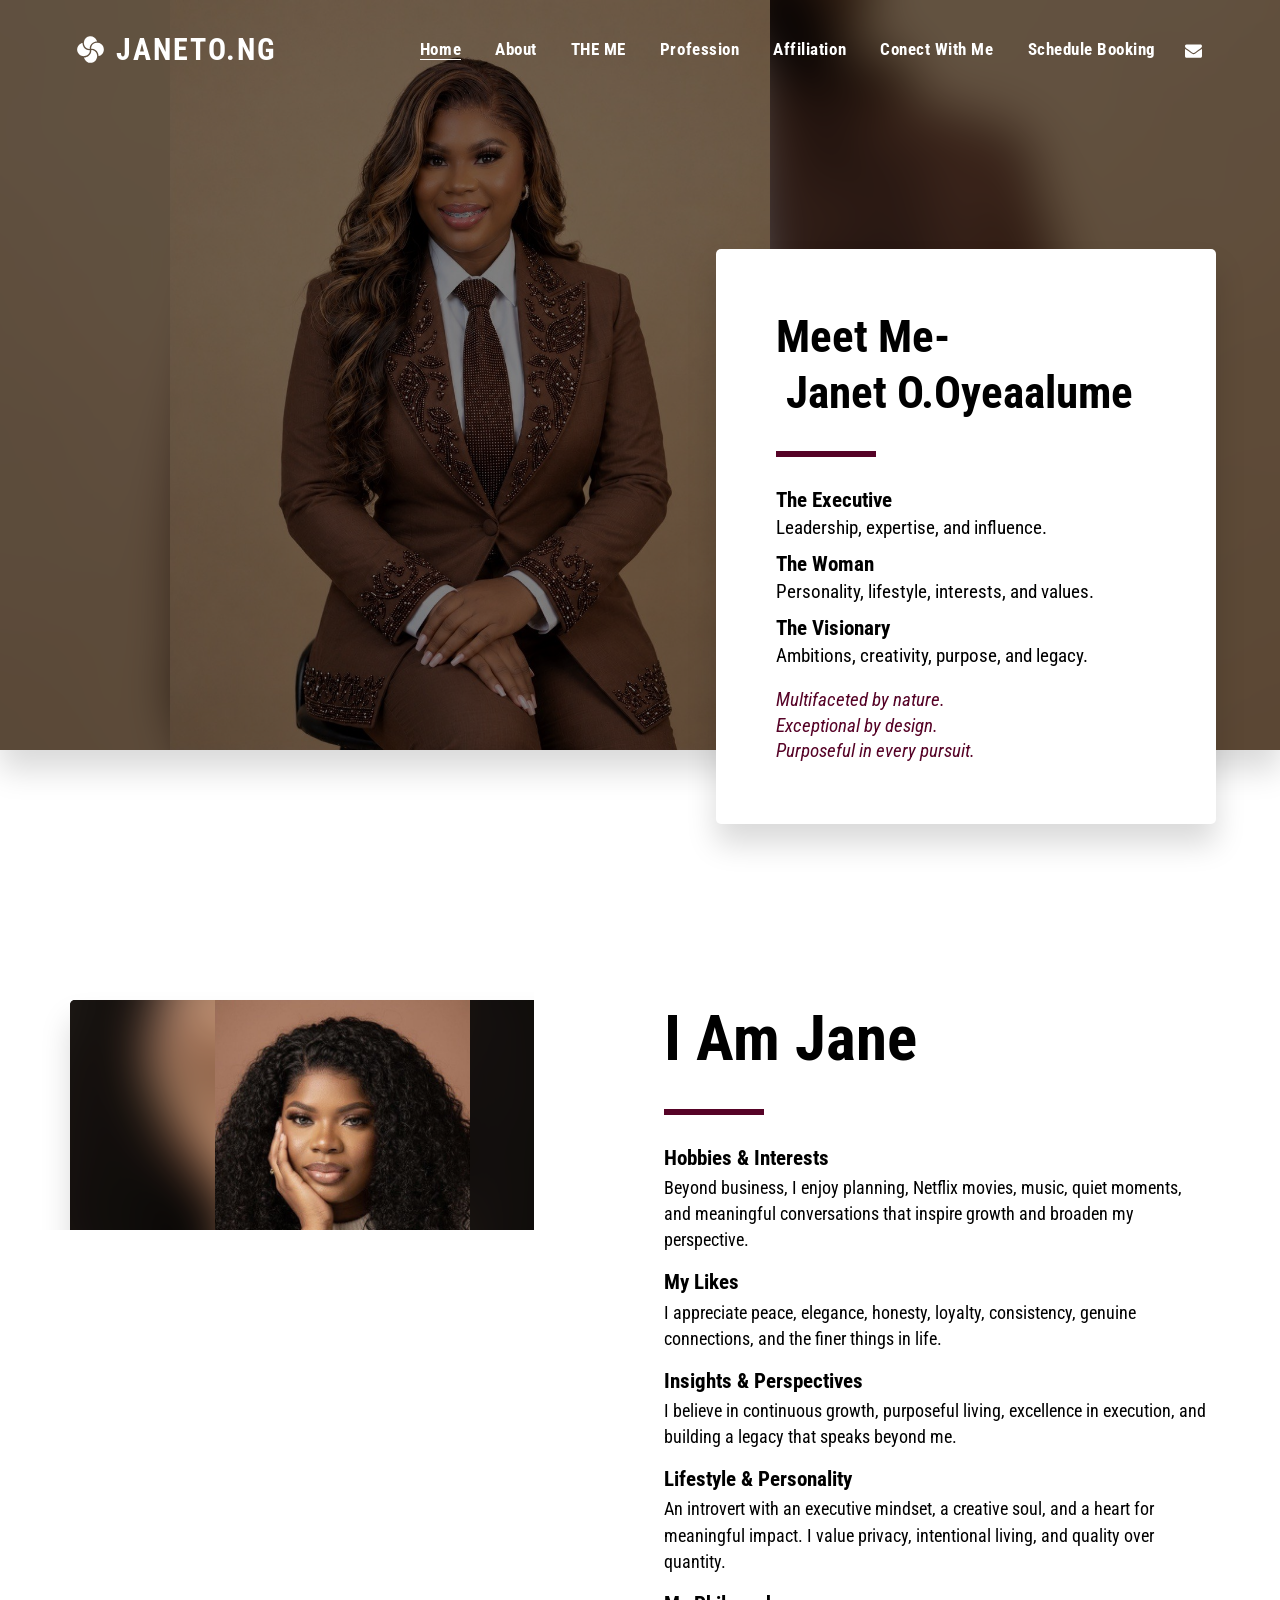
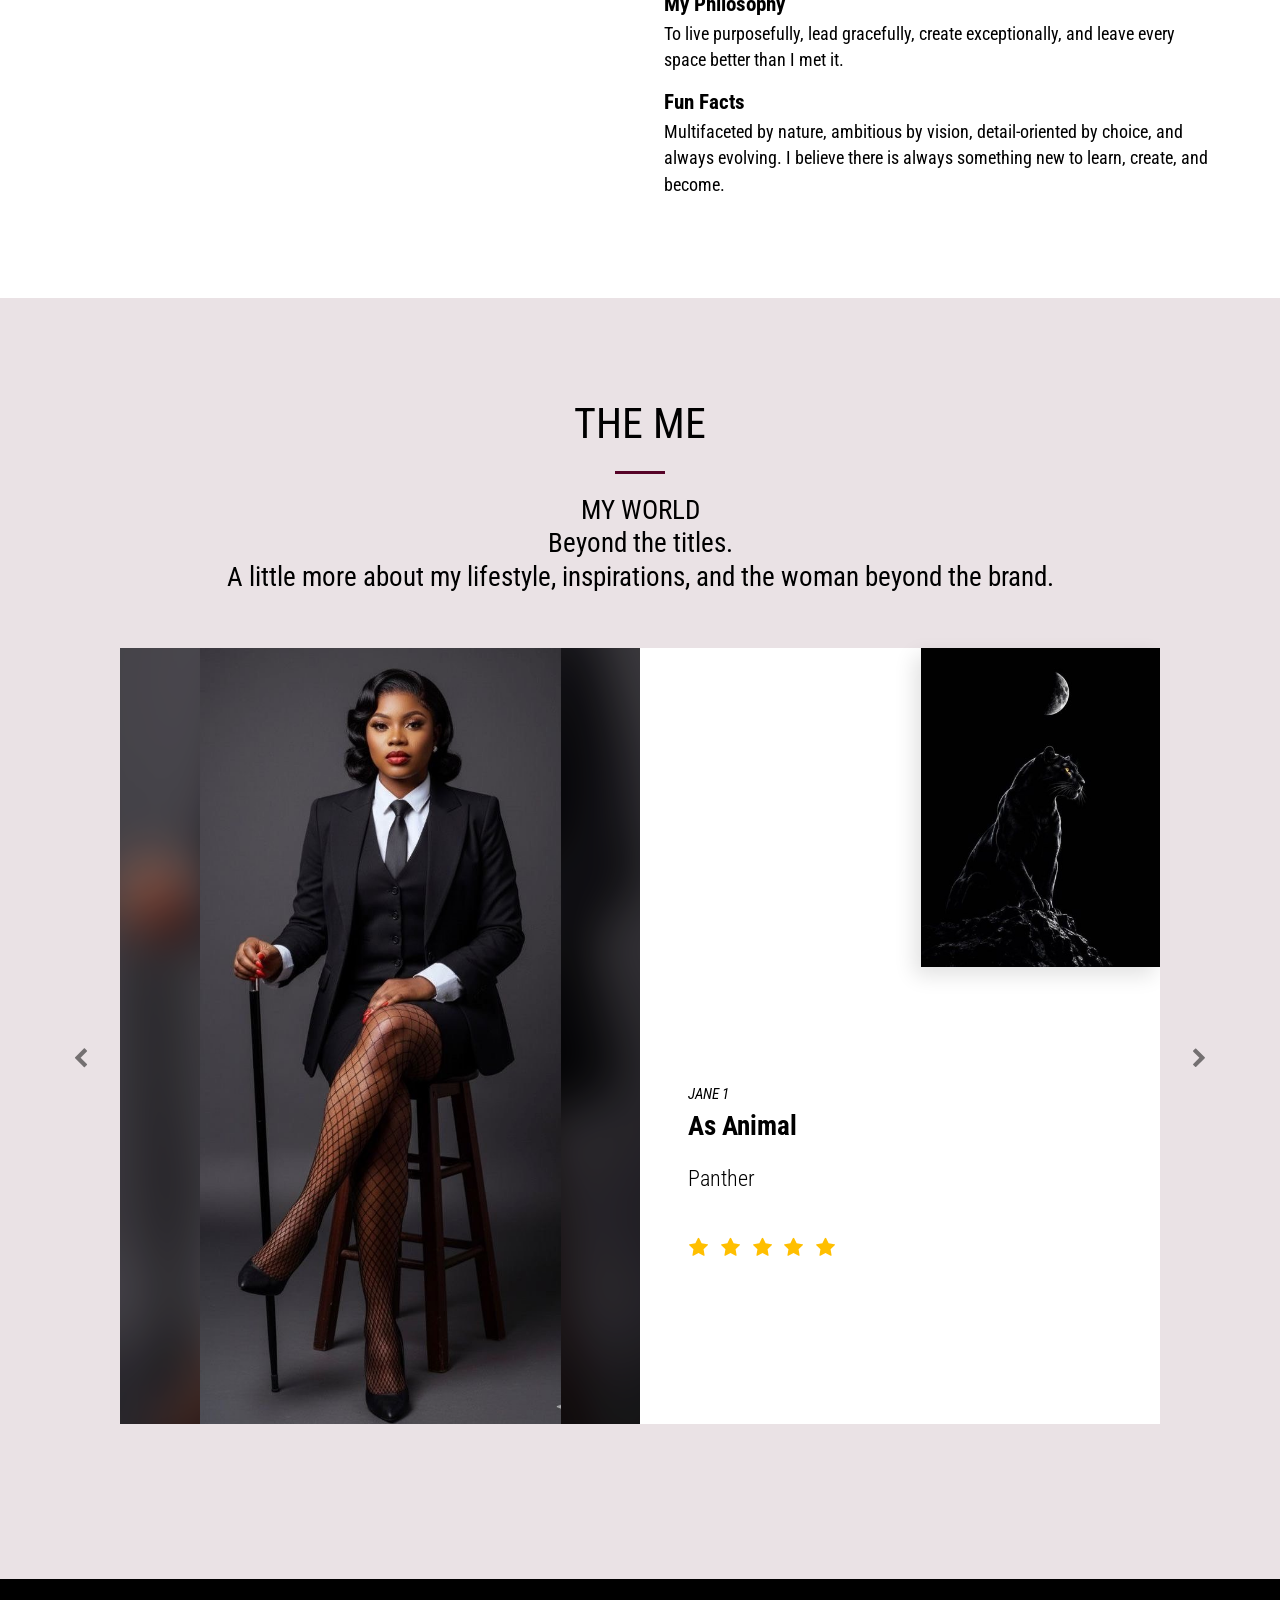
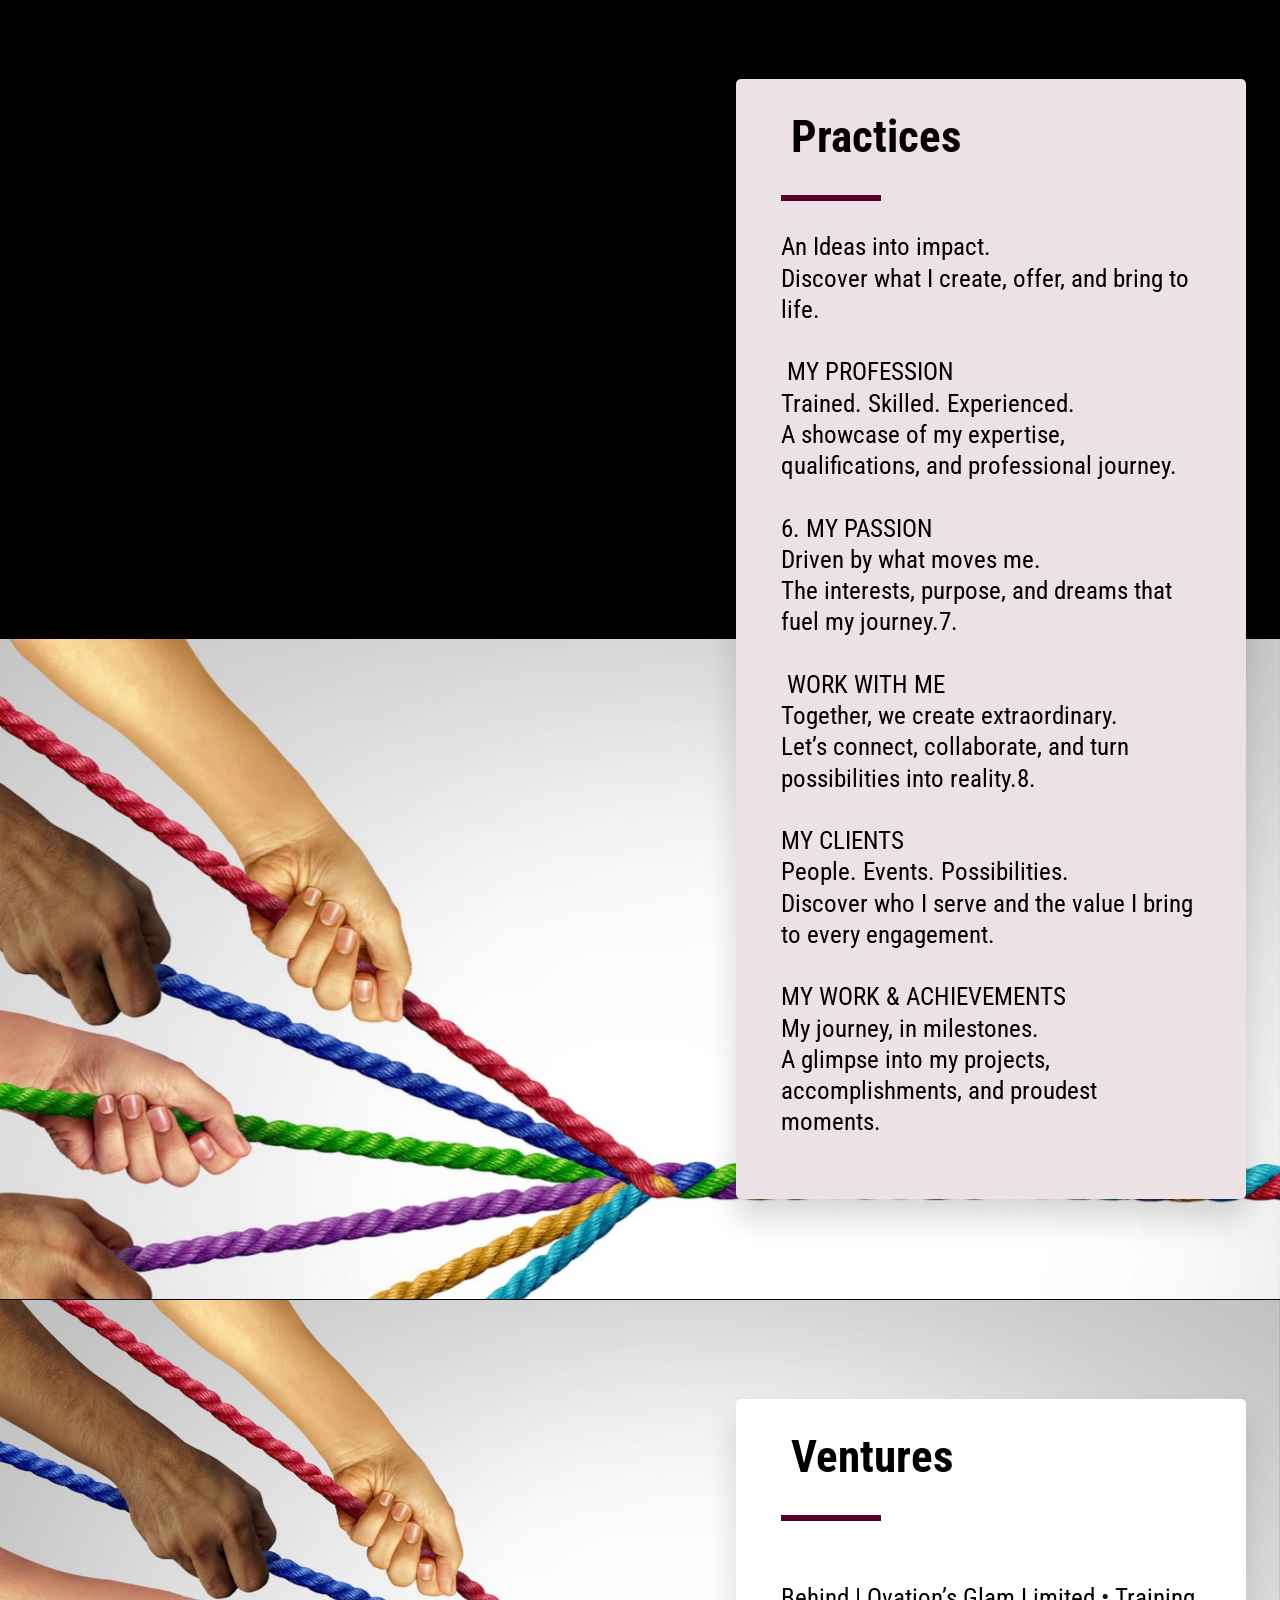
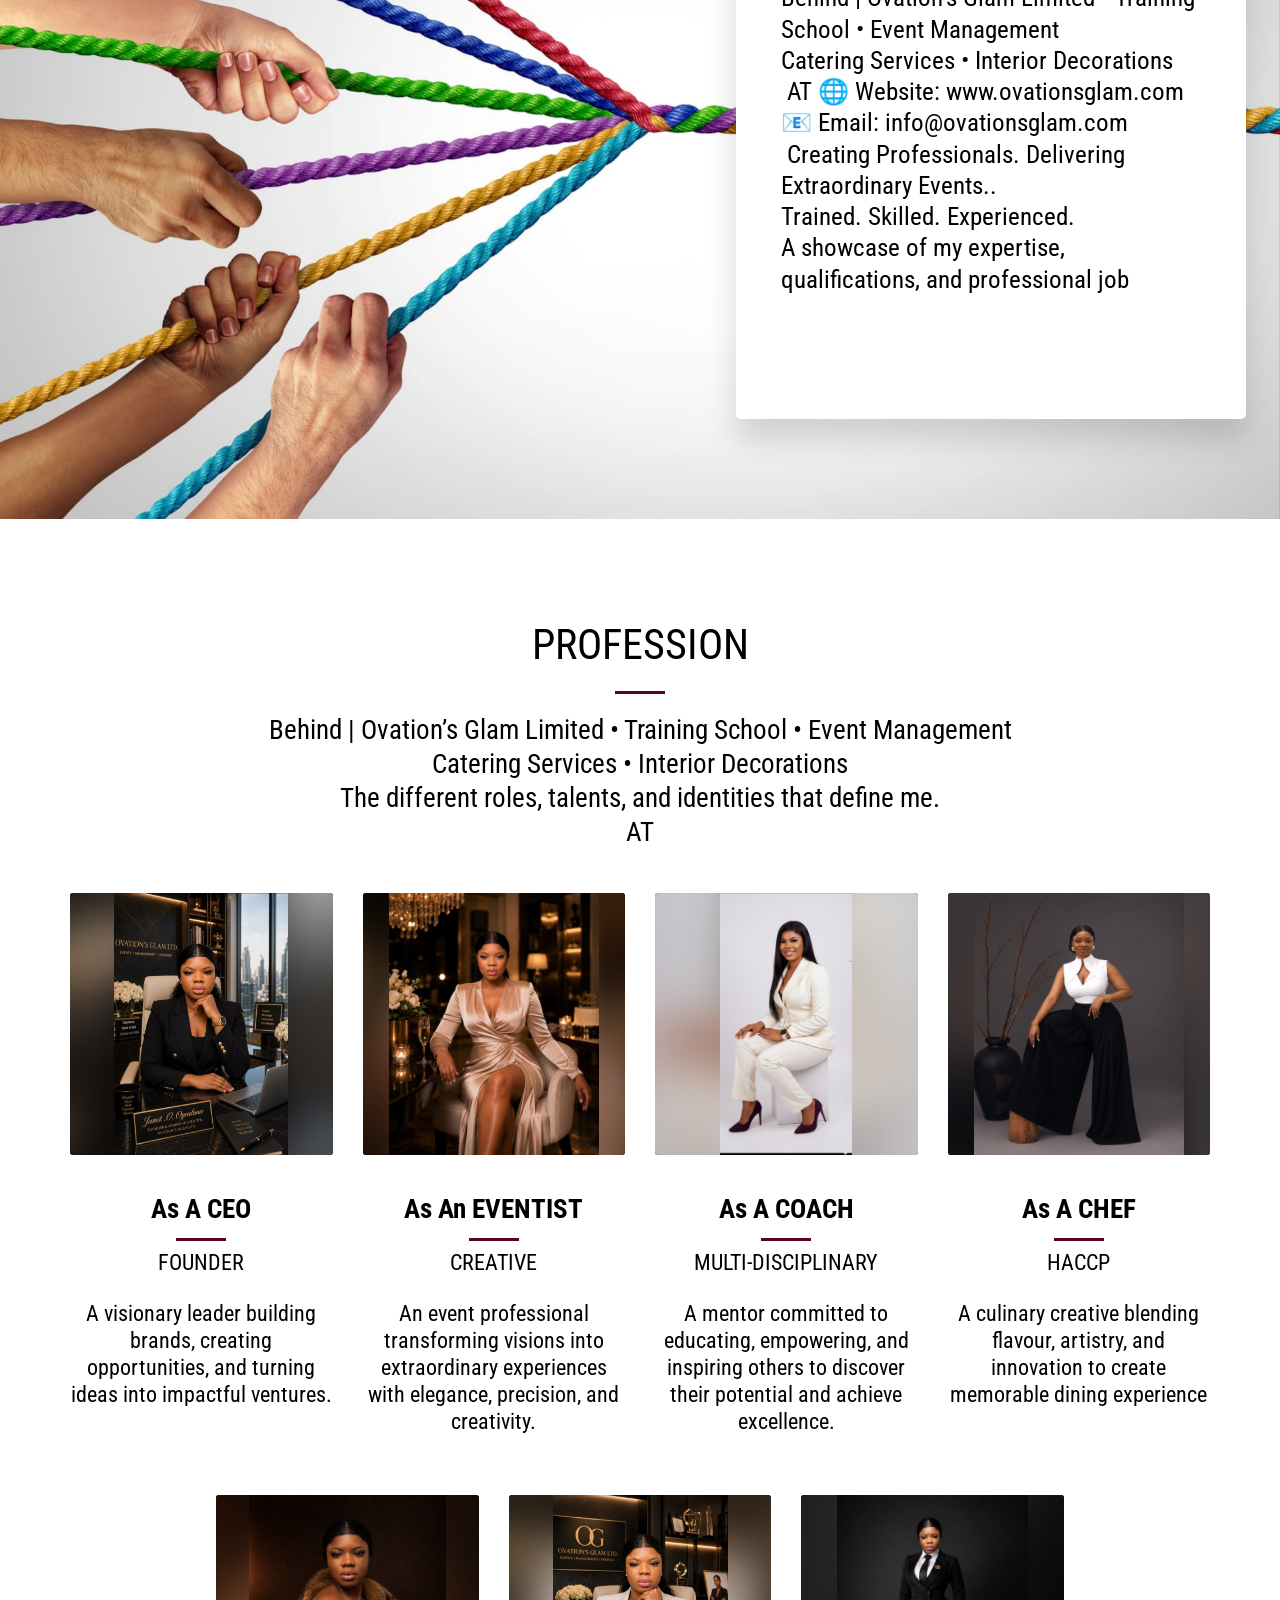
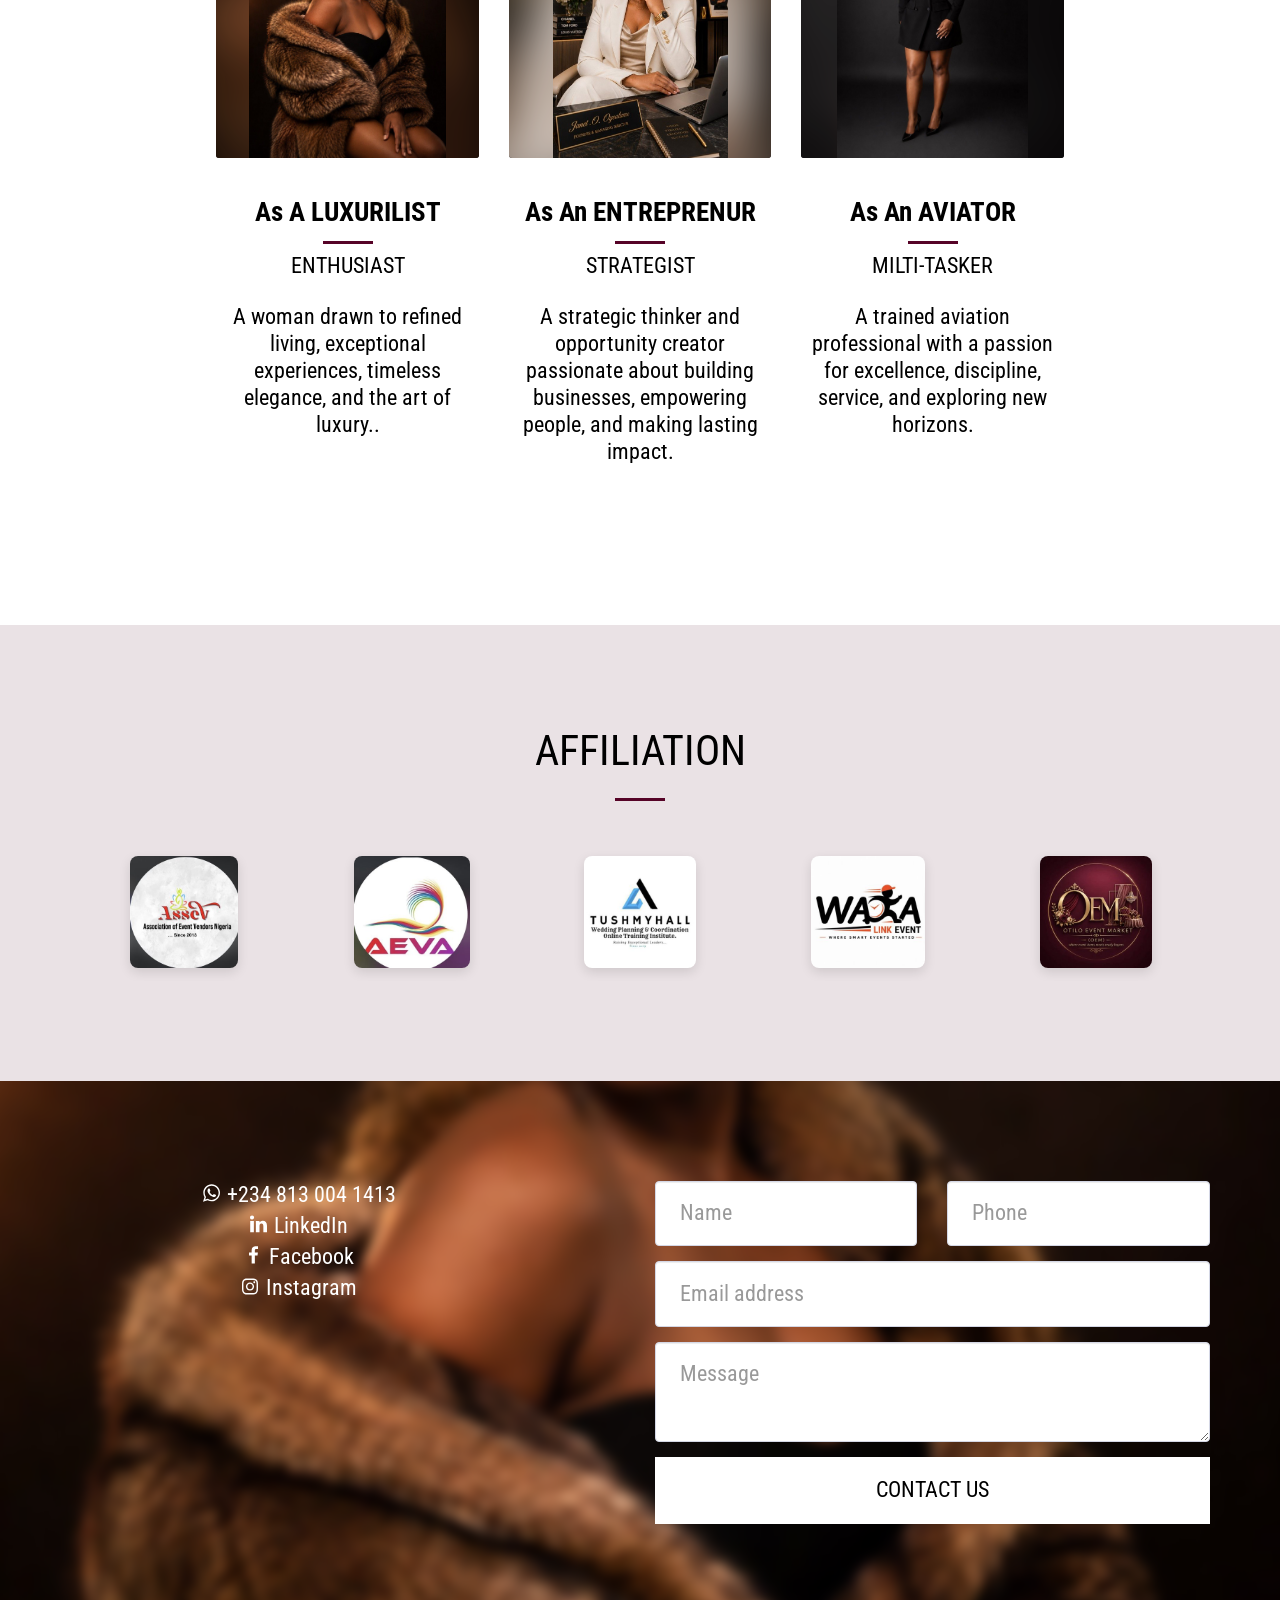
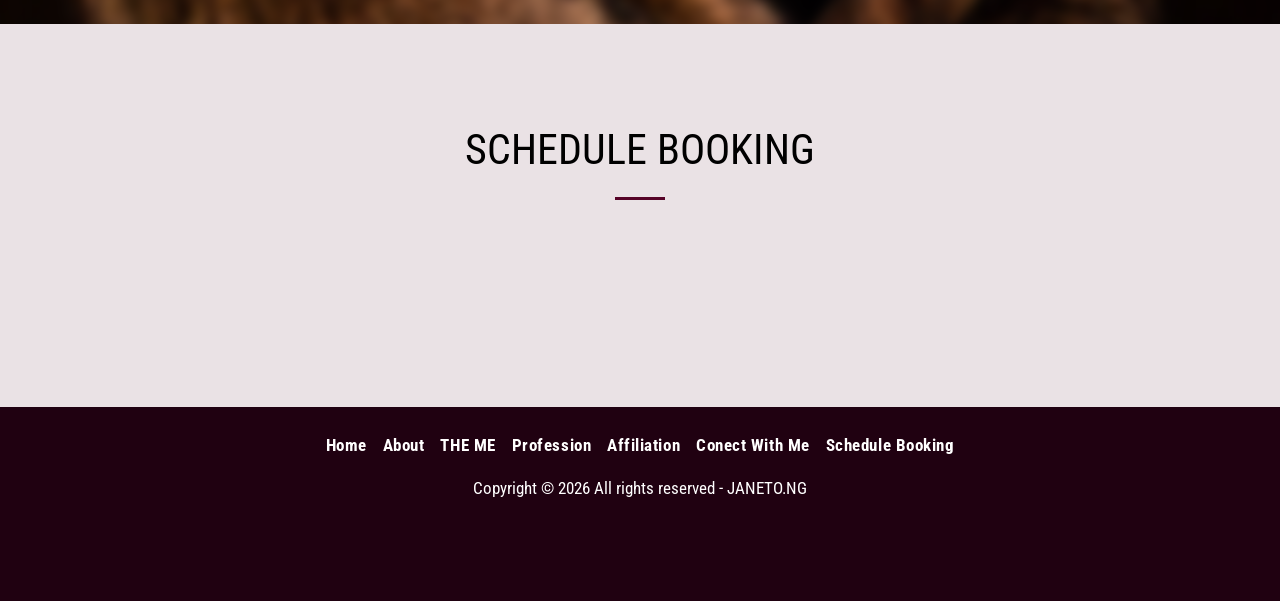
==== commit 425530fd: "Update hero and I Am Jane text; social contacts; remove sign-in popup - Hero: The Executive / The Wo" ====
--- a/public_html/index.html
+++ b/public_html/index.html
@@ -23,7 +23,6 @@
       <ul class="navPages"><li class="active"><a href=""><span>Home</span></a></li><li><a href="about/"><span>About</span></a></li><li><a href="the-me/"><span>THE ME</span></a></li><li><a href="profession/"><span>Profession</span></a></li><li><a href="affiliation/"><span>Affiliation</span></a></li><li><a href="conect-with-me/"><span>Conect with me</span></a></li><li><a href="schedule-booking-1/"><span>Schedule Booking</span></a></li><li class="nav-more" hidden><a href="#" aria-haspopup="true" aria-expanded="false"><span>More</span> <i class="ico ico-caret-down" aria-hidden="true"></i></a><ul class="nav-dropdown"></ul></li></ul>
       <ul class="navActions">
         <li><a href="#" class="js-open-email" aria-label="Email"><i class="ico ico-envelope" aria-hidden="true"></i></a></li>
-        <li><a href="#" class="js-open-client" aria-label="Client zone"><i class="ico ico-user" aria-hidden="true"></i></a></li>
       </ul>
     </div>
   </div>
@@ -40,7 +39,6 @@
     <ul class="popup-nav"><li class="active"><a href=""><span>Home</span></a></li><li><a href="about/"><span>About</span></a></li><li><a href="the-me/"><span>THE ME</span></a></li><li><a href="profession/"><span>Profession</span></a></li><li><a href="affiliation/"><span>Affiliation</span></a></li><li><a href="conect-with-me/"><span>Conect with me</span></a></li><li><a href="schedule-booking-1/"><span>Schedule Booking</span></a></li></ul>
     <div class="popup-actions">
       <a href="#" class="js-open-email" aria-label="Email"><i class="ico ico-envelope" aria-hidden="true"></i></a>
-      <a href="#" class="js-open-client" aria-label="Client zone"><i class="ico ico-user" aria-hidden="true"></i></a>
     </div>
   </div>
 </div>
@@ -64,20 +62,6 @@
     </div>
   </div>
 </div>
-<div id="popupClient" class="popup popup-client" aria-hidden="true">
-  <div class="popup-cover"></div>
-  <button type="button" class="popup-close left js-close" aria-label="Close"><i class="ico ico-times" aria-hidden="true"></i></button>
-  <div class="popup-content">
-    <div class="client-box">
-      <div class="client-head">Please enter your email</div>
-      <form class="client-form" novalidate>
-        <input type="text" class="form-control" placeholder="example@example.com" required data-email>
-        <button type="submit" class="btn btn-primary">Sign in or create an account</button>
-        <p class="form-note" role="status" hidden></p>
-      </form>
-    </div>
-  </div>
-</div>
 <main id="content">
 <section id="section-169" class="mod mod-hero">
   <div class="aos-wrap" data-aos="fade-up">
@@ -86,7 +70,14 @@
       <div class="hero-box">
         <div data-aos="slide-up"><h1 class="hd1" style="--fs:45">Meet Me-<br>&nbsp;Janet O.Oyeaalume</h1></div>
         <div class="hsep"></div>
-        <div data-aos="slide-up"><h2 class="hd2" style="--fs:25">Behinde the name. <br>A glimpse into my story, values, and the journey that makes me who I am.&nbsp;</h2></div>
+        <div data-aos="slide-up">
+          <dl class="hero-facets">
+            <dt>The Executive</dt><dd>Leadership, expertise, and influence.</dd>
+            <dt>The Woman</dt><dd>Personality, lifestyle, interests, and values.</dd>
+            <dt>The Visionary</dt><dd>Ambitions, creativity, purpose, and legacy.</dd>
+          </dl>
+          <p class="hero-statement">Multifaceted by nature.<br>Exceptional by design.<br>Purposeful in every pursuit.</p>
+        </div>
       </div>
     </div>
   </div>
@@ -98,7 +89,16 @@
       <div class="about-text">
         <div data-aos="fade-up"><div class="hd1" style="--fs:63">I Am Jane</div></div>
         <div class="hsep"></div>
-        <div data-aos="fade-up"><div class="hd2" style="--fs:25">Unapologetically multifaceted.<br>My identity, mindset, and the essence of the woman I am becoming.<br><br></div></div>
+        <div data-aos="fade-up">
+          <div class="about-list">
+            <div class="about-item"><h3>Hobbies &amp; Interests</h3><p>Beyond business, I enjoy planning, Netflix movies, music, quiet moments, and meaningful conversations that inspire growth and broaden my perspective.</p></div>
+            <div class="about-item"><h3>My Likes</h3><p>I appreciate peace, elegance, honesty, loyalty, consistency, genuine connections, and the finer things in life.</p></div>
+            <div class="about-item"><h3>Insights &amp; Perspectives</h3><p>I believe in continuous growth, purposeful living, excellence in execution, and building a legacy that speaks beyond me.</p></div>
+            <div class="about-item"><h3>Lifestyle &amp; Personality</h3><p>An introvert with an executive mindset, a creative soul, and a heart for meaningful impact. I value privacy, intentional living, and quality over quantity.</p></div>
+            <div class="about-item"><h3>My Philosophy</h3><p>To live purposefully, lead gracefully, create exceptionally, and leave every space better than I met it.</p></div>
+            <div class="about-item"><h3>Fun Facts</h3><p>Multifaceted by nature, ambitious by vision, detail-oriented by choice, and always evolving. I believe there is always something new to learn, create, and become.</p></div>
+          </div>
+        </div>
       </div>
     </div>
   </div>
@@ -155,7 +155,7 @@
           </div>
           <div class="t-item">
             <blockquote><div class="t-card">
-              <div class="t-image photo-fit" role="img" aria-label="Jane 4"><div class="photo-blur" style="background-image:url(assets/img/janet/white-shirt-denim.jpg)"></div><div class="photo-full" style="background-image:url(assets/img/janet/white-shirt-denim.jpg)"></div></div>
+              <div class="t-image photo-fit" role="img" aria-label="Jane 4"><div class="photo-blur" style="background-image:url(assets/img/janet/white-shirt-denim-crop.jpg)"></div><div class="photo-full" style="background-image:url(assets/img/janet/white-shirt-denim-crop.jpg)"></div></div>
               <div class="t-statement has-pic">
                 <div class="t-pic"><img src="assets/img/the-me/ocean-water.jpg" alt="Ocean Water" title="Ocean Water" loading="lazy"></div>
                 <div class="t-text">
@@ -220,7 +220,7 @@
           </div>
           <div class="t-item">
             <blockquote><div class="t-card">
-              <div class="t-image photo-fit" role="img" aria-label="Jane 9"><div class="photo-blur" style="background-image:url(assets/img/janet/black-suit-fur-chair.jpg)"></div><div class="photo-full" style="background-image:url(assets/img/janet/black-suit-fur-chair.jpg)"></div></div>
+              <div class="t-image photo-fit" role="img" aria-label="Jane 9"><div class="photo-blur" style="background-image:url(assets/img/janet/black-suit-fur-chair-crop.jpg)"></div><div class="photo-full" style="background-image:url(assets/img/janet/black-suit-fur-chair-crop.jpg)"></div></div>
               <div class="t-statement has-pic">
                 <div class="t-pic"><img src="assets/img/the-me/scorpio.jpg" alt="Scorpio" title="Scorpio" loading="lazy"></div>
                 <div class="t-text">
@@ -246,7 +246,7 @@
           </div>
           <div class="t-item">
             <blockquote><div class="t-card">
-              <div class="t-image photo-fit" role="img" aria-label="Jane 11"><div class="photo-blur" style="background-image:url(assets/img/janet/black-lace-jumpsuit.jpg)"></div><div class="photo-full" style="background-image:url(assets/img/janet/black-lace-jumpsuit.jpg)"></div></div>
+              <div class="t-image photo-fit" role="img" aria-label="Jane 11"><div class="photo-blur" style="background-image:url(assets/img/janet/black-lace-jumpsuit-crop.jpg)"></div><div class="photo-full" style="background-image:url(assets/img/janet/black-lace-jumpsuit-crop.jpg)"></div></div>
               <div class="t-statement">
                 
                 <div class="t-text">
@@ -488,11 +488,11 @@
     <div class="container">
       <div class="contact-row">
         <div class="contact-details">
-          <ul class="list-unstyled"><li>Manhattan, New York, NY, United States</li></ul>
-          <ul class="list-unstyled">
-            <li><a href="tel:999-7777-000"><i class="ico ico-phone" aria-hidden="true"></i><span dir="ltr">999-7777-000</span></a></li>
-            <li><a href="mailto:ovationsglam@gmail.com"><i class="ico ico-envelope-o" aria-hidden="true"></i>ovationsglam@gmail.com</a></li>
-            <li><i class="ico ico-clock-o" aria-hidden="true"></i>Mon-Fri - 08:00-19:00</li>
+          <ul class="list-unstyled contact-social">
+            <li><a href="https://wa.me/2348130041413" target="_blank" rel="noopener"><i class="ico ico-whatsapp" aria-hidden="true"></i><span dir="ltr">+234 813 004 1413</span></a></li>
+            <li><a href="https://www.linkedin.com/in/janet-o-oyeaalume-ab993a23b" target="_blank" rel="noopener"><i class="ico ico-linkedin" aria-hidden="true"></i>LinkedIn</a></li>
+            <li><a href="https://www.facebook.com/share/1ExdSBECvL/" target="_blank" rel="noopener"><i class="ico ico-facebook" aria-hidden="true"></i>Facebook</a></li>
+            <li><a href="https://www.instagram.com/janet_oyeaalume_o" target="_blank" rel="noopener"><i class="ico ico-instagram" aria-hidden="true"></i>Instagram</a></li>
           </ul>
         </div>
         <form class="contact-form js-mail-form" novalidate data-subject="Website contact form" data-form="section" action="send-mail.php" method="post">
--- a/public_html/assets/css/style.css
+++ b/public_html/assets/css/style.css
@@ -42,7 +42,6 @@
 .ico-bars { --i: url(../icons/bars.svg); }
 .ico-envelope { --i: url(../icons/envelope.svg); }
 .ico-envelope-o { --i: url(../icons/envelope-o.svg); }
-.ico-user { --i: url(../icons/user.svg); }
 .ico-star { --i: url(../icons/star.svg); }
 .ico-chevron-left { --i: url(../icons/chevron-left.svg); }
 .ico-chevron-right { --i: url(../icons/chevron-right.svg); }
@@ -50,6 +49,10 @@
 .ico-clock-o { --i: url(../icons/clock-o.svg); }
 .ico-times { --i: url(../icons/times.svg); }
 .ico-caret-down { --i: url(../icons/caret-down.svg); }
+.ico-whatsapp { --i: url(../icons/whatsapp.svg); }
+.ico-linkedin { --i: url(../icons/linkedin.svg); }
+.ico-facebook { --i: url(../icons/facebook.svg); }
+.ico-instagram { --i: url(../icons/instagram.svg); }
 
 /* ---------- scroll animations (AOS: duration 200ms, ease) ---------- */
 [data-aos] { transition: opacity .2s ease, transform .2s ease; }
@@ -113,7 +116,7 @@
   #mainNavMobile .brand-icon { margin: 0 11px 0 0; }
 }
 
-/* ---------- popups (mobile menu, email form, client zone) ---------- */
+/* ---------- popups (mobile menu, email form) ---------- */
 .popup {
   position: fixed; left: 0; right: 0; top: -100vh; height: 100vh; z-index: 99000; visibility: hidden;
   transition: top .7s, visibility 0s .7s; overflow: hidden;
@@ -173,15 +176,6 @@
 .js-mail-form { position: relative; }
 .js-mail-form.sending button[type=submit] { opacity: .6; cursor: wait; }
 
-.client-box { width: 100%; max-width: 520px; background: #fff; box-shadow: 0 5px 15px rgba(0,0,0,.5); }
-.popup-client .popup-cover { background: var(--primary-bg); }
-.popup-client .popup-content { justify-content: flex-start; padding-top: 118px; }
-.popup-client .popup-close { color: #000; opacity: 1; font-size: 26px; top: 14px; left: 14px; }
-.client-head { background: var(--main); color: #fff; font-weight: 700; font-size: 28px; padding: 18px 20px; }
-.client-form { padding: 40px 15% 50px; font-size: var(--fs-base); }
-.client-form .form-control { font-size: var(--fs-base); margin-bottom: 15px; }
-.client-form .btn { font-size: var(--fs-base); width: 100%; white-space: nowrap; overflow: hidden; text-overflow: ellipsis; }
-.client-form .form-note { color: #333; }
 
 /* ---------- module shared ---------- */
 .mod { position: relative; padding: 100px 0; background: #fff; line-height: 1.43; }
@@ -230,6 +224,21 @@
 .about-img { flex: 0 0 calc(50% - 25px); }
 .about-image { height: 440px; border-radius: 5px; box-shadow: rgba(0,0,0,.15) 0 20px 30px 0; }
 .about-text { flex: 1; min-width: 0; }
+
+/* hero: three facets + statement */
+.hero-facets { margin: 0; font-size: 19px; line-height: 1.3; }
+.hero-facets dt { font-weight: 700; font-size: 21px; margin-top: 10px; }
+.hero-facets dt:first-child { margin-top: 0; }
+.hero-facets dd { margin: 2px 0 0; }
+.hero-statement { margin: 18px 0 0; font-size: 19px; line-height: 1.35; font-style: italic; color: var(--main); }
+
+/* I Am Jane: headed paragraphs; the photo stays in view while the text scrolls */
+.mod-about .about-row { align-items: flex-start; }
+.about-img { position: sticky; top: 110px; }
+.about-list { font-size: 18px; line-height: 1.45; }
+.about-item + .about-item { margin-top: 16px; }
+.about-item h3 { font-size: 21px; font-weight: 700; line-height: 1.25; margin: 0 0 4px; }
+.about-item p { margin: 0; }
 
 /* ---------- THE ME (testimonials layout-8) ---------- */
 .t-carousel { position: relative; padding: 0 50px 30px; }
@@ -314,6 +323,9 @@
 .contact-details { flex: 0 0 41.666%; padding: 0 15px; text-align: center; line-height: 1.25; }
 .contact-details ul { margin-bottom: 10px; }
 .contact-details a { color: #fff; }
+.contact-details a:hover { opacity: .8; }
+.contact-social { margin-top: 0 !important; }
+.contact-social li { margin-bottom: 4px; }
 .contact-details .ico { margin-right: 6px; font-size: .9em; vertical-align: -1px; }
 .contact-form { flex: 0 0 50%; margin-left: 8.333%; padding: 0 15px; }
 .btn-contact { display: block; width: 100%; background: #fff; color: #000; border-color: #fff; }
@@ -385,6 +397,12 @@
   .about-text { text-align: center; width: 100%; }
   .mod-about .hd1 { font-size: 28.1923px; }
   .mod-about .hd2 { font-size: 16.0128px; }
+  .about-img { position: static; }
+  .about-list { font-size: 16px; text-align: left; }
+  .about-item h3 { font-size: 18px; }
+  .hero-facets { font-size: 15px; }
+  .hero-facets dt { font-size: 16px; margin-top: 6px; }
+  .hero-statement { font-size: 15px; margin-top: 10px; }
 
   .t-carousel { padding: 0; }
   .t-item blockquote { padding: 10px 12px 25px; }
@@ -419,6 +437,4 @@
   .global_footer .navPages > li:nth-child(n+4):not(.footer-more) { display: none; }
   .global_footer .navPages .footer-more { display: inline-block; }
   .popup-close { font-size: 40px; }
-  .client-head { font-size: 22px; }
-  .client-form { padding: 30px 20px 40px; }
-}
+}
